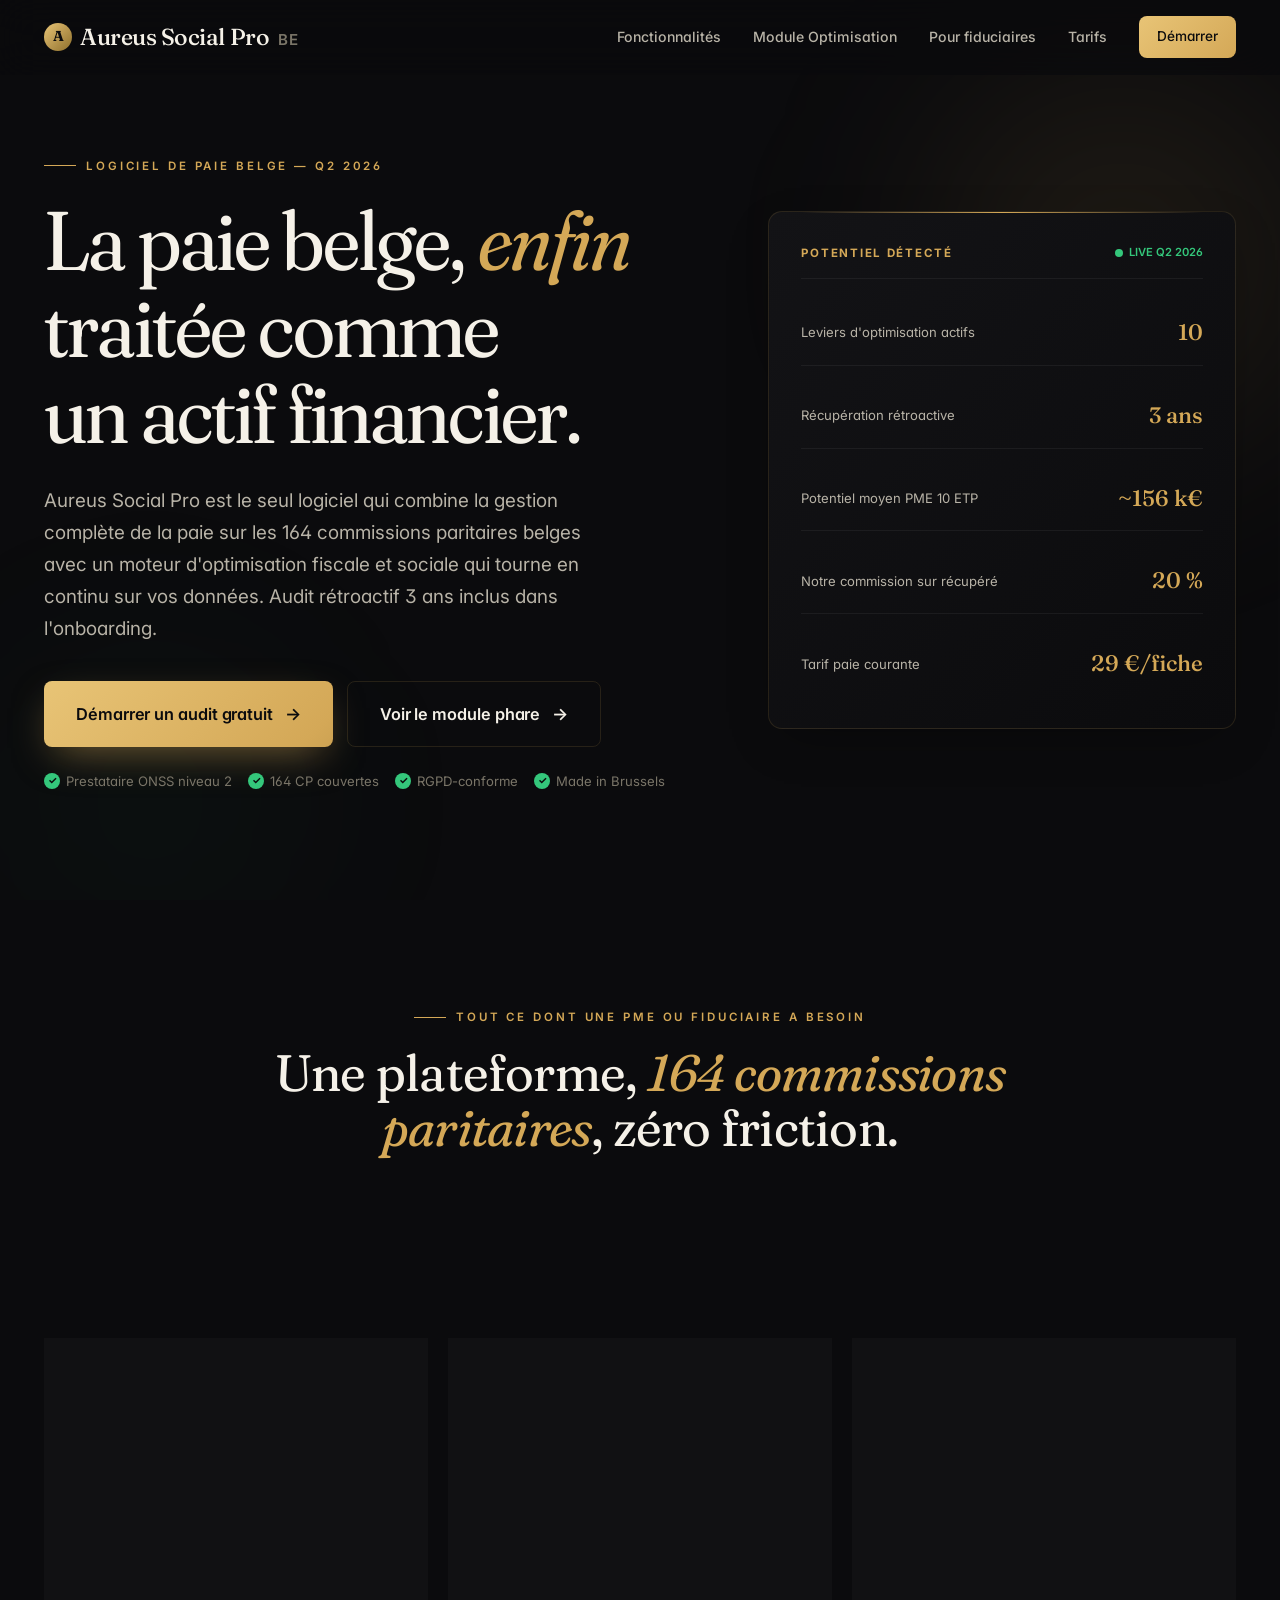
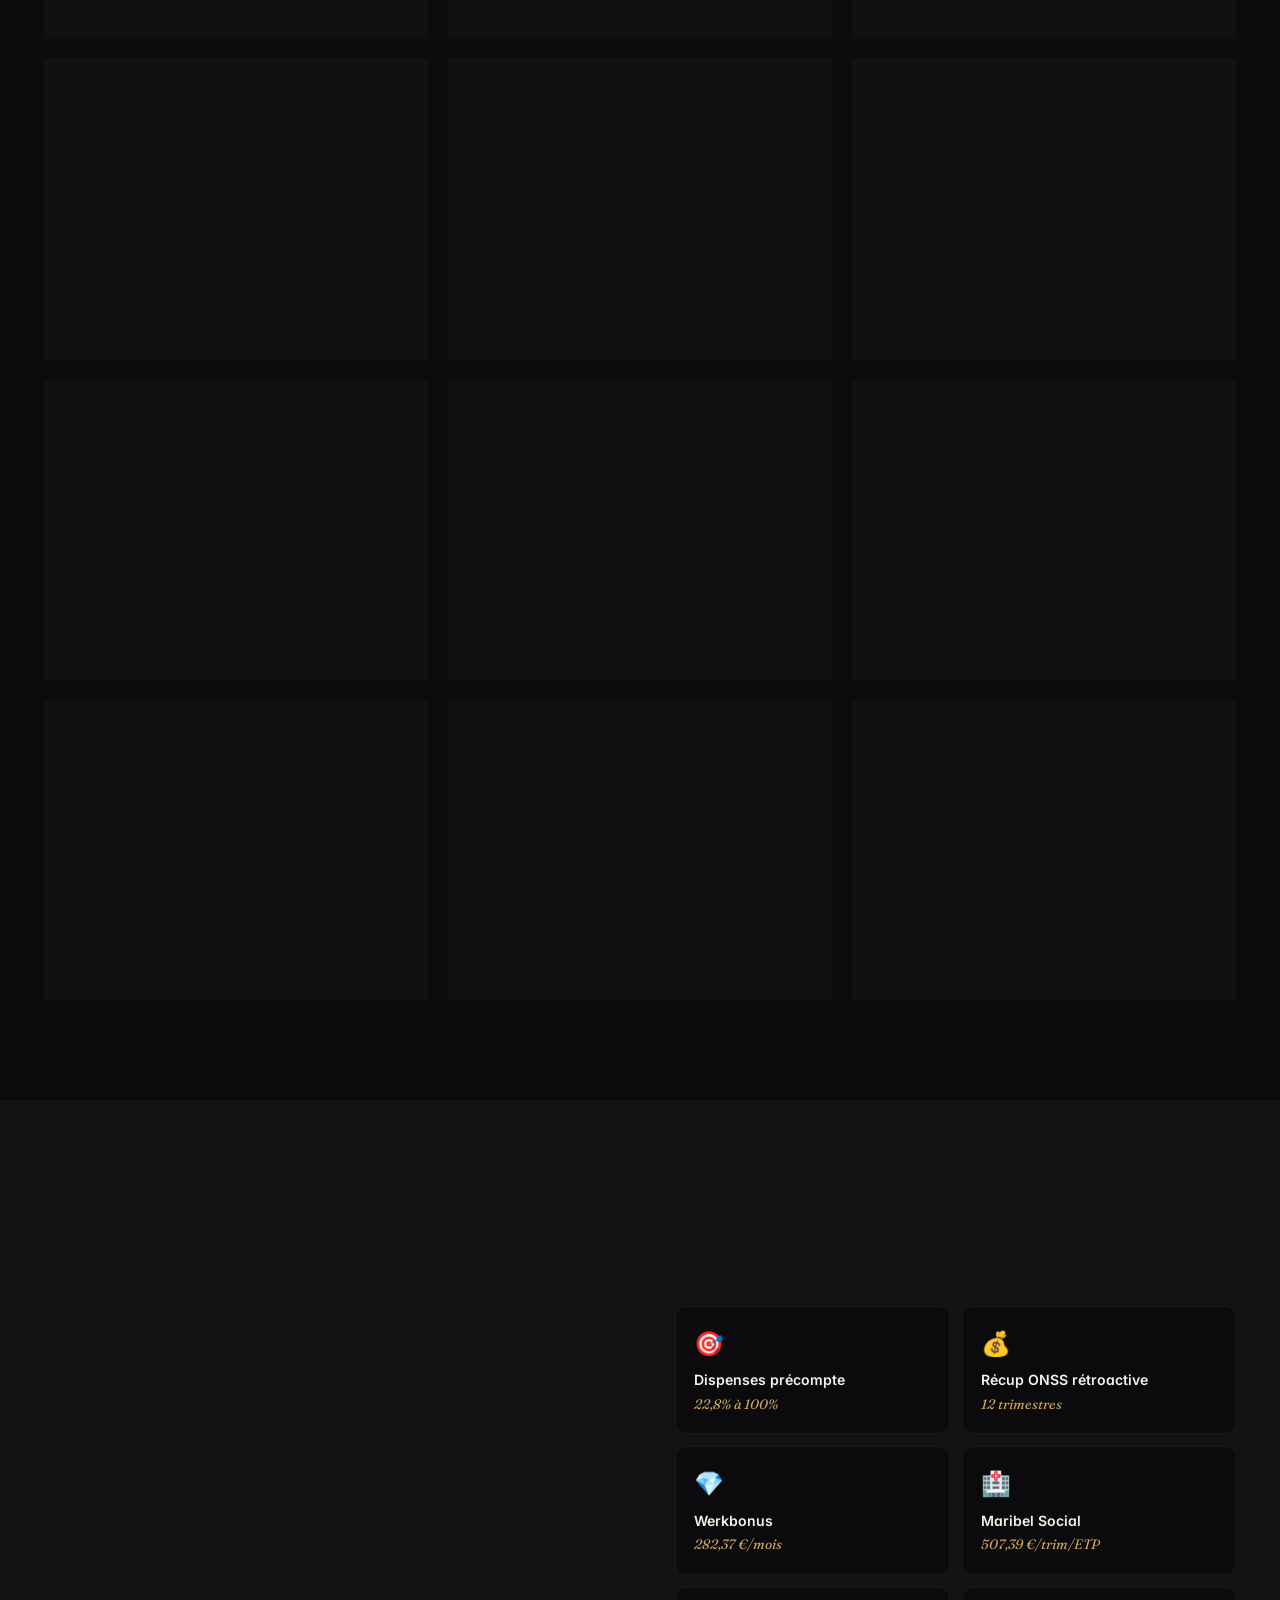
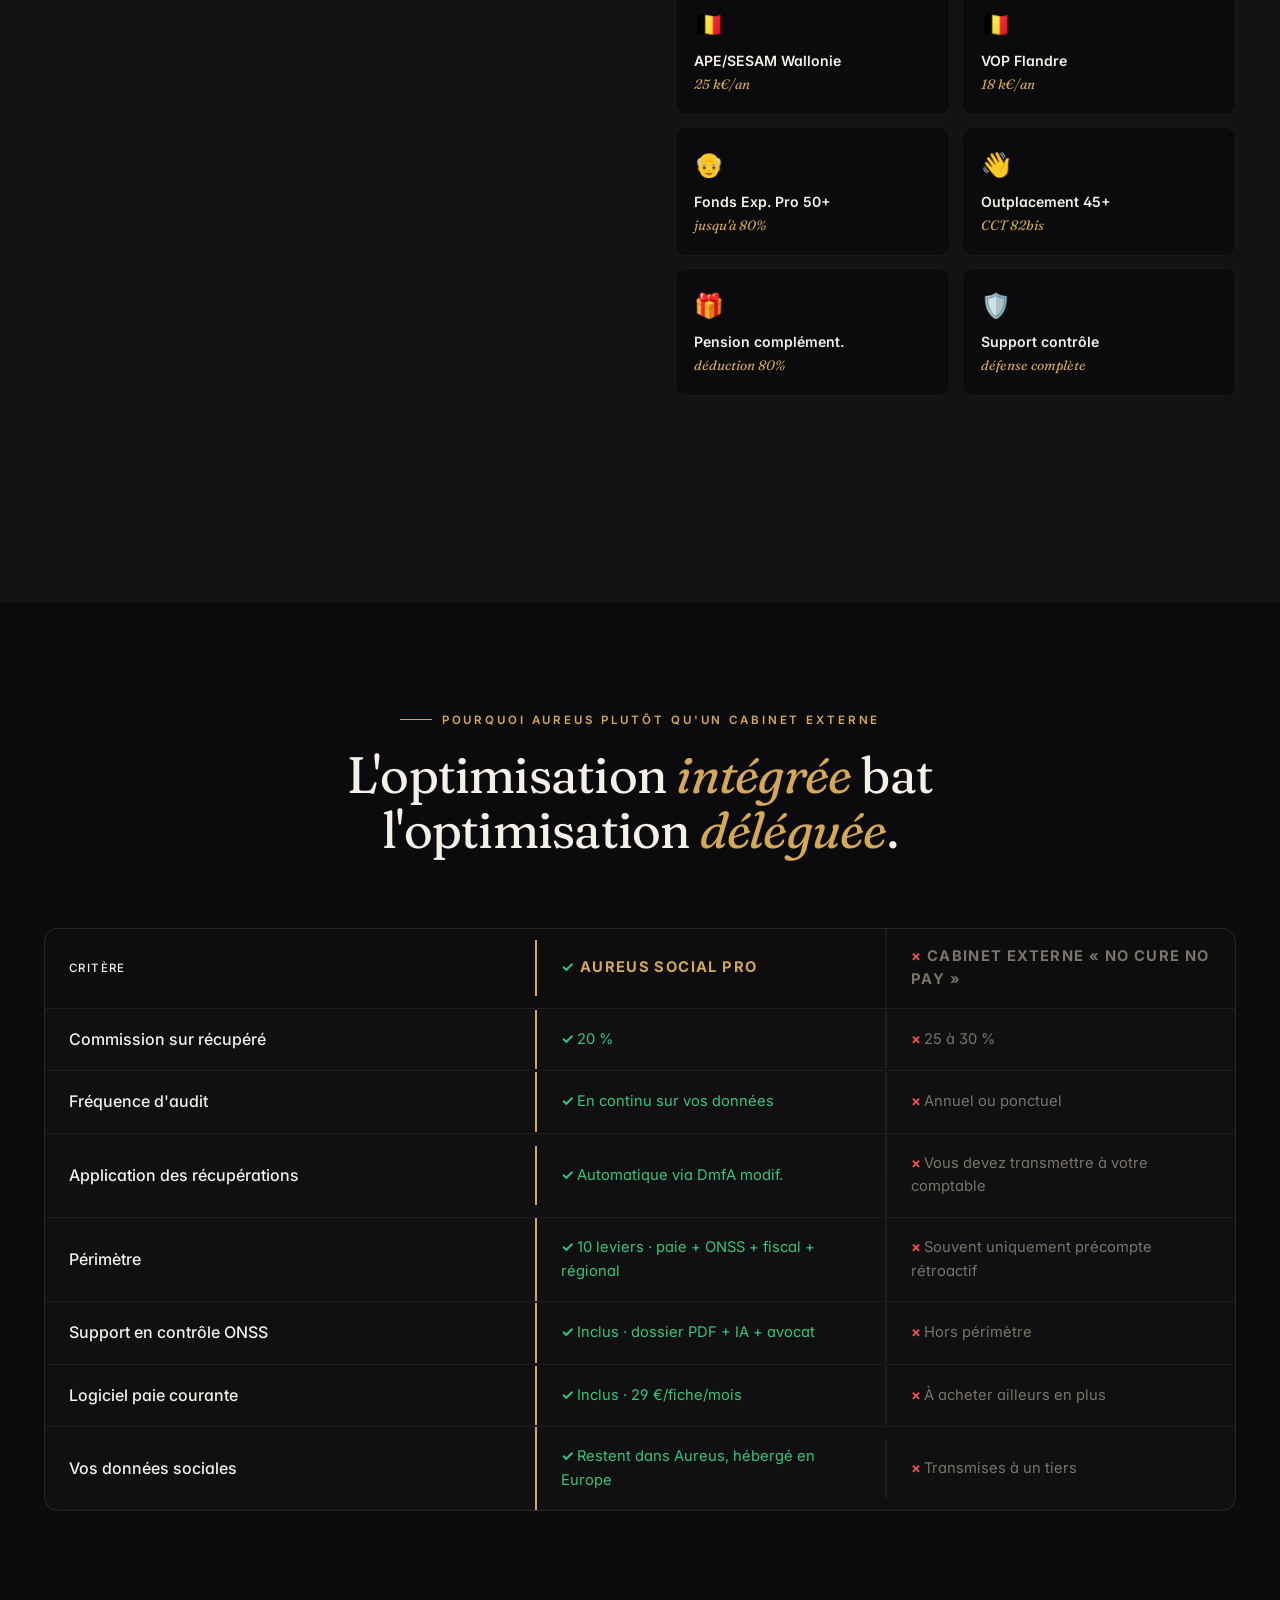
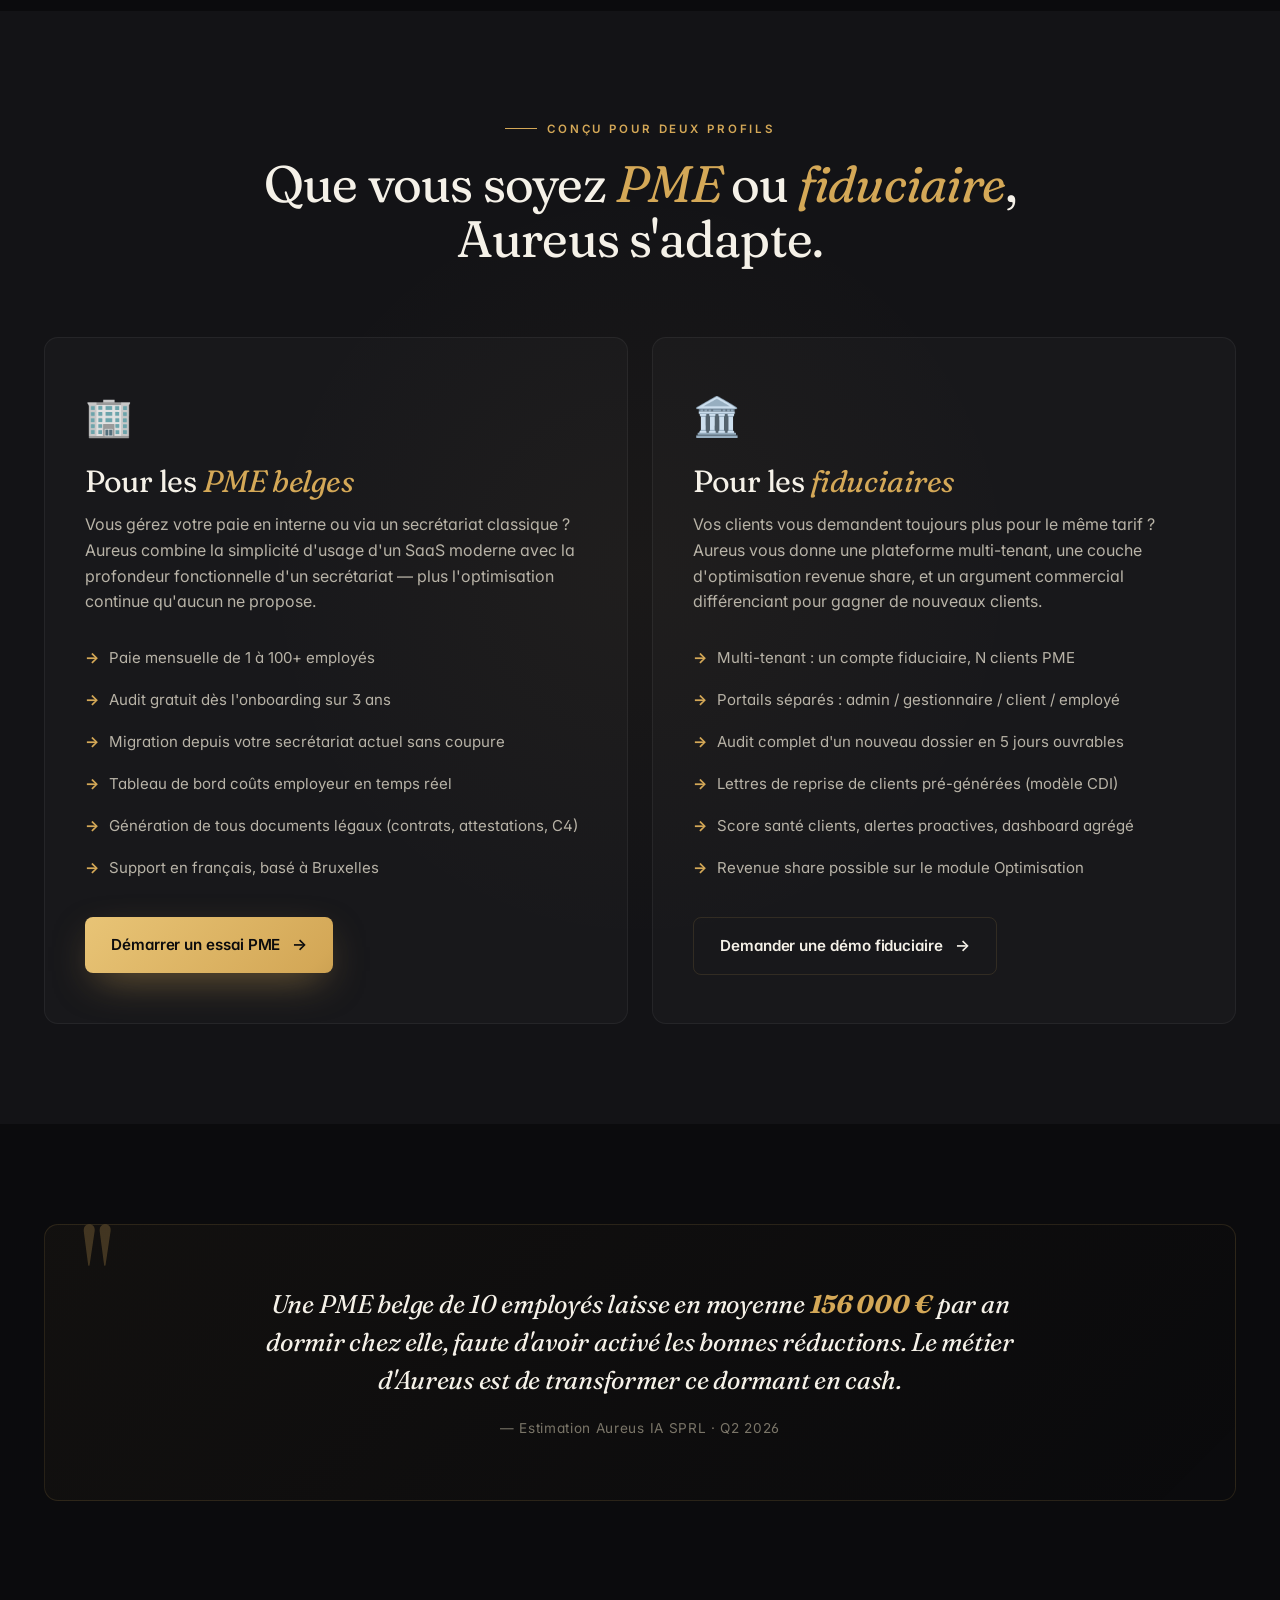
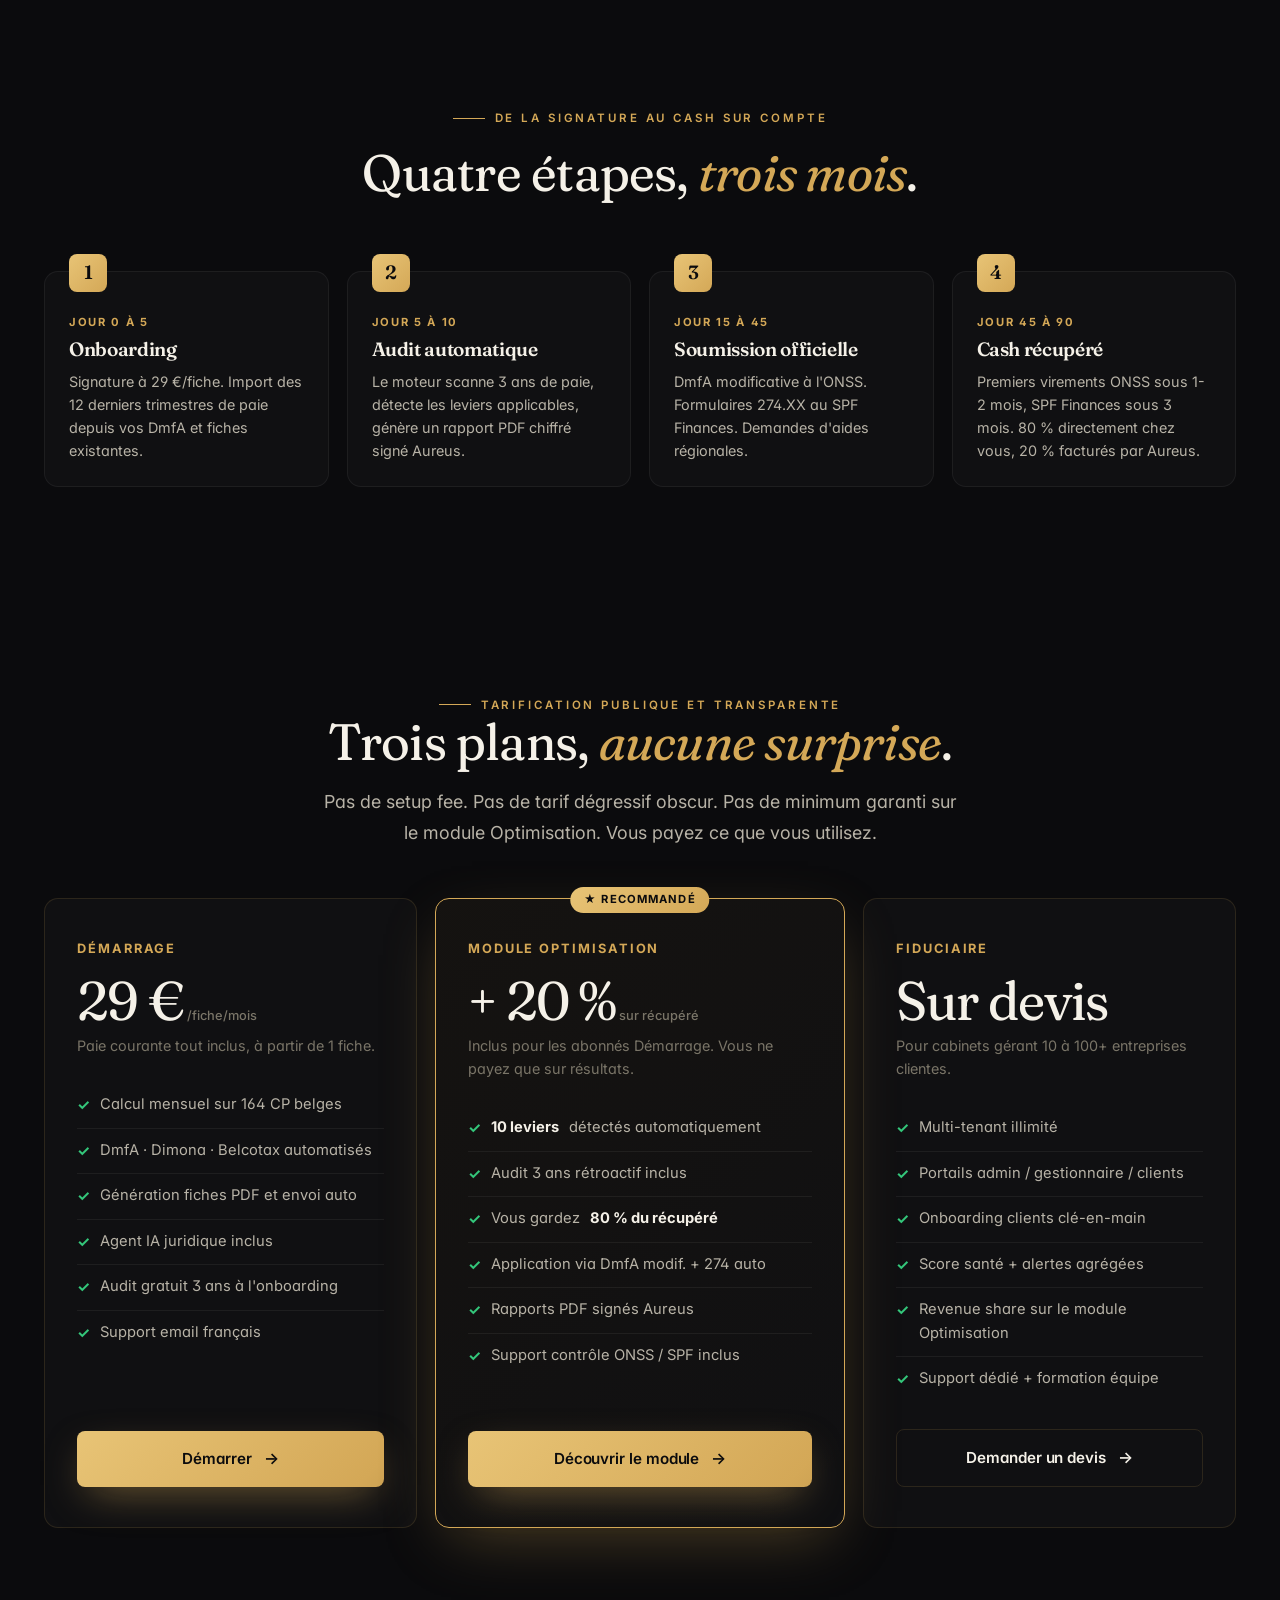
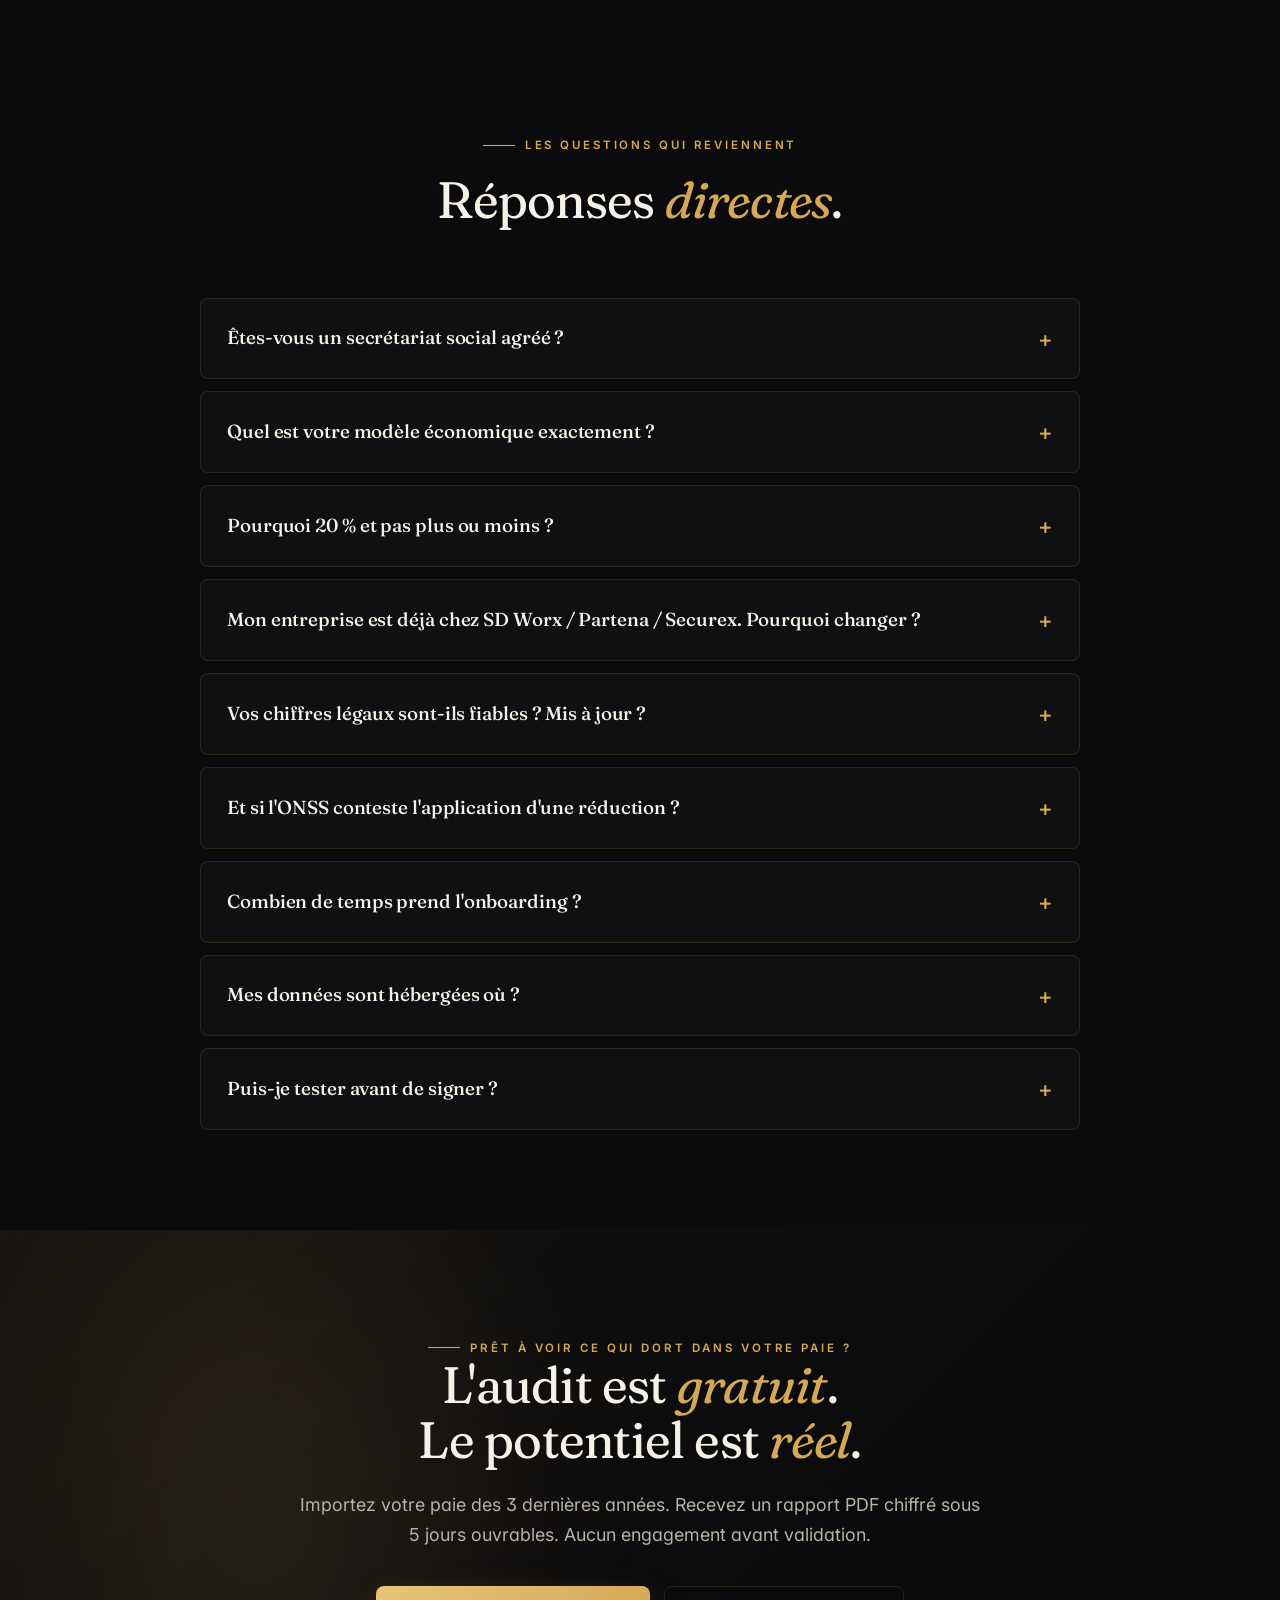
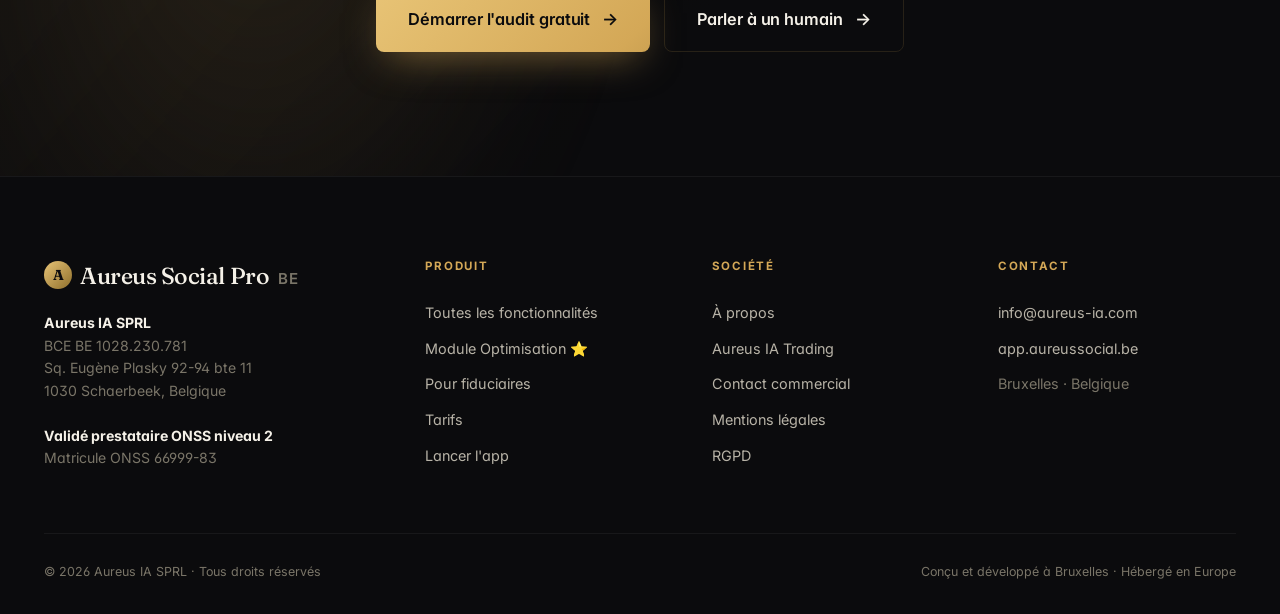
==== index.html @ 96e17718 "feat: site vitrine commercial Aureus Social Pro complet PREMIER COMMIT — site vitrine pour aureussoc" ====
<!DOCTYPE html>
<html lang="fr">
<head>
<meta charset="UTF-8">
<meta name="viewport" content="width=device-width, initial-scale=1.0">
<title>Aureus Social Pro — Le logiciel de paie belge avec optimisation fiscale intégrée</title>
<meta name="description" content="Logiciel de paie belge moderne pour PME et fiduciaires. Moteur d'optimisation fiscale et sociale intégré, audit gratuit 3 ans rétroactif, support contrôle ONSS. 29€/fiche tout inclus.">
<meta name="keywords" content="logiciel paie belge, secrétariat social, optimisation fiscale, ONSS, dispenses précompte, fiduciaire, Aureus, Bruxelles">
<meta property="og:title" content="Aureus Social Pro — Logiciel paie belge avec optimisation intégrée">
<meta property="og:description" content="29€/fiche · 10 leviers d'optimisation détectés en continu · Audit gratuit 3 ans rétroactif · Validé prestataire ONSS niveau 2">
<meta property="og:type" content="website">

<link rel="preconnect" href="https://fonts.googleapis.com">
<link rel="preconnect" href="https://fonts.gstatic.com" crossorigin>
<link href="https://fonts.googleapis.com/css2?family=Fraunces:ital,opsz,wght@0,9..144,300..600;1,9..144,300..600&family=Inter:wght@400;500;600;700&display=swap" rel="stylesheet">
<link rel="stylesheet" href="assets/style.css">
</head>
<body>

<!-- ═══ NAV ═══ -->
<nav class="nav">
  <div class="nav-inner">
    <a href="/" class="logo">
      <span class="logo-mark">A</span>
      <span>Aureus Social Pro <small>BE</small></span>
    </a>
    <div class="nav-links">
      <a href="#fonctionnalites">Fonctionnalités</a>
      <a href="#optimisation">Module Optimisation</a>
      <a href="#fiduciaires">Pour fiduciaires</a>
      <a href="#tarifs">Tarifs</a>
      <a href="https://app.aureussocial.be" class="nav-cta">Démarrer</a>
    </div>
  </div>
</nav>

<!-- ═══ HERO ═══ -->
<header class="hero">
  <div class="hero-bg-1"></div>
  <div class="hero-bg-2"></div>
  <div class="container">
    <div class="hero-grid">
      <div>
        <span class="eyebrow" data-reveal>Logiciel de paie belge — Q2 2026</span>
        <h1 class="serif" data-reveal data-delay="1">
          La paie belge, <em>enfin</em> traitée comme<br>un actif financier.
        </h1>
        <p class="lead" data-reveal data-delay="2">
          Aureus Social Pro est le seul logiciel qui combine la gestion complète de la paie sur les 164 commissions paritaires belges avec un moteur d'optimisation fiscale et sociale qui tourne en continu sur vos données. Audit rétroactif 3 ans inclus dans l'onboarding.
        </p>
        <div class="hero-actions" data-reveal data-delay="3">
          <a href="https://app.aureussocial.be" class="btn btn-gold btn-arrow btn-lg">Démarrer un audit gratuit</a>
          <a href="#optimisation" class="btn btn-ghost btn-arrow btn-lg">Voir le module phare</a>
        </div>
        <div class="hero-trust" data-reveal data-delay="4">
          <div class="hero-trust-item">Prestataire ONSS niveau 2</div>
          <div class="hero-trust-item">164 CP couvertes</div>
          <div class="hero-trust-item">RGPD-conforme</div>
          <div class="hero-trust-item">Made in Brussels</div>
        </div>
      </div>

      <aside class="hero-side" data-reveal data-delay="3">
        <div class="hero-side-header">
          <h4>Potentiel détecté</h4>
          <span class="live-pulse">LIVE Q2 2026</span>
        </div>
        <div class="hero-stats">
          <div class="hero-stat">
            <div class="hero-stat-label">Leviers d'optimisation actifs</div>
            <div class="hero-stat-value">10</div>
          </div>
          <div class="hero-stat">
            <div class="hero-stat-label">Récupération rétroactive</div>
            <div class="hero-stat-value">3 ans</div>
          </div>
          <div class="hero-stat">
            <div class="hero-stat-label">Potentiel moyen PME 10 ETP</div>
            <div class="hero-stat-value">~156 k€</div>
          </div>
          <div class="hero-stat">
            <div class="hero-stat-label">Notre commission sur récupéré</div>
            <div class="hero-stat-value">20 %</div>
          </div>
          <div class="hero-stat">
            <div class="hero-stat-label">Tarif paie courante</div>
            <div class="hero-stat-value">29 €/fiche</div>
          </div>
        </div>
      </aside>
    </div>
  </div>
</header>

<!-- ═══ FONCTIONNALITÉS ═══ -->
<section id="fonctionnalites">
  <div class="container">
    <div class="section-header">
      <span class="eyebrow" data-reveal>Tout ce dont une PME ou fiduciaire a besoin</span>
      <h2 class="serif" data-reveal data-delay="1">Une plateforme, <em>164 commissions paritaires</em>, zéro friction.</h2>
      <p class="lead" data-reveal data-delay="2" style="margin: 0 auto;">Calcul de paie, déclarations légales, optimisation fiscale, support contrôle, multi-tenant pour fiduciaires. Tout dans une seule app, mise à jour en temps réel selon le Moniteur belge.</p>
    </div>

    <div class="features-grid">
      <article class="feature" data-reveal>
        <div class="feature-icon">⚖️</div>
        <h4>Moteur de paie complet</h4>
        <p>Calcul mensuel sur 164 CP, ONSS, précompte professionnel, CSSS, ATN, primes, double pécule, 13e mois. Q2 2026 conforme Moniteur belge.</p>
      </article>

      <article class="feature" data-reveal data-delay="1">
        <div class="feature-icon">📊</div>
        <h4>Déclarations automatisées</h4>
        <p>DmfA trimestriels, Belcotax (BCE 281.10/281.45/281.50), Dimona IN/OUT en temps réel, Monizze, SEPA pain.001 — tout généré et soumis automatiquement.</p>
      </article>

      <article class="feature" data-reveal data-delay="2">
        <div class="feature-icon">💎</div>
        <h4>Module Optimisation Fiscale ⭐</h4>
        <p>10 leviers détectés et calculés en continu sur vos données réelles. Récupération rétroactive 3 ans. Application via DmfA modificatives auto.</p>
        <span class="feature-tag">Killer feature</span>
      </article>

      <article class="feature" data-reveal>
        <div class="feature-icon">🛡️</div>
        <h4>Support contrôle ONSS / SPF</h4>
        <p>Quand l'inspecteur débarque, dossier de défense PDF généré auto, agent IA répond aux questions du contrôleur, escalade avocat partenaire.</p>
        <span class="feature-tag new">Nouveau</span>
      </article>

      <article class="feature" data-reveal data-delay="1">
        <div class="feature-icon">🤖</div>
        <h4>Agent IA juridique</h4>
        <p>Chat contextuel droit social belge, simulateur coût employeur IA, FAQ juridique automatique, alertes légales intelligentes (99 sources surveillées).</p>
        <span class="feature-tag new">Nouveau</span>
      </article>

      <article class="feature" data-reveal data-delay="2">
        <div class="feature-icon">📑</div>
        <h4>Export PDF professionnel</h4>
        <p>Rapports d'optimisation signés Aureus IA SPRL, prêts à présenter à votre client. Tableaux, sources légales, comparatifs, méthodologie incluse.</p>
        <span class="feature-tag new">Nouveau</span>
      </article>

      <article class="feature" data-reveal>
        <div class="feature-icon">🏢</div>
        <h4>Multi-tenant pour fiduciaires</h4>
        <p>Portails séparés client / employé / admin. Isolation des données par client. Onboarding fiduciaire en 48h. Idéal pour cabinets gérant 10 à 100+ entreprises.</p>
      </article>

      <article class="feature" data-reveal data-delay="1">
        <div class="feature-icon">🔄</div>
        <h4>Sync Engine temps réel</h4>
        <p>Modification d'un salaire ? La fiche, la DmfA, le bulletin de pension, l'optimisation se recalculent automatiquement. Plus jamais de données désynchronisées.</p>
        <span class="feature-tag">Architecture v1.5</span>
      </article>

      <article class="feature" data-reveal data-delay="2">
        <div class="feature-icon">🇧🇪</div>
        <h4>164 CP belges couvertes</h4>
        <p>Catalogue complet ONSS Q2 2026 : barèmes sectoriels, CCT, primes, indices. Mise à jour automatique 3x/jour depuis 99 sources officielles surveillées.</p>
      </article>

      <article class="feature" data-reveal>
        <div class="feature-icon">📥</div>
        <h4>Export comptable universel</h4>
        <p>WinBooks, BOB 50, Exact Online, Octopus, Horus, CODA — formats natifs supportés. Vos écritures salariales prêtes à intégrer en compta.</p>
      </article>

      <article class="feature" data-reveal data-delay="1">
        <div class="feature-icon">🔒</div>
        <h4>Sécurité validée pen test</h4>
        <p>Auth obligatoire sur toutes routes API, RLS sur 108 tables Supabase, encryption NISS/IBAN, rate limiting, conformité RGPD complète (DPA + Registre Art.30).</p>
        <span class="feature-tag">Audit 04/2026</span>
      </article>

      <article class="feature" data-reveal data-delay="2">
        <div class="feature-icon">📱</div>
        <h4>Application 100% web</h4>
        <p>Aucune installation. Accessible depuis n'importe où — bureau, train, mobile. Cloud hébergé en Europe (Hetzner Falkenstein), backups quotidiens chiffrés.</p>
      </article>
    </div>
  </div>
</section>

<!-- ═══ KILLER MODULE — Optimisation ═══ -->
<section id="optimisation" class="killer">
  <div class="container">
    <div class="killer-grid">
      <div class="killer-content" data-reveal>
        <span class="eyebrow">Le module phare</span>
        <h2 class="serif">10 réductions de charges <em>oubliées</em> par votre secrétariat actuel.</h2>
        <p class="lead">Les secrétariats sociaux classiques sont transactionnels : ils traitent vos fiches, point. Aureus identifie en continu les réductions auxquelles vos clients ont droit — souvent oubliées pendant des années — et les applique automatiquement via DmfA modificatives et formulaires officiels.</p>
        <ul class="killer-list">
          <li><strong>Audit gratuit 3 ans rétroactif</strong> inclus dans l'onboarding (Art. 358 CIR92)</li>
          <li><strong>20 % de commission</strong> sur ce qui est récupéré (vs 25-30 % chez les cabinets externes)</li>
          <li><strong>Calcul live</strong> sur vos vraies données paie, pas un audit annuel</li>
          <li><strong>Application automatique</strong> via DmfA modificatives + formulaires 274 SPF</li>
          <li><strong>Détection auto</strong> par CP, par âge, par salaire</li>
          <li><strong>Rapport PDF professionnel</strong> signé Aureus pour présenter à vos clients</li>
        </ul>
        <a href="optimisation.html" class="btn btn-gold btn-arrow">Découvrir les 10 leviers en détail</a>
      </div>

      <div class="leviers-board" data-reveal data-delay="1">
        <div class="lev-card">
          <div class="lev-card-icon">🎯</div>
          <div class="lev-card-title">Dispenses précompte</div>
          <div class="lev-card-rate">22,8% à 100%</div>
        </div>
        <div class="lev-card">
          <div class="lev-card-icon">💰</div>
          <div class="lev-card-title">Récup ONSS rétroactive</div>
          <div class="lev-card-rate">12 trimestres</div>
        </div>
        <div class="lev-card">
          <div class="lev-card-icon">💎</div>
          <div class="lev-card-title">Werkbonus</div>
          <div class="lev-card-rate">282,37 €/mois</div>
        </div>
        <div class="lev-card">
          <div class="lev-card-icon">🏥</div>
          <div class="lev-card-title">Maribel Social</div>
          <div class="lev-card-rate">507,39 €/trim/ETP</div>
        </div>
        <div class="lev-card">
          <div class="lev-card-icon">🇧🇪</div>
          <div class="lev-card-title">APE/SESAM Wallonie</div>
          <div class="lev-card-rate">25 k€/an</div>
        </div>
        <div class="lev-card">
          <div class="lev-card-icon">🇧🇪</div>
          <div class="lev-card-title">VOP Flandre</div>
          <div class="lev-card-rate">18 k€/an</div>
        </div>
        <div class="lev-card">
          <div class="lev-card-icon">👴</div>
          <div class="lev-card-title">Fonds Exp. Pro 50+</div>
          <div class="lev-card-rate">jusqu'à 80%</div>
        </div>
        <div class="lev-card">
          <div class="lev-card-icon">👋</div>
          <div class="lev-card-title">Outplacement 45+</div>
          <div class="lev-card-rate">CCT 82bis</div>
        </div>
        <div class="lev-card">
          <div class="lev-card-icon">🎁</div>
          <div class="lev-card-title">Pension complément.</div>
          <div class="lev-card-rate">déduction 80%</div>
        </div>
        <div class="lev-card">
          <div class="lev-card-icon">🛡️</div>
          <div class="lev-card-title">Support contrôle</div>
          <div class="lev-card-rate">défense complète</div>
        </div>
      </div>
    </div>
  </div>
</section>

<!-- ═══ COMPARAISON ═══ -->
<section>
  <div class="container">
    <div class="section-header">
      <span class="eyebrow" data-reveal>Pourquoi Aureus plutôt qu'un cabinet externe</span>
      <h2 class="serif" data-reveal data-delay="1">L'optimisation <em>intégrée</em> bat l'optimisation <em>déléguée</em>.</h2>
    </div>

    <div class="compare-table" data-reveal>
      <div class="compare-row head">
        <div class="col-feature">Critère</div>
        <div class="col-aureus">Aureus Social Pro</div>
        <div class="col-other">Cabinet externe « no cure no pay »</div>
      </div>
      <div class="compare-row">
        <div class="col-feature">Commission sur récupéré</div>
        <div class="col-aureus">20 %</div>
        <div class="col-other">25 à 30 %</div>
      </div>
      <div class="compare-row">
        <div class="col-feature">Fréquence d'audit</div>
        <div class="col-aureus">En continu sur vos données</div>
        <div class="col-other">Annuel ou ponctuel</div>
      </div>
      <div class="compare-row">
        <div class="col-feature">Application des récupérations</div>
        <div class="col-aureus">Automatique via DmfA modif.</div>
        <div class="col-other">Vous devez transmettre à votre comptable</div>
      </div>
      <div class="compare-row">
        <div class="col-feature">Périmètre</div>
        <div class="col-aureus">10 leviers · paie + ONSS + fiscal + régional</div>
        <div class="col-other">Souvent uniquement précompte rétroactif</div>
      </div>
      <div class="compare-row">
        <div class="col-feature">Support en contrôle ONSS</div>
        <div class="col-aureus">Inclus · dossier PDF + IA + avocat</div>
        <div class="col-other">Hors périmètre</div>
      </div>
      <div class="compare-row">
        <div class="col-feature">Logiciel paie courante</div>
        <div class="col-aureus">Inclus · 29 €/fiche/mois</div>
        <div class="col-other">À acheter ailleurs en plus</div>
      </div>
      <div class="compare-row">
        <div class="col-feature">Vos données sociales</div>
        <div class="col-aureus">Restent dans Aureus, hébergé en Europe</div>
        <div class="col-other">Transmises à un tiers</div>
      </div>
    </div>
  </div>
</section>

<!-- ═══ TARGETS PME / FIDUCIAIRE ═══ -->
<section id="fiduciaires" class="killer">
  <div class="container">
    <div class="section-header">
      <span class="eyebrow" data-reveal>Conçu pour deux profils</span>
      <h2 class="serif" data-reveal data-delay="1">Que vous soyez <em>PME</em> ou <em>fiduciaire</em>, Aureus s'adapte.</h2>
    </div>

    <div class="targets-grid">
      <article class="target-card" data-reveal>
        <div class="target-icon">🏢</div>
        <h3 class="serif">Pour les <em>PME belges</em></h3>
        <p>Vous gérez votre paie en interne ou via un secrétariat classique ? Aureus combine la simplicité d'usage d'un SaaS moderne avec la profondeur fonctionnelle d'un secrétariat — plus l'optimisation continue qu'aucun ne propose.</p>
        <ul class="target-list">
          <li>Paie mensuelle de 1 à 100+ employés</li>
          <li>Audit gratuit dès l'onboarding sur 3 ans</li>
          <li>Migration depuis votre secrétariat actuel sans coupure</li>
          <li>Tableau de bord coûts employeur en temps réel</li>
          <li>Génération de tous documents légaux (contrats, attestations, C4)</li>
          <li>Support en français, basé à Bruxelles</li>
        </ul>
        <a href="https://app.aureussocial.be" class="btn btn-gold btn-arrow">Démarrer un essai PME</a>
      </article>

      <article class="target-card" data-reveal data-delay="1">
        <div class="target-icon">🏛️</div>
        <h3 class="serif">Pour les <em>fiduciaires</em></h3>
        <p>Vos clients vous demandent toujours plus pour le même tarif ? Aureus vous donne une plateforme multi-tenant, une couche d'optimisation revenue share, et un argument commercial différenciant pour gagner de nouveaux clients.</p>
        <ul class="target-list">
          <li>Multi-tenant : un compte fiduciaire, N clients PME</li>
          <li>Portails séparés : admin / gestionnaire / client / employé</li>
          <li>Audit complet d'un nouveau dossier en 5 jours ouvrables</li>
          <li>Lettres de reprise de clients pré-générées (modèle CDI)</li>
          <li>Score santé clients, alertes proactives, dashboard agrégé</li>
          <li>Revenue share possible sur le module Optimisation</li>
        </ul>
        <a href="mailto:info@aureus-ia.com?subject=Démo%20fiduciaire%20Aureus" class="btn btn-ghost btn-arrow">Demander une démo fiduciaire</a>
      </article>
    </div>
  </div>
</section>

<!-- ═══ PULL QUOTE ═══ -->
<section>
  <div class="container">
    <div class="pullquote" data-reveal>
      <p class="pullquote-text">
        Une PME belge de 10 employés laisse en moyenne <strong style="color: var(--gold)">156 000 €</strong> par an dormir chez elle, faute d'avoir activé les bonnes réductions. Le métier d'Aureus est de transformer ce dormant en cash.
      </p>
      <div class="pullquote-source">— Estimation Aureus IA SPRL · Q2 2026</div>
    </div>
  </div>
</section>

<!-- ═══ WORKFLOW ═══ -->
<section>
  <div class="container">
    <div class="section-header">
      <span class="eyebrow" data-reveal>De la signature au cash sur compte</span>
      <h2 class="serif" data-reveal data-delay="1">Quatre étapes, <em>trois mois</em>.</h2>
    </div>

    <div class="steps-grid">
      <div class="step" data-reveal>
        <span class="step-num">1</span>
        <div class="step-time">Jour 0 à 5</div>
        <h4>Onboarding</h4>
        <p>Signature à 29 €/fiche. Import des 12 derniers trimestres de paie depuis vos DmfA et fiches existantes.</p>
      </div>
      <div class="step" data-reveal data-delay="1">
        <span class="step-num">2</span>
        <div class="step-time">Jour 5 à 10</div>
        <h4>Audit automatique</h4>
        <p>Le moteur scanne 3 ans de paie, détecte les leviers applicables, génère un rapport PDF chiffré signé Aureus.</p>
      </div>
      <div class="step" data-reveal data-delay="2">
        <span class="step-num">3</span>
        <div class="step-time">Jour 15 à 45</div>
        <h4>Soumission officielle</h4>
        <p>DmfA modificative à l'ONSS. Formulaires 274.XX au SPF Finances. Demandes d'aides régionales.</p>
      </div>
      <div class="step" data-reveal data-delay="3">
        <span class="step-num">4</span>
        <div class="step-time">Jour 45 à 90</div>
        <h4>Cash récupéré</h4>
        <p>Premiers virements ONSS sous 1-2 mois, SPF Finances sous 3 mois. 80 % directement chez vous, 20 % facturés par Aureus.</p>
      </div>
    </div>
  </div>
</section>

<!-- ═══ TARIFS ═══ -->
<section id="tarifs">
  <div class="container">
    <div class="pricing-intro">
      <span class="eyebrow" data-reveal>Tarification publique et transparente</span>
      <h2 class="serif" data-reveal data-delay="1">Trois plans, <em>aucune surprise</em>.</h2>
      <p class="lead" data-reveal data-delay="2" style="margin: 18px auto 0;">Pas de setup fee. Pas de tarif dégressif obscur. Pas de minimum garanti sur le module Optimisation. Vous payez ce que vous utilisez.</p>
    </div>

    <div class="pricing-grid">
      <article class="price-card" data-reveal>
        <div class="price-name">Démarrage</div>
        <div class="price-amount serif">29 €<small> /fiche/mois</small></div>
        <div class="price-detail">Paie courante tout inclus, à partir de 1 fiche.</div>
        <ul class="price-list">
          <li>Calcul mensuel sur 164 CP belges</li>
          <li>DmfA · Dimona · Belcotax automatisés</li>
          <li>Génération fiches PDF et envoi auto</li>
          <li>Agent IA juridique inclus</li>
          <li>Audit gratuit 3 ans à l'onboarding</li>
          <li>Support email français</li>
        </ul>
        <a href="https://app.aureussocial.be" class="btn btn-gold btn-arrow" style="width: 100%; justify-content: center;">Démarrer</a>
      </article>

      <article class="price-card featured" data-reveal data-delay="1">
        <span class="price-badge">★ Recommandé</span>
        <div class="price-name">Module Optimisation</div>
        <div class="price-amount serif">+ 20 %<small> sur récupéré</small></div>
        <div class="price-detail">Inclus pour les abonnés Démarrage. Vous ne payez que sur résultats.</div>
        <ul class="price-list">
          <li><strong style="color: var(--ink);">10 leviers</strong> détectés automatiquement</li>
          <li>Audit 3 ans rétroactif inclus</li>
          <li>Vous gardez <strong style="color: var(--ink);">80 % du récupéré</strong></li>
          <li>Application via DmfA modif. + 274 auto</li>
          <li>Rapports PDF signés Aureus</li>
          <li>Support contrôle ONSS / SPF inclus</li>
        </ul>
        <a href="optimisation.html" class="btn btn-gold btn-arrow" style="width: 100%; justify-content: center;">Découvrir le module</a>
      </article>

      <article class="price-card" data-reveal data-delay="2">
        <div class="price-name">Fiduciaire</div>
        <div class="price-amount serif">Sur devis</div>
        <div class="price-detail">Pour cabinets gérant 10 à 100+ entreprises clientes.</div>
        <ul class="price-list">
          <li>Multi-tenant illimité</li>
          <li>Portails admin / gestionnaire / clients</li>
          <li>Onboarding clients clé-en-main</li>
          <li>Score santé + alertes agrégées</li>
          <li>Revenue share sur le module Optimisation</li>
          <li>Support dédié + formation équipe</li>
        </ul>
        <a href="mailto:info@aureus-ia.com?subject=Devis%20fiduciaire" class="btn btn-ghost btn-arrow" style="width: 100%; justify-content: center;">Demander un devis</a>
      </article>
    </div>
  </div>
</section>

<!-- ═══ FAQ ═══ -->
<section>
  <div class="container">
    <div class="section-header">
      <span class="eyebrow" data-reveal>Les questions qui reviennent</span>
      <h2 class="serif" data-reveal data-delay="1">Réponses <em>directes</em>.</h2>
    </div>

    <div class="faq-grid">
      <details class="faq-item" data-reveal>
        <summary>Êtes-vous un secrétariat social agréé ?</summary>
        <div class="faq-body">
          Aureus IA SPRL est <strong>prestataire ONSS niveau 2</strong>, validé par l'ONSS sous la matricule 66999-83 (référence DGIII/ID101). C'est le statut qui couvre tout ce dont une PME ou une fiduciaire a besoin pour la paie et les déclarations légales. Nous ne sommes pas un secrétariat social agréé classique — c'est précisément ce qui nous permet d'offrir une approche différente, intégrée dans un logiciel moderne.
        </div>
      </details>

      <details class="faq-item" data-reveal>
        <summary>Quel est votre modèle économique exactement ?</summary>
        <div class="faq-body">
          <strong>29 €/fiche/mois</strong> pour la paie courante (tout inclus : déclarations, calculs, support, audit gratuit). <strong>20 % de commission</strong> sur ce qui est effectivement récupéré via le module Optimisation. Pas de frais cachés, pas de minimum garanti. Si on ne récupère rien, vous ne payez rien sur ce volet — uniquement les fiches mensuelles.
        </div>
      </details>

      <details class="faq-item" data-reveal>
        <summary>Pourquoi 20 % et pas plus ou moins ?</summary>
        <div class="faq-body">
          Les cabinets externes spécialisés en récupération demandent typiquement <strong>25 à 30 %</strong> sur le mode no cure no pay. À 20 %, nous proposons une économie nette pour le client tout en restant rentables grâce à l'intégration logiciel : pas d'audit manuel répété, le moteur tourne automatiquement sur des données déjà dans Aureus. Sur 100 000 € récupérés : Aureus = 20 000 €, vous gardez 80 000 €.
        </div>
      </details>

      <details class="faq-item" data-reveal>
        <summary>Mon entreprise est déjà chez SD Worx / Partena / Securex. Pourquoi changer ?</summary>
        <div class="faq-body">
          Question simple à poser à votre secrétariat actuel : <strong>combien avez-vous récupéré pour moi l'an dernier en réductions oubliées ?</strong> La plupart répondent zéro — leur métier est transactionnel. Aureus reprend la paie courante au même standard et y ajoute une couche d'optimisation absente du marché. Migration entièrement gérée, sans coupure de service ni perte de données.
        </div>
      </details>

      <details class="faq-item" data-reveal>
        <summary>Vos chiffres légaux sont-ils fiables ? Mis à jour ?</summary>
        <div class="faq-body">
          Toutes les valeurs viennent d'une base unique <code style="background: rgba(0,0,0,.3); padding: 2px 6px; border-radius: 3px; color: var(--gold); font-size: .85em;">LOIS_BELGES</code> mise à jour Q2 2026 selon le Moniteur belge, les instructions ONSS et les barèmes SPF Finances. <strong>3 scans par jour</strong> sur 99 sources officielles surveillées. Si une loi change, la mise à jour se propage automatiquement à tous les modules — paie, optimisation, déclarations.
        </div>
      </details>

      <details class="faq-item" data-reveal>
        <summary>Et si l'ONSS conteste l'application d'une réduction ?</summary>
        <div class="faq-body">
          C'est précisément le rôle du module <strong>Support Contrôle ONSS / SPF</strong>. Aureus génère votre dossier de défense complet en PDF (pièces justificatives, sources légales, calculs détaillés), prépare les questions du contrôleur avec réponses argumentées, et a un avocat partenaire en cas d'escalade. Aucun cabinet de récupération externe n'offre cette protection.
        </div>
      </details>

      <details class="faq-item" data-reveal>
        <summary>Combien de temps prend l'onboarding ?</summary>
        <div class="faq-body">
          Pour une PME standard : <strong>5 à 10 jours ouvrables</strong> du contrat à la première fiche calculée dans Aureus. Pour une fiduciaire avec plusieurs clients : <strong>2 à 4 semaines</strong> avec accompagnement dédié. Migration depuis votre secrétariat actuel gérée sans coupure.
        </div>
      </details>

      <details class="faq-item" data-reveal>
        <summary>Mes données sont hébergées où ?</summary>
        <div class="faq-body">
          <strong>Europe exclusivement.</strong> Application hébergée en Allemagne (Hetzner Falkenstein), base de données Supabase Frankfurt, backups quotidiens chiffrés (Backblaze EU). Conformité RGPD complète : DPA Art. 28, Registre Art. 30, encryption NISS et IBAN au repos. Pen test sécurité validé en avril 2026.
        </div>
      </details>

      <details class="faq-item" data-reveal>
        <summary>Puis-je tester avant de signer ?</summary>
        <div class="faq-body">
          Oui. Demandez un <strong>audit gratuit</strong> sur les 3 dernières années de paie : vous nous transmettez vos DmfA et fiches, on lance le moteur, vous recevez le rapport PDF chiffré sous 5 jours. Aucun engagement avant validation par vous. Si vous décidez de ne pas continuer, vos données sont supprimées.
        </div>
      </details>
    </div>
  </div>
</section>

<!-- ═══ CTA FINAL ═══ -->
<section class="cta-final">
  <div class="container" style="position: relative; z-index: 2;">
    <span class="eyebrow" data-reveal>Prêt à voir ce qui dort dans votre paie ?</span>
    <h2 class="serif" data-reveal data-delay="1">L'audit est <em>gratuit</em>.<br>Le potentiel est <em>réel</em>.</h2>
    <p class="lead" data-reveal data-delay="2">Importez votre paie des 3 dernières années. Recevez un rapport PDF chiffré sous 5 jours ouvrables. Aucun engagement avant validation.</p>
    <div class="hero-actions" style="justify-content: center;" data-reveal data-delay="3">
      <a href="https://app.aureussocial.be" class="btn btn-gold btn-arrow btn-lg">Démarrer l'audit gratuit</a>
      <a href="mailto:info@aureus-ia.com?subject=Démo%20Aureus%20Social%20Pro" class="btn btn-ghost btn-arrow btn-lg">Parler à un humain</a>
    </div>
  </div>
</section>

<!-- ═══ FOOTER ═══ -->
<footer id="contact">
  <div class="container">
    <div class="footer-grid">
      <div class="footer-col">
        <a href="/" class="logo" style="margin-bottom: 18px;">
          <span class="logo-mark">A</span>
          <span>Aureus Social Pro <small>BE</small></span>
        </a>
        <p style="margin-top: 18px;">
          <strong style="color: var(--ink);">Aureus IA SPRL</strong><br>
          BCE BE 1028.230.781<br>
          Sq. Eugène Plasky 92-94 bte 11<br>
          1030 Schaerbeek, Belgique<br><br>
          <strong style="color: var(--ink);">Validé prestataire ONSS niveau 2</strong><br>
          Matricule ONSS 66999-83
        </p>
      </div>
      <div class="footer-col">
        <h5>Produit</h5>
        <ul>
          <li><a href="#fonctionnalites">Toutes les fonctionnalités</a></li>
          <li><a href="optimisation.html">Module Optimisation ⭐</a></li>
          <li><a href="#fiduciaires">Pour fiduciaires</a></li>
          <li><a href="#tarifs">Tarifs</a></li>
          <li><a href="https://app.aureussocial.be">Lancer l'app</a></li>
        </ul>
      </div>
      <div class="footer-col">
        <h5>Société</h5>
        <ul>
          <li><a href="#contact">À propos</a></li>
          <li><a href="https://aureus-ia.com">Aureus IA Trading</a></li>
          <li><a href="mailto:info@aureus-ia.com">Contact commercial</a></li>
          <li><a href="mentions.html">Mentions légales</a></li>
          <li><a href="rgpd.html">RGPD</a></li>
        </ul>
      </div>
      <div class="footer-col">
        <h5>Contact</h5>
        <ul>
          <li><a href="mailto:info@aureus-ia.com">info@aureus-ia.com</a></li>
          <li><a href="https://app.aureussocial.be">app.aureussocial.be</a></li>
          <li><span style="color: var(--ink-3); font-size: .9rem;">Bruxelles · Belgique</span></li>
        </ul>
      </div>
    </div>

    <div class="footer-bottom">
      <div>© 2026 Aureus IA SPRL · Tous droits réservés</div>
      <div>Conçu et développé à Bruxelles · Hébergé en Europe</div>
    </div>
  </div>
</footer>

<script src="assets/script.js"></script>
</body>
</html>
---- assets/style.css ----
/* ════════════════════════════════════════════════════════
   AUREUS SOCIAL PRO — Site vitrine commercial
   Charte : moderne · noir profond + or warm + accents
   Fonts  : Fraunces (titres) + Inter (body)
   Cible  : PME + fiduciaires belges
   ════════════════════════════════════════════════════════ */

:root {
  /* Background */
  --bg:           #0b0b0d;
  --bg-2:         #131316;
  --bg-3:         #1c1c20;
  --bg-card:      rgba(255, 255, 255, .025);

  /* Ink */
  --ink:          #f5f1e8;
  --ink-2:        #b8b3a7;
  --ink-3:        #7a7568;

  /* Brand */
  --gold:         #d4a857;
  --gold-warm:    #e8c476;
  --gold-deep:    #8e6f2c;
  --gold-glow:    rgba(212, 168, 87, .18);

  /* Accents */
  --green:        #34c77b;
  --green-deep:   #1a8a52;
  --red:          #ef4d4d;
  --orange:       #f5a623;
  --blue:         #4a8cf5;

  /* Lines */
  --line:         rgba(212, 168, 87, .14);
  --line-2:       rgba(255, 255, 255, .055);

  /* Effects */
  --shadow-sm:    0 4px 20px rgba(0, 0, 0, .25);
  --shadow-md:    0 16px 48px -16px rgba(0, 0, 0, .4);
  --shadow-gold:  0 20px 60px -16px rgba(212, 168, 87, .35);

  --radius:       8px;
  --radius-lg:    14px;
  --maxw:         1240px;
  --easing:       cubic-bezier(.2, .8, .2, 1);
}

* { margin: 0; padding: 0; box-sizing: border-box; }

html { scroll-behavior: smooth; -webkit-font-smoothing: antialiased; }

body {
  background: var(--bg);
  color: var(--ink);
  font-family: 'Inter', system-ui, sans-serif;
  font-size: 16px;
  line-height: 1.6;
  font-feature-settings: "ss01", "cv11";
  overflow-x: hidden;
}

a { color: inherit; text-decoration: none; transition: color .2s; }
a:hover { color: var(--gold); }

img { max-width: 100%; display: block; }

/* ═══ TYPOGRAPHY ═══ */
.serif {
  font-family: 'Fraunces', 'Cormorant Garamond', Georgia, serif;
  font-weight: 400;
  letter-spacing: -.015em;
  font-variation-settings: "SOFT" 50, "WONK" 0;
}

h1, h2, h3, h4 {
  font-family: 'Fraunces', serif;
  font-weight: 500;
  line-height: 1.08;
  letter-spacing: -.018em;
}

h1 { font-size: clamp(2.6rem, 6vw, 5.4rem); }
h2 { font-size: clamp(2rem, 4vw, 3.6rem); }
h3 { font-size: clamp(1.4rem, 2.4vw, 2.1rem); }
h4 { font-size: 1.2rem; font-weight: 600; }

em { font-style: italic; color: var(--gold); }

.eyebrow {
  font-family: 'Inter', sans-serif;
  font-size: .72rem;
  font-weight: 600;
  letter-spacing: .25em;
  text-transform: uppercase;
  color: var(--gold);
  display: inline-flex;
  align-items: center;
  gap: 10px;
}
.eyebrow::before {
  content: '';
  width: 32px;
  height: 1px;
  background: var(--gold);
}

.lead {
  font-size: clamp(1.05rem, 1.4vw, 1.18rem);
  color: var(--ink-2);
  line-height: 1.7;
  max-width: 680px;
}

/* ═══ LAYOUT ═══ */
.container { max-width: var(--maxw); margin: 0 auto; padding: 0 24px; }

section { padding: 100px 0; position: relative; }

/* ═══ NAV ═══ */
.nav {
  position: fixed;
  top: 0; left: 0; right: 0;
  z-index: 100;
  padding: 16px 0;
  background: rgba(11, 11, 13, .72);
  backdrop-filter: blur(20px) saturate(140%);
  -webkit-backdrop-filter: blur(20px) saturate(140%);
  border-bottom: 1px solid transparent;
  transition: all .3s var(--easing);
}

.nav.scrolled {
  background: rgba(11, 11, 13, .92);
  border-bottom-color: var(--line-2);
}

.nav-inner {
  max-width: var(--maxw);
  margin: 0 auto;
  padding: 0 24px;
  display: flex;
  align-items: center;
  justify-content: space-between;
}

.logo {
  display: flex;
  align-items: center;
  gap: 8px;
  font-family: 'Fraunces', serif;
  font-size: 1.45rem;
  letter-spacing: -.02em;
  color: var(--ink);
  font-weight: 500;
}
.logo-mark {
  width: 28px; height: 28px;
  border-radius: 50%;
  background: linear-gradient(135deg, var(--gold-warm), var(--gold-deep));
  display: flex; align-items: center; justify-content: center;
  color: var(--bg);
  font-family: 'Fraunces', serif;
  font-size: .9rem;
  font-weight: 700;
}
.logo small { font-size: .65em; color: var(--ink-3); margin-left: 4px; letter-spacing: .12em; text-transform: uppercase; font-family: 'Inter', sans-serif; font-weight: 600; }

.nav-links { display: flex; gap: 32px; align-items: center; font-size: .88rem; }
.nav-links a { color: var(--ink-2); font-weight: 500; }
.nav-links a:hover { color: var(--gold); }

.nav-cta {
  background: linear-gradient(135deg, var(--gold-warm), var(--gold));
  color: var(--bg) !important;
  padding: 10px 18px;
  border-radius: var(--radius);
  font-weight: 600;
  transition: all .25s var(--easing);
  font-size: .85rem;
}
.nav-cta:hover {
  transform: translateY(-1px);
  box-shadow: var(--shadow-gold);
}

/* ═══ BUTTONS ═══ */
.btn {
  display: inline-flex;
  align-items: center;
  gap: 10px;
  padding: 15px 26px;
  font-family: 'Inter', sans-serif;
  font-weight: 600;
  font-size: .95rem;
  letter-spacing: -.005em;
  border-radius: var(--radius);
  cursor: pointer;
  transition: all .25s var(--easing);
  border: none;
  text-decoration: none !important;
}

.btn-gold {
  background: linear-gradient(135deg, var(--gold-warm) 0%, var(--gold) 50%, var(--gold-deep) 100%);
  background-size: 200% 100%;
  color: var(--bg) !important;
  box-shadow: 0 14px 40px -12px rgba(212, 168, 87, .55);
}
.btn-gold:hover {
  transform: translateY(-2px);
  background-position: 100% 0;
  box-shadow: 0 20px 50px -10px rgba(212, 168, 87, .7);
  color: var(--bg);
}

.btn-ghost {
  background: transparent;
  color: var(--ink);
  border: 1px solid var(--line);
}
.btn-ghost:hover {
  border-color: var(--gold);
  color: var(--gold);
  background: var(--gold-glow);
}

.btn-arrow::after {
  content: '→';
  transition: transform .25s var(--easing);
  font-size: 1.05em;
  margin-left: 2px;
}
.btn-arrow:hover::after { transform: translateX(5px); }

.btn-lg { padding: 18px 32px; font-size: 1.02rem; }

/* ═══ HERO ═══ */
.hero {
  min-height: 100vh;
  padding-top: 130px;
  padding-bottom: 90px;
  display: flex;
  flex-direction: column;
  justify-content: center;
  position: relative;
  overflow: hidden;
}

.hero-bg-1, .hero-bg-2 {
  position: absolute;
  border-radius: 50%;
  filter: blur(80px);
  pointer-events: none;
  z-index: 0;
}
.hero-bg-1 {
  top: -10%; right: -15%;
  width: 700px; height: 700px;
  background: radial-gradient(circle, rgba(212, 168, 87, .12) 0%, transparent 60%);
}
.hero-bg-2 {
  bottom: -200px; left: -150px;
  width: 600px; height: 600px;
  background: radial-gradient(circle, rgba(52, 199, 123, .04) 0%, transparent 60%);
}

.hero-grid {
  display: grid;
  grid-template-columns: 1.4fr 1fr;
  gap: 70px;
  align-items: center;
  position: relative;
  z-index: 2;
}

.hero h1 {
  font-size: clamp(2.6rem, 6.5vw, 5.4rem);
  line-height: 1.04;
  margin: 22px 0 28px;
  letter-spacing: -.022em;
}

.hero .lead {
  font-size: 1.18rem;
  max-width: 560px;
  margin-bottom: 36px;
}

.hero-actions {
  display: flex;
  gap: 14px;
  flex-wrap: wrap;
  margin-bottom: 24px;
}

.hero-trust {
  display: flex;
  align-items: center;
  gap: 16px;
  font-size: .82rem;
  color: var(--ink-3);
  flex-wrap: wrap;
}

.hero-trust-item { display: flex; align-items: center; gap: 6px; }
.hero-trust-item::before {
  content: '✓';
  width: 16px; height: 16px;
  background: var(--green);
  color: var(--bg);
  border-radius: 50%;
  display: flex; align-items: center; justify-content: center;
  font-size: .65rem;
  font-weight: 700;
}

/* Side panel demo */
.hero-side {
  background: linear-gradient(135deg, var(--bg-2), var(--bg));
  border: 1px solid var(--line);
  border-radius: var(--radius-lg);
  padding: 32px;
  position: relative;
  box-shadow: var(--shadow-md);
  overflow: hidden;
}

.hero-side::before {
  content: '';
  position: absolute;
  top: 0; left: 32px; right: 32px;
  height: 1px;
  background: linear-gradient(90deg, transparent, var(--gold), transparent);
}

.hero-side-header {
  display: flex;
  align-items: center;
  justify-content: space-between;
  margin-bottom: 22px;
  padding-bottom: 16px;
  border-bottom: 1px solid var(--line-2);
}
.hero-side-header h4 {
  font-family: 'Inter', sans-serif;
  font-size: .72rem;
  font-weight: 700;
  letter-spacing: .15em;
  text-transform: uppercase;
  color: var(--gold);
}
.live-pulse {
  display: flex;
  align-items: center;
  gap: 6px;
  font-size: .7rem;
  color: var(--green);
  font-weight: 600;
}
.live-pulse::before {
  content: '';
  width: 8px; height: 8px;
  background: var(--green);
  border-radius: 50%;
  animation: pulse 2s infinite;
}
@keyframes pulse {
  0%, 100% { opacity: 1; transform: scale(1); }
  50% { opacity: .5; transform: scale(.85); }
}

.hero-stats { display: grid; gap: 18px; }
.hero-stat {
  padding: 14px 0;
  border-bottom: 1px solid var(--line-2);
  display: flex;
  align-items: center;
  justify-content: space-between;
}
.hero-stat:last-child { border-bottom: none; }
.hero-stat-label {
  font-size: .82rem;
  color: var(--ink-2);
}
.hero-stat-value {
  font-family: 'Fraunces', serif;
  font-size: 1.4rem;
  color: var(--gold);
  font-weight: 500;
}

/* ═══ SECTIONS ═══ */
.section-header {
  text-align: center;
  max-width: 760px;
  margin: 0 auto 70px;
}
.section-header h2 { margin: 18px 0 22px; }

/* ═══ FEATURE GRID ═══ */
.features-grid {
  display: grid;
  grid-template-columns: repeat(3, 1fr);
  gap: 20px;
}

.feature {
  background: var(--bg-card);
  border: 1px solid var(--line-2);
  border-radius: var(--radius-lg);
  padding: 32px 28px;
  transition: all .3s var(--easing);
  position: relative;
  overflow: hidden;
}

.feature::before {
  content: '';
  position: absolute;
  top: 0; left: 0; right: 0;
  height: 2px;
  background: linear-gradient(90deg, var(--gold-warm), var(--gold), transparent);
  transform: scaleX(0);
  transform-origin: left;
  transition: transform .4s var(--easing);
}

.feature:hover {
  transform: translateY(-4px);
  border-color: var(--line);
  background: linear-gradient(135deg, rgba(212, 168, 87, .03), var(--bg-card));
}
.feature:hover::before { transform: scaleX(1); }

.feature-icon {
  width: 48px; height: 48px;
  background: linear-gradient(135deg, var(--gold-glow), transparent);
  border: 1px solid var(--line);
  border-radius: 10px;
  display: flex;
  align-items: center;
  justify-content: center;
  font-size: 1.4rem;
  margin-bottom: 18px;
}

.feature h4 {
  font-family: 'Fraunces', serif;
  font-weight: 500;
  font-size: 1.25rem;
  margin-bottom: 10px;
  letter-spacing: -.01em;
}

.feature p { color: var(--ink-2); font-size: .94rem; line-height: 1.65; }

.feature-tag {
  display: inline-block;
  margin-top: 14px;
  padding: 3px 9px;
  background: var(--gold-glow);
  color: var(--gold);
  border-radius: 4px;
  font-size: .68rem;
  font-weight: 600;
  letter-spacing: .08em;
  text-transform: uppercase;
}
.feature-tag.new { background: rgba(52, 199, 123, .12); color: var(--green); }

/* ═══ KILLER MODULE — Optimisation showcase ═══ */
.killer {
  background: var(--bg-2);
  position: relative;
  overflow: hidden;
}

.killer::before {
  content: '';
  position: absolute;
  top: 50%; left: 50%;
  transform: translate(-50%, -50%);
  width: 900px; height: 900px;
  background: radial-gradient(circle, rgba(212, 168, 87, .04) 0%, transparent 60%);
  pointer-events: none;
}

.killer-grid {
  display: grid;
  grid-template-columns: 1fr 1fr;
  gap: 70px;
  align-items: center;
  position: relative;
}

.killer-content h2 { margin: 18px 0 24px; }
.killer-list { list-style: none; margin: 28px 0; }
.killer-list li {
  padding: 14px 0;
  border-bottom: 1px solid var(--line-2);
  font-size: 1rem;
  color: var(--ink-2);
  display: flex;
  align-items: flex-start;
  gap: 12px;
}
.killer-list li::before {
  content: '◆';
  color: var(--gold);
  font-size: .7rem;
  margin-top: 6px;
  flex-shrink: 0;
}
.killer-list li strong { color: var(--ink); }

.leviers-board {
  display: grid;
  grid-template-columns: repeat(2, 1fr);
  gap: 12px;
}

.lev-card {
  background: var(--bg);
  border: 1px solid var(--line-2);
  border-radius: 10px;
  padding: 18px;
  transition: all .25s var(--easing);
  position: relative;
}
.lev-card:hover {
  border-color: var(--gold);
  background: linear-gradient(135deg, rgba(212, 168, 87, .04), var(--bg));
  transform: translateY(-3px);
}
.lev-card-icon { font-size: 1.5rem; margin-bottom: 8px; }
.lev-card-title {
  font-size: .88rem;
  font-weight: 600;
  color: var(--ink);
  margin-bottom: 4px;
  line-height: 1.3;
}
.lev-card-rate {
  font-family: 'Fraunces', serif;
  font-size: .85rem;
  color: var(--gold);
  font-style: italic;
}

/* ═══ COMPARISON TABLE ═══ */
.compare-table {
  background: var(--bg-card);
  border: 1px solid var(--line);
  border-radius: var(--radius-lg);
  overflow: hidden;
}

.compare-row {
  display: grid;
  grid-template-columns: 1.4fr 1fr 1fr;
  align-items: center;
}
.compare-row > * { padding: 18px 24px; }
.compare-row + .compare-row { border-top: 1px solid var(--line-2); }

.compare-row.head {
  background: rgba(0, 0, 0, .25);
  font-size: .72rem;
  font-weight: 700;
  letter-spacing: .12em;
  text-transform: uppercase;
}
.compare-row.head > * { padding: 16px 24px; }
.compare-row.head .col-aureus { color: var(--gold); border-left: 2px solid var(--gold); }
.compare-row.head .col-other { color: var(--ink-3); border-left: 2px solid var(--line-2); }

.compare-row .col-feature { color: var(--ink); font-weight: 500; }
.compare-row .col-aureus {
  color: var(--green);
  font-size: .92rem;
  border-left: 2px solid var(--gold);
}
.compare-row .col-other {
  color: var(--ink-3);
  font-size: .92rem;
  border-left: 2px solid var(--line-2);
}

.compare-row .col-aureus::before { content: '✓ '; color: var(--green); font-weight: 700; }
.compare-row .col-other::before { content: '× '; color: var(--red); font-weight: 700; }

/* ═══ AUDIENCE TARGETS (PME / Fiduciaire) ═══ */
.targets-grid {
  display: grid;
  grid-template-columns: 1fr 1fr;
  gap: 24px;
}

.target-card {
  background: var(--bg-card);
  border: 1px solid var(--line-2);
  border-radius: var(--radius-lg);
  padding: 48px 40px;
  transition: all .3s var(--easing);
  position: relative;
  overflow: hidden;
}
.target-card:hover {
  border-color: var(--line);
  transform: translateY(-3px);
}

.target-icon {
  font-size: 2.4rem;
  margin-bottom: 18px;
}

.target-card h3 { margin-bottom: 14px; }
.target-card h3 em { color: var(--gold); }

.target-card p { color: var(--ink-2); margin-bottom: 22px; }

.target-list { list-style: none; margin-bottom: 28px; }
.target-list li {
  padding: 9px 0;
  font-size: .94rem;
  color: var(--ink-2);
  display: flex;
  align-items: flex-start;
  gap: 10px;
}
.target-list li::before {
  content: '→';
  color: var(--gold);
  font-weight: 700;
  flex-shrink: 0;
}

/* ═══ TESTIMONIAL / Pull quote ═══ */
.pullquote {
  background: linear-gradient(135deg, rgba(212, 168, 87, .04), transparent);
  border: 1px solid var(--line);
  border-radius: var(--radius-lg);
  padding: 60px 50px;
  text-align: center;
  position: relative;
}

.pullquote::before {
  content: '"';
  position: absolute;
  top: -10px;
  left: 36px;
  font-family: 'Fraunces', serif;
  font-size: 8rem;
  color: var(--gold);
  line-height: 1;
  opacity: .25;
}

.pullquote-text {
  font-family: 'Fraunces', serif;
  font-size: clamp(1.3rem, 2vw, 1.7rem);
  color: var(--ink);
  line-height: 1.5;
  font-style: italic;
  max-width: 760px;
  margin: 0 auto 18px;
  letter-spacing: -.01em;
}

.pullquote-source {
  font-size: .85rem;
  color: var(--ink-3);
  letter-spacing: .05em;
}

/* ═══ STEPS / Workflow ═══ */
.steps-grid {
  display: grid;
  grid-template-columns: repeat(4, 1fr);
  gap: 18px;
  margin-top: 60px;
}

.step {
  position: relative;
  padding: 30px 24px 24px;
  background: var(--bg-card);
  border: 1px solid var(--line-2);
  border-radius: var(--radius-lg);
}

.step-num {
  position: absolute;
  top: -18px;
  left: 24px;
  width: 38px; height: 38px;
  background: linear-gradient(135deg, var(--gold-warm), var(--gold));
  color: var(--bg);
  border-radius: 8px;
  display: flex; align-items: center; justify-content: center;
  font-family: 'Fraunces', serif;
  font-weight: 600;
  font-size: 1.2rem;
}

.step-time {
  font-size: .7rem;
  font-weight: 700;
  letter-spacing: .15em;
  text-transform: uppercase;
  color: var(--gold);
  margin: 12px 0 8px;
}
.step h4 { margin-bottom: 10px; }
.step p { color: var(--ink-2); font-size: .9rem; line-height: 1.6; }

/* ═══ PRICING ═══ */
.pricing-intro {
  text-align: center;
  margin-bottom: 50px;
  max-width: 640px;
  margin-left: auto;
  margin-right: auto;
}

.pricing-grid {
  display: grid;
  grid-template-columns: 1fr 1.1fr 1fr;
  gap: 18px;
  align-items: stretch;
}

.price-card {
  background: var(--bg-card);
  border: 1px solid var(--line);
  border-radius: var(--radius-lg);
  padding: 40px 32px;
  position: relative;
  transition: all .3s var(--easing);
  display: flex;
  flex-direction: column;
}

.price-card:hover {
  border-color: var(--gold);
  transform: translateY(-4px);
}

.price-card.featured {
  background: linear-gradient(135deg, rgba(212, 168, 87, .05), var(--bg-card));
  border-color: var(--gold);
  box-shadow: var(--shadow-gold);
}

.price-badge {
  position: absolute;
  top: -12px;
  left: 50%;
  transform: translateX(-50%);
  background: linear-gradient(135deg, var(--gold-warm), var(--gold));
  color: var(--bg);
  padding: 4px 14px;
  border-radius: 20px;
  font-size: .7rem;
  font-weight: 700;
  letter-spacing: .1em;
  text-transform: uppercase;
}

.price-name {
  font-size: .8rem;
  font-weight: 700;
  letter-spacing: .15em;
  text-transform: uppercase;
  color: var(--gold);
  margin-bottom: 14px;
}

.price-amount {
  font-family: 'Fraunces', serif;
  font-size: 3.4rem;
  line-height: 1;
  margin-bottom: 6px;
  letter-spacing: -.02em;
}
.price-amount small {
  font-size: .8rem;
  color: var(--ink-3);
  font-family: 'Inter', sans-serif;
  font-weight: 500;
  letter-spacing: 0;
}

.price-detail { font-size: .9rem; color: var(--ink-3); margin-bottom: 26px; }

.price-list { list-style: none; padding: 0; margin: 0 0 28px; flex-grow: 1; }
.price-list li {
  padding: 10px 0;
  font-size: .92rem;
  color: var(--ink-2);
  border-bottom: 1px solid var(--line-2);
  display: flex;
  align-items: flex-start;
  gap: 10px;
}
.price-list li:last-child { border-bottom: none; }
.price-list li::before {
  content: '✓';
  color: var(--green);
  font-weight: 700;
  flex-shrink: 0;
  margin-top: 1px;
}

/* ═══ FAQ ═══ */
.faq-grid { max-width: 880px; margin: 0 auto; display: grid; gap: 12px; }

.faq-item {
  background: var(--bg-card);
  border: 1px solid var(--line);
  border-radius: var(--radius);
  padding: 22px 26px;
  cursor: pointer;
  transition: all .25s var(--easing);
}
.faq-item:hover { border-color: var(--gold); }
.faq-item[open] { border-color: var(--gold); background: linear-gradient(135deg, rgba(212, 168, 87, .03), var(--bg-card)); }

.faq-item summary {
  font-family: 'Fraunces', serif;
  font-size: 1.18rem;
  font-weight: 500;
  color: var(--ink);
  cursor: pointer;
  list-style: none;
  display: flex;
  justify-content: space-between;
  align-items: center;
  letter-spacing: -.005em;
}
.faq-item summary::-webkit-details-marker { display: none; }
.faq-item summary::after {
  content: '+';
  color: var(--gold);
  font-size: 1.4rem;
  transition: transform .3s var(--easing);
  font-family: 'Inter', sans-serif;
}
.faq-item[open] summary::after { transform: rotate(45deg); }

.faq-body {
  margin-top: 14px;
  color: var(--ink-2);
  font-size: .96rem;
  line-height: 1.7;
}

/* ═══ CTA SECTION ═══ */
.cta-final {
  background: linear-gradient(135deg, rgba(212, 168, 87, .06) 0%, var(--bg) 60%);
  text-align: center;
  position: relative;
  overflow: hidden;
}

.cta-final::before {
  content: '';
  position: absolute;
  top: -50%; left: -10%;
  width: 60%; height: 200%;
  background: radial-gradient(ellipse, rgba(212, 168, 87, .12), transparent 60%);
  filter: blur(60px);
  pointer-events: none;
}

.cta-final h2 { margin-bottom: 22px; max-width: 800px; margin-left: auto; margin-right: auto; }
.cta-final .lead { margin: 0 auto 36px; }

/* ═══ FOOTER ═══ */
footer {
  background: var(--bg);
  padding: 80px 0 32px;
  border-top: 1px solid var(--line-2);
}

.footer-grid {
  display: grid;
  grid-template-columns: 1.4fr 1fr 1fr 1fr;
  gap: 48px;
  margin-bottom: 60px;
}

.footer-col h5 {
  font-family: 'Inter', sans-serif;
  font-size: .72rem;
  font-weight: 700;
  letter-spacing: .15em;
  text-transform: uppercase;
  color: var(--gold);
  margin-bottom: 20px;
}

.footer-col p { color: var(--ink-3); font-size: .88rem; }

.footer-col ul { list-style: none; }
.footer-col ul li { padding: 5px 0; }
.footer-col ul a { color: var(--ink-2); font-size: .9rem; }

.footer-bottom {
  border-top: 1px solid var(--line-2);
  padding-top: 28px;
  display: flex;
  justify-content: space-between;
  flex-wrap: wrap;
  gap: 14px;
  font-size: .78rem;
  color: var(--ink-3);
}

/* ═══ ANIMATIONS ═══ */
@keyframes fadeUp {
  from { opacity: 0; transform: translateY(28px); }
  to { opacity: 1; transform: translateY(0); }
}

[data-reveal] { opacity: 0; }
[data-reveal].in {
  animation: fadeUp .9s var(--easing) forwards;
}

[data-delay="1"].in { animation-delay: .1s; }
[data-delay="2"].in { animation-delay: .2s; }
[data-delay="3"].in { animation-delay: .35s; }
[data-delay="4"].in { animation-delay: .5s; }
[data-delay="5"].in { animation-delay: .65s; }

/* ═══ RESPONSIVE ═══ */
@media (max-width: 980px) {
  .hero-grid, .killer-grid, .targets-grid, .compare-row { grid-template-columns: 1fr; gap: 30px; }
  .features-grid, .steps-grid, .pricing-grid { grid-template-columns: 1fr; }
  .features-grid { grid-template-columns: repeat(auto-fill, minmax(260px, 1fr)); }
  .leviers-board { grid-template-columns: repeat(2, 1fr); }
  .footer-grid { grid-template-columns: 1fr 1fr; gap: 30px; }
  .nav-links { display: none; }
  section { padding: 70px 0; }
  .hero { padding-top: 110px; min-height: auto; }
  .compare-row { grid-template-columns: 1fr; padding: 0; }
  .compare-row > * { padding: 12px 20px; }
}
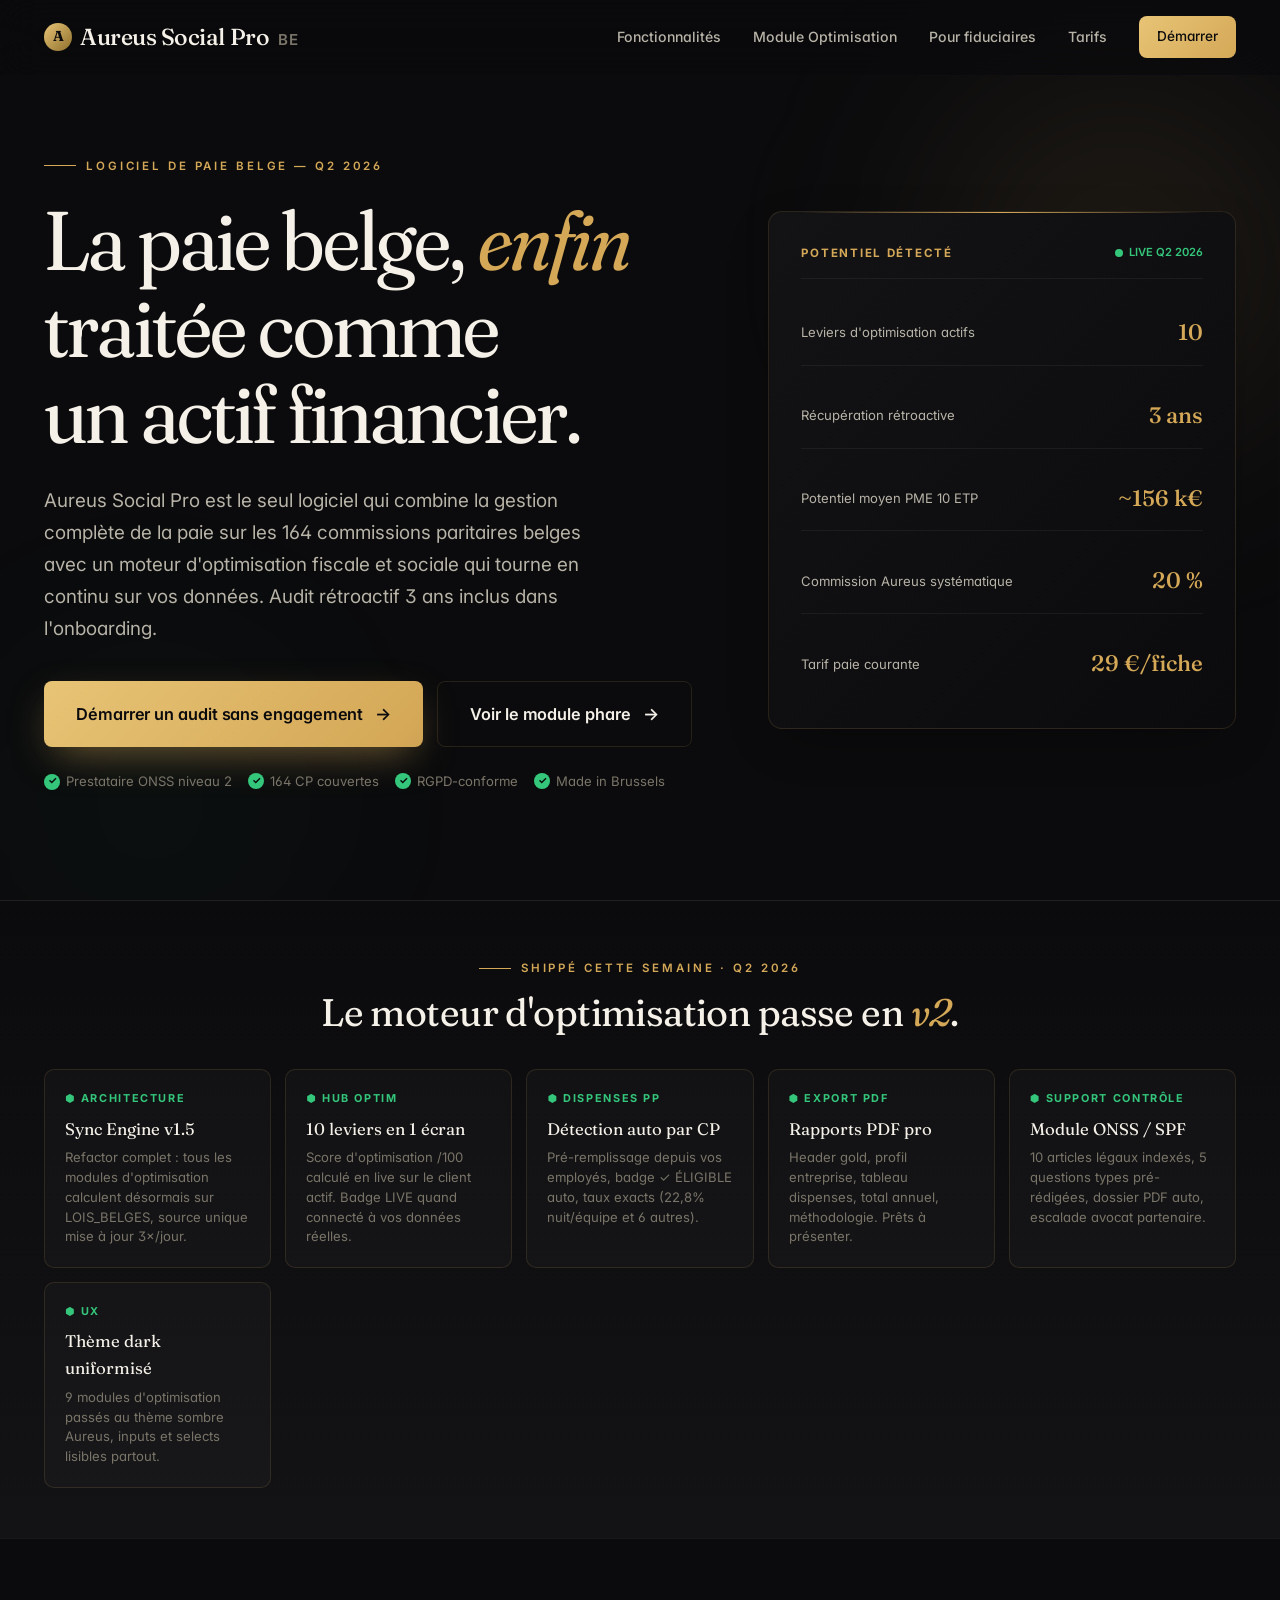
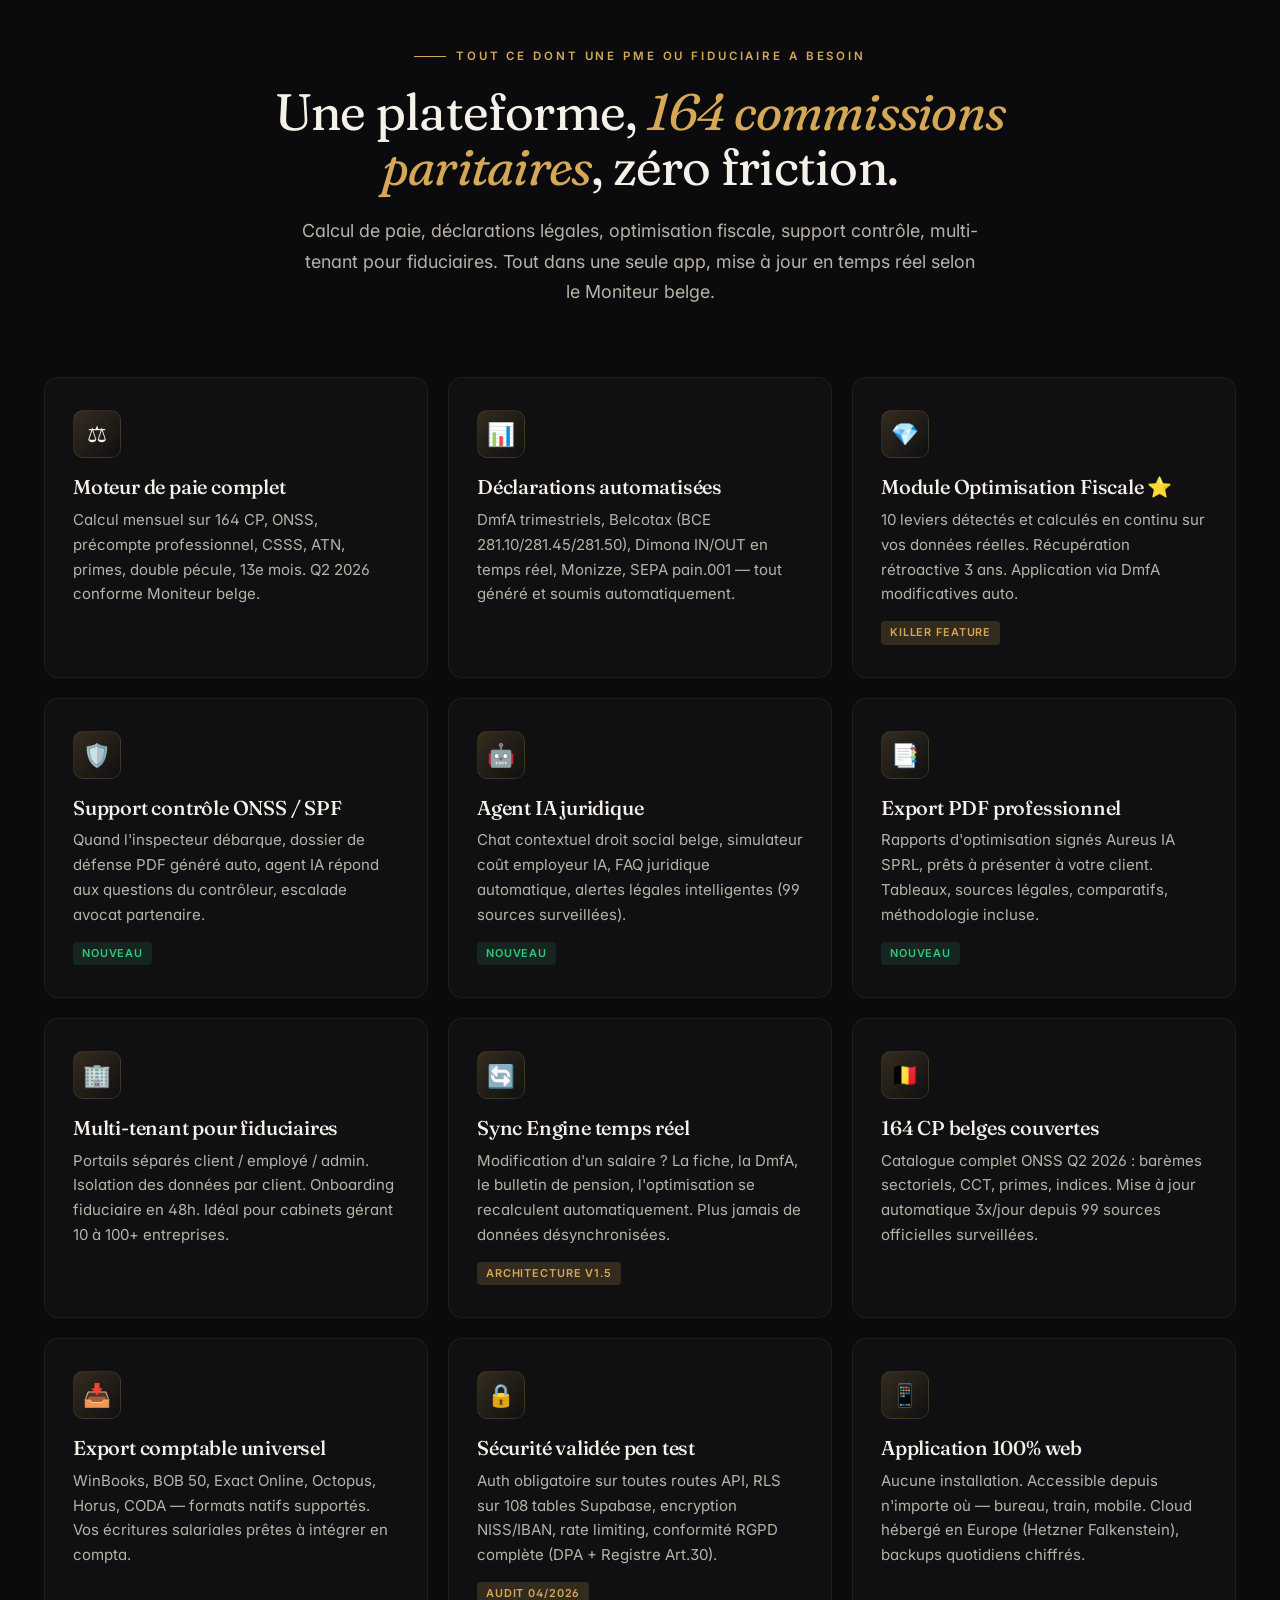
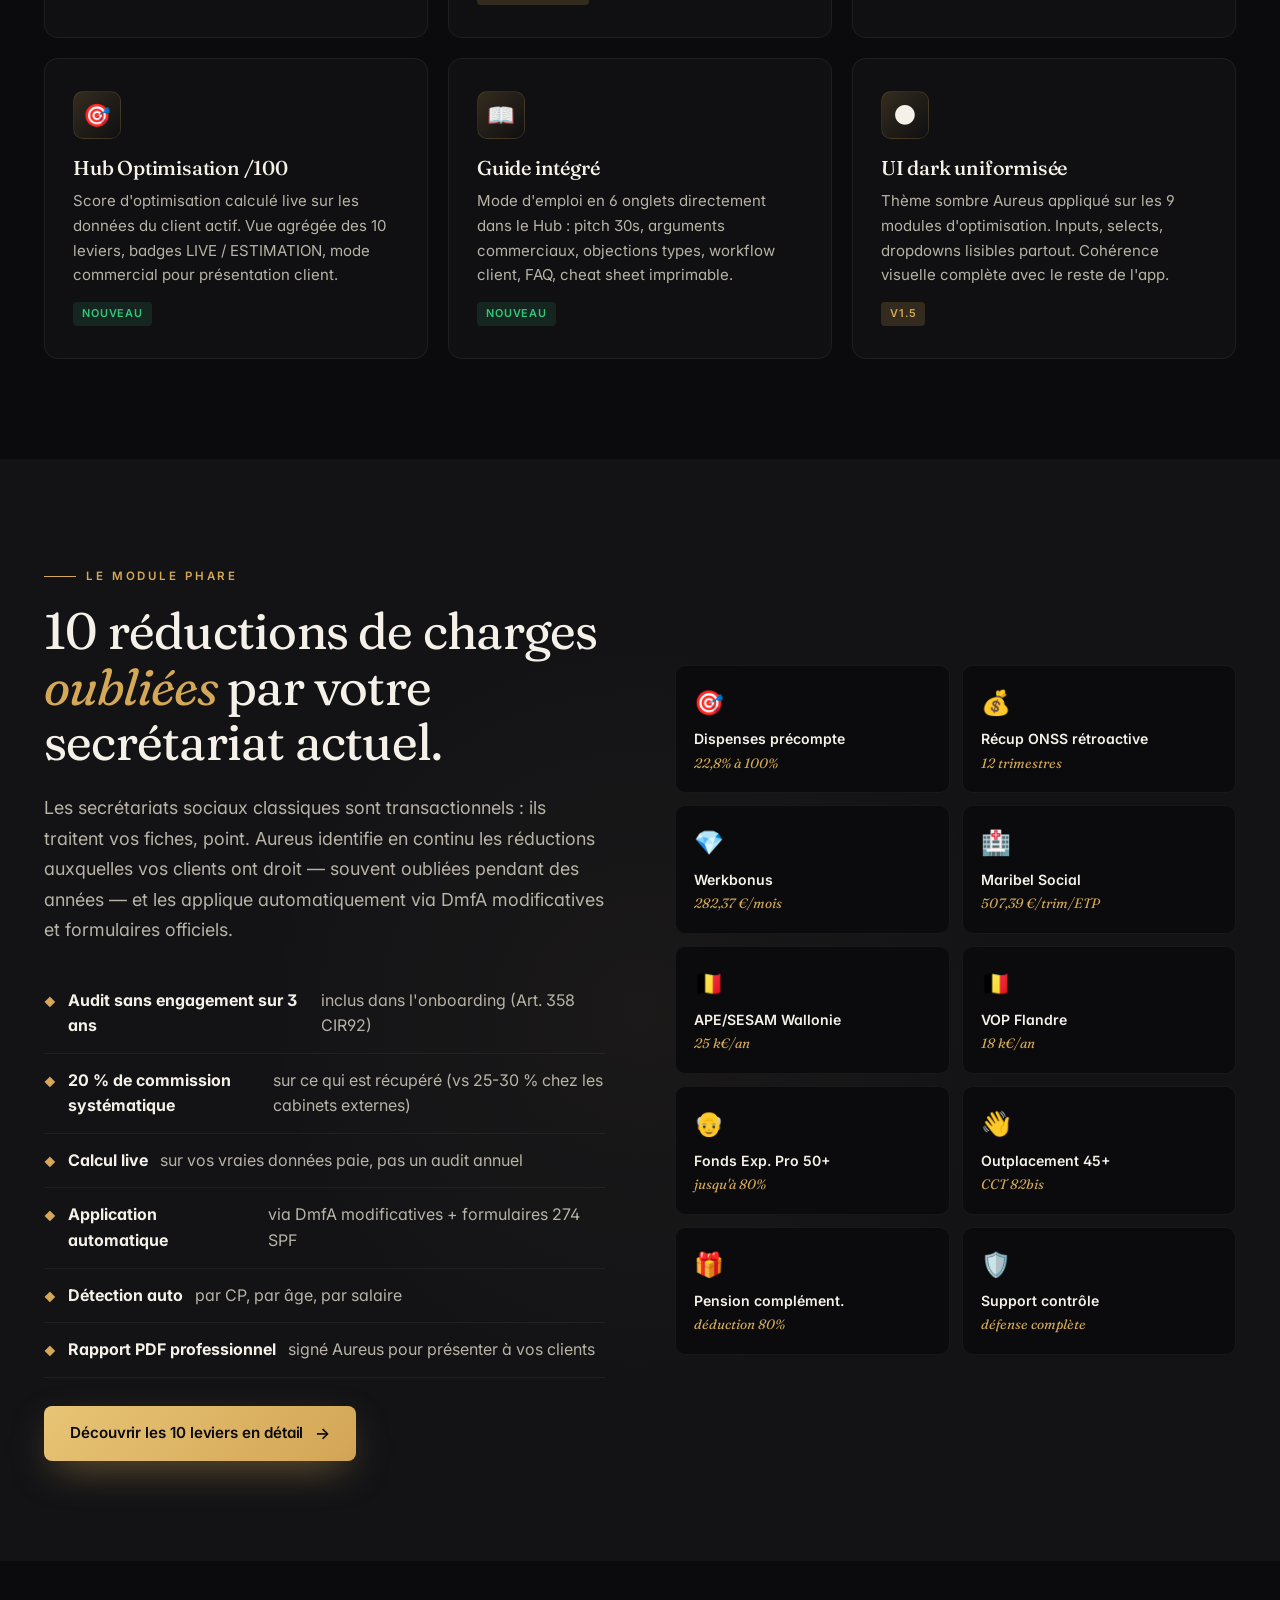
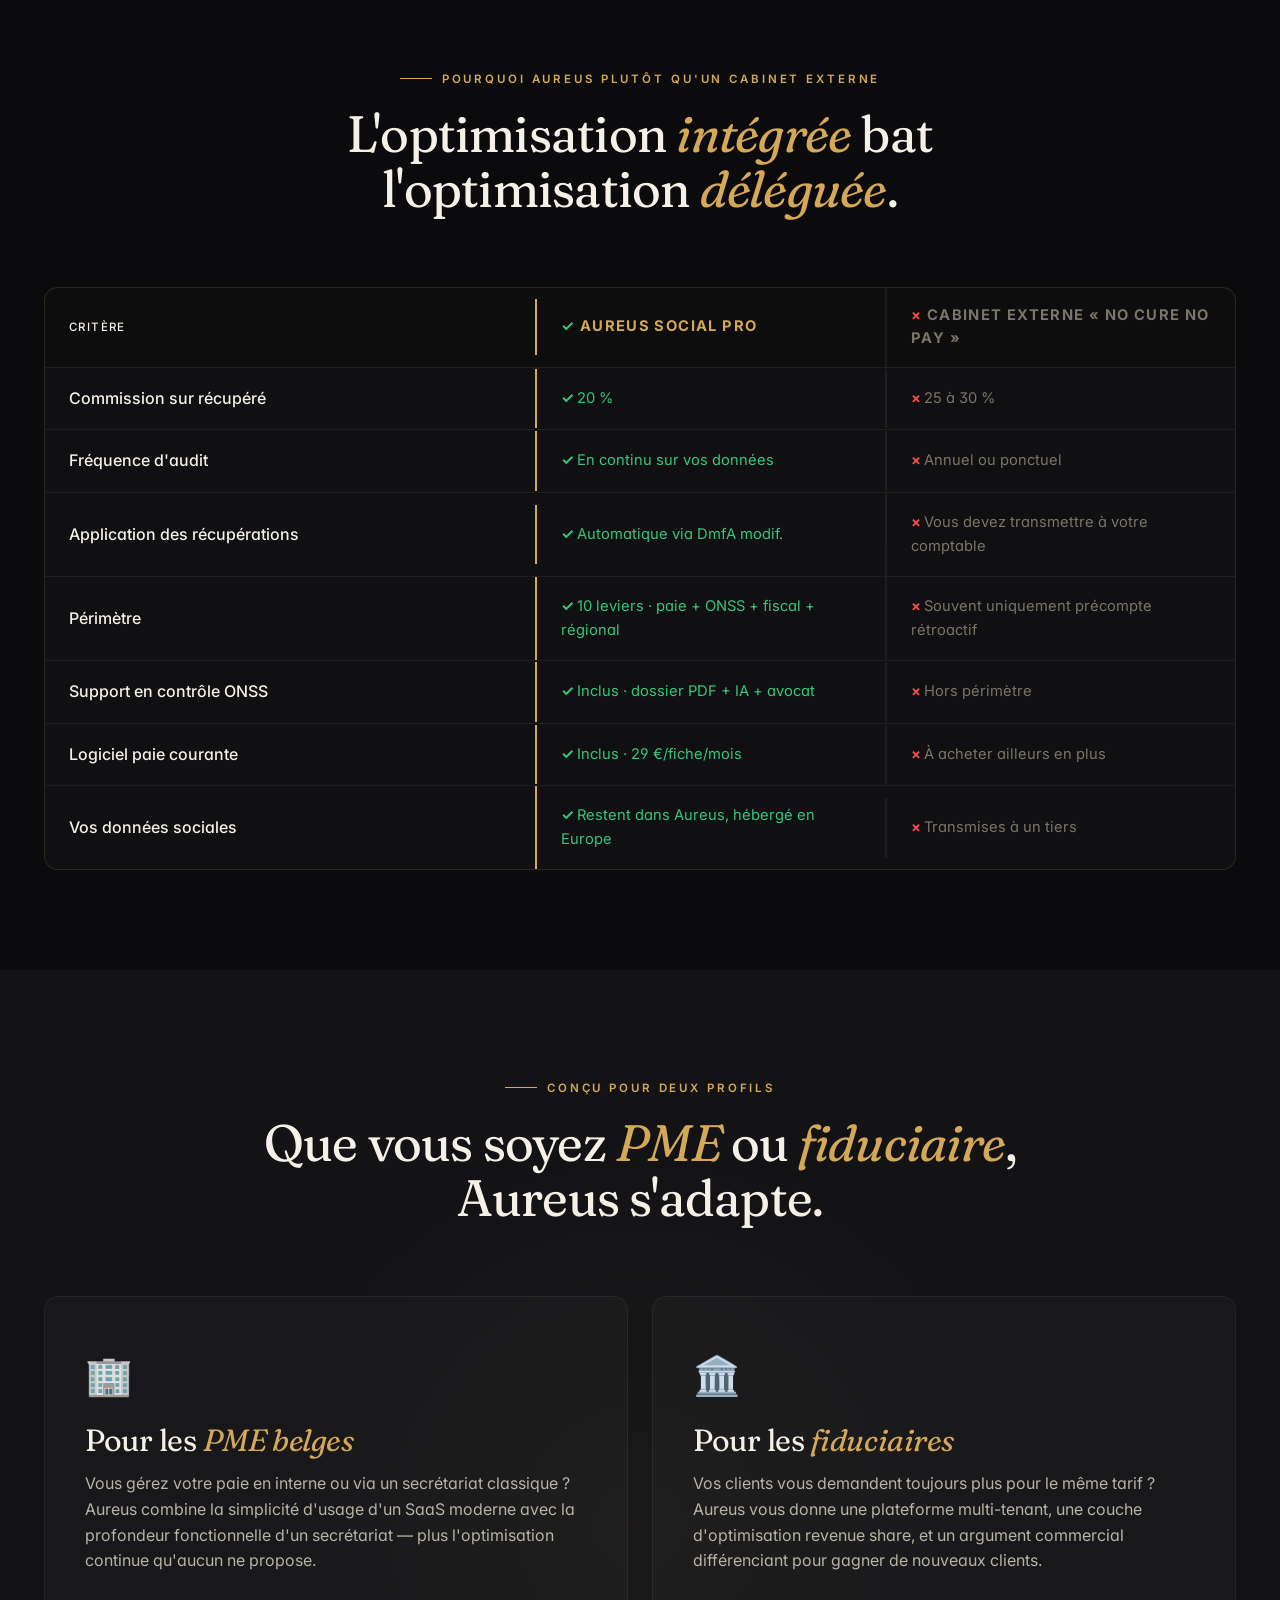
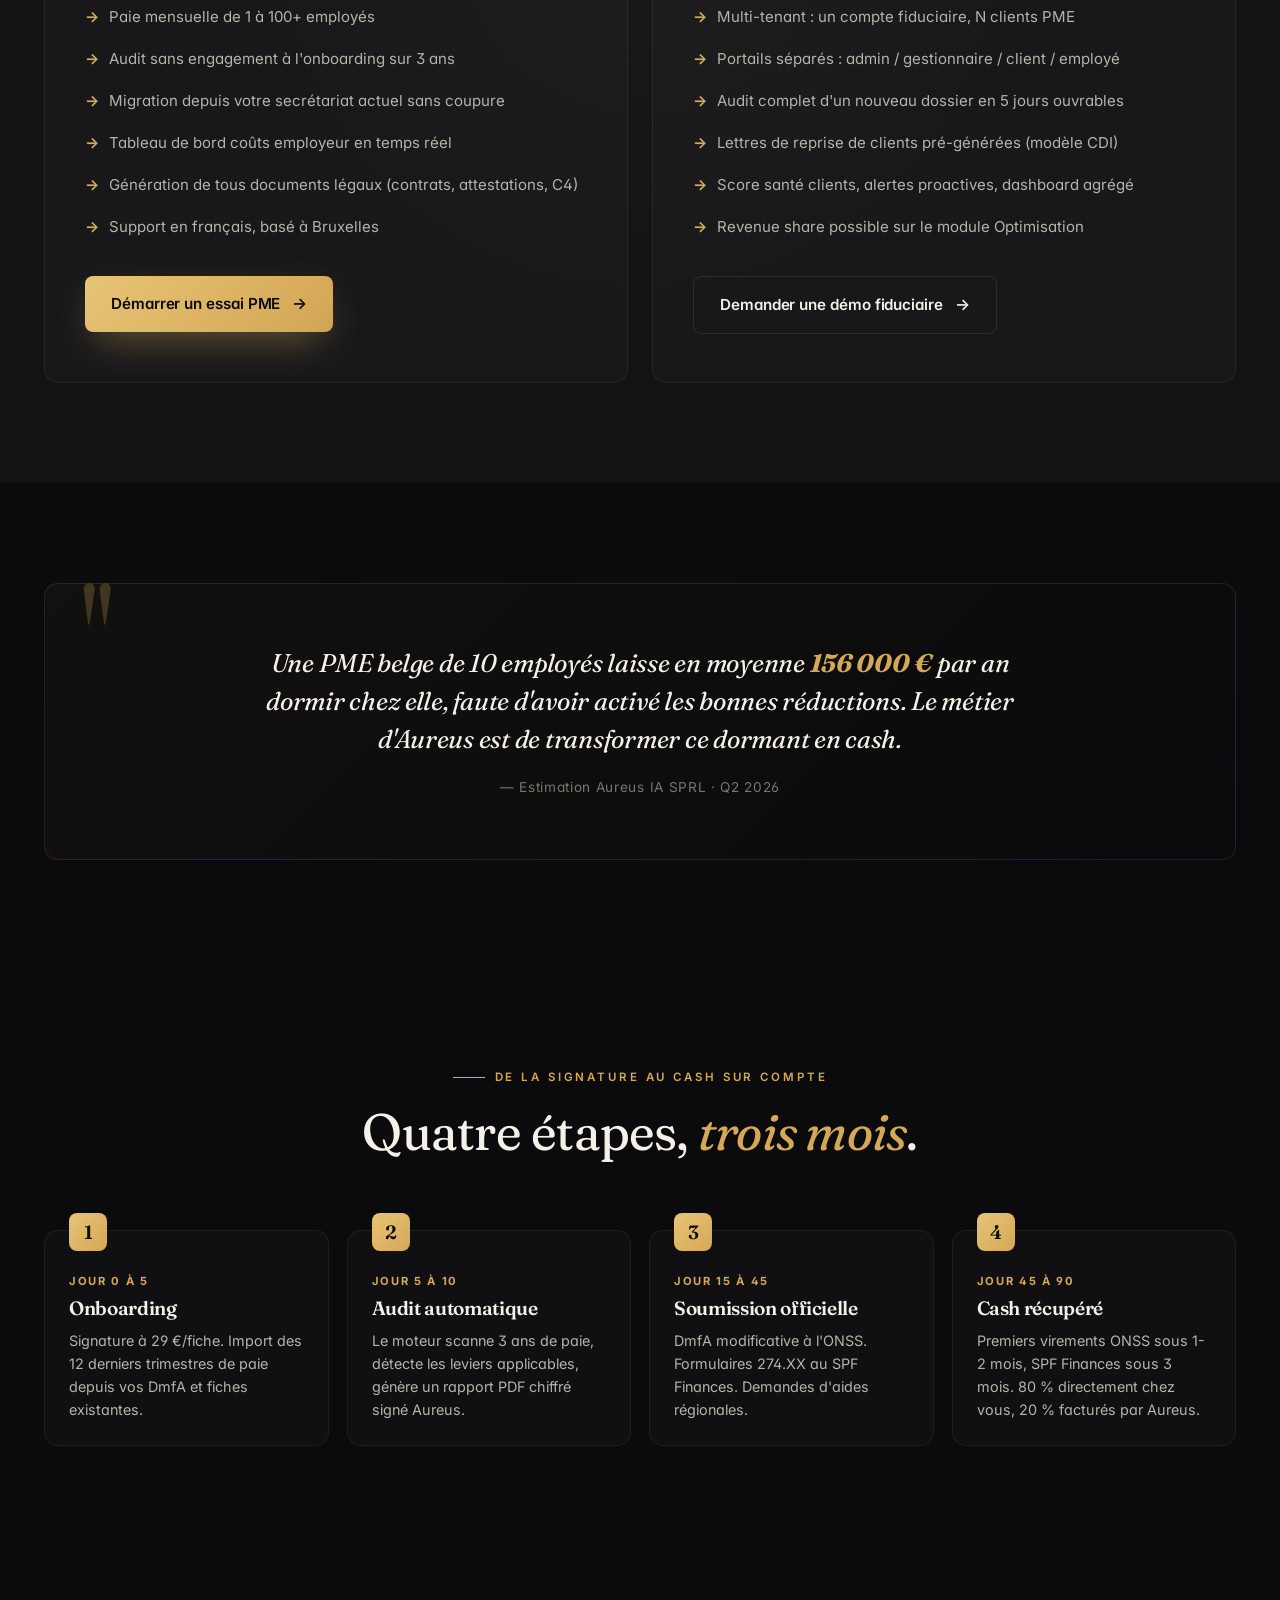
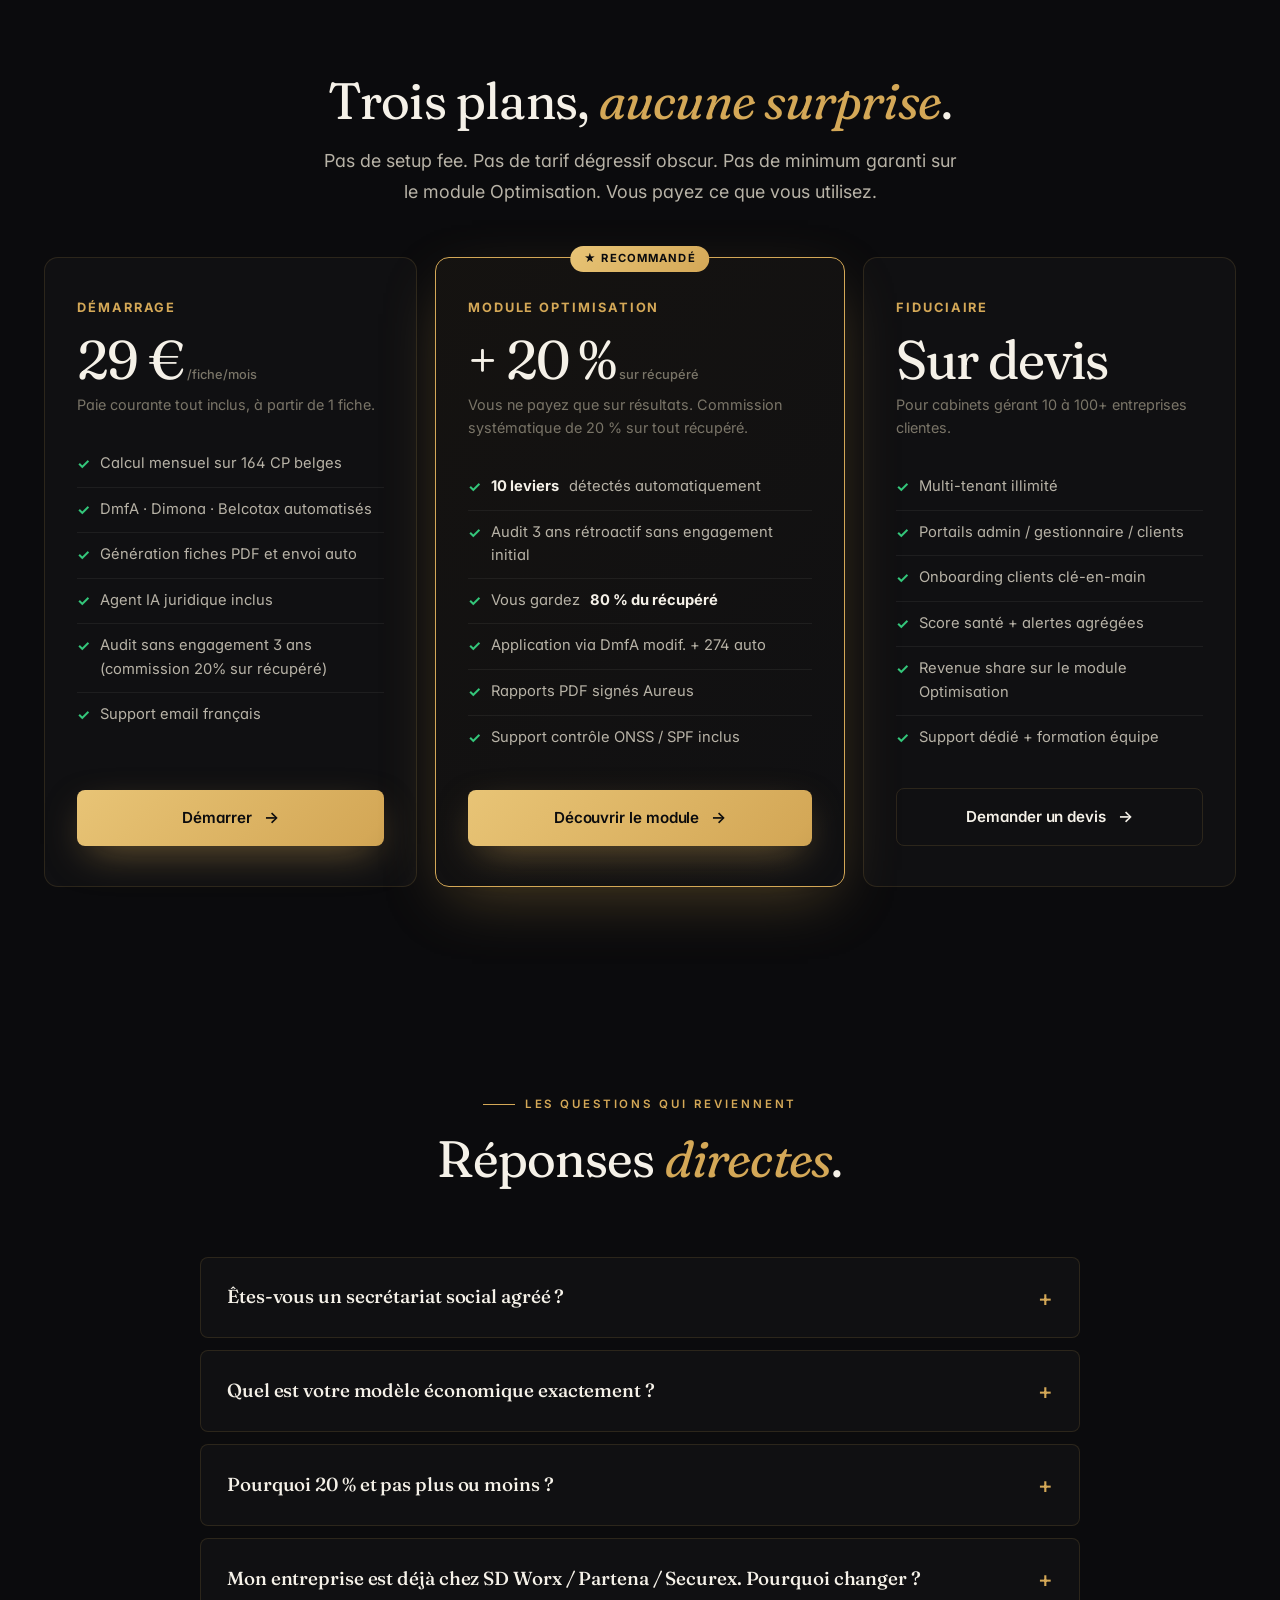
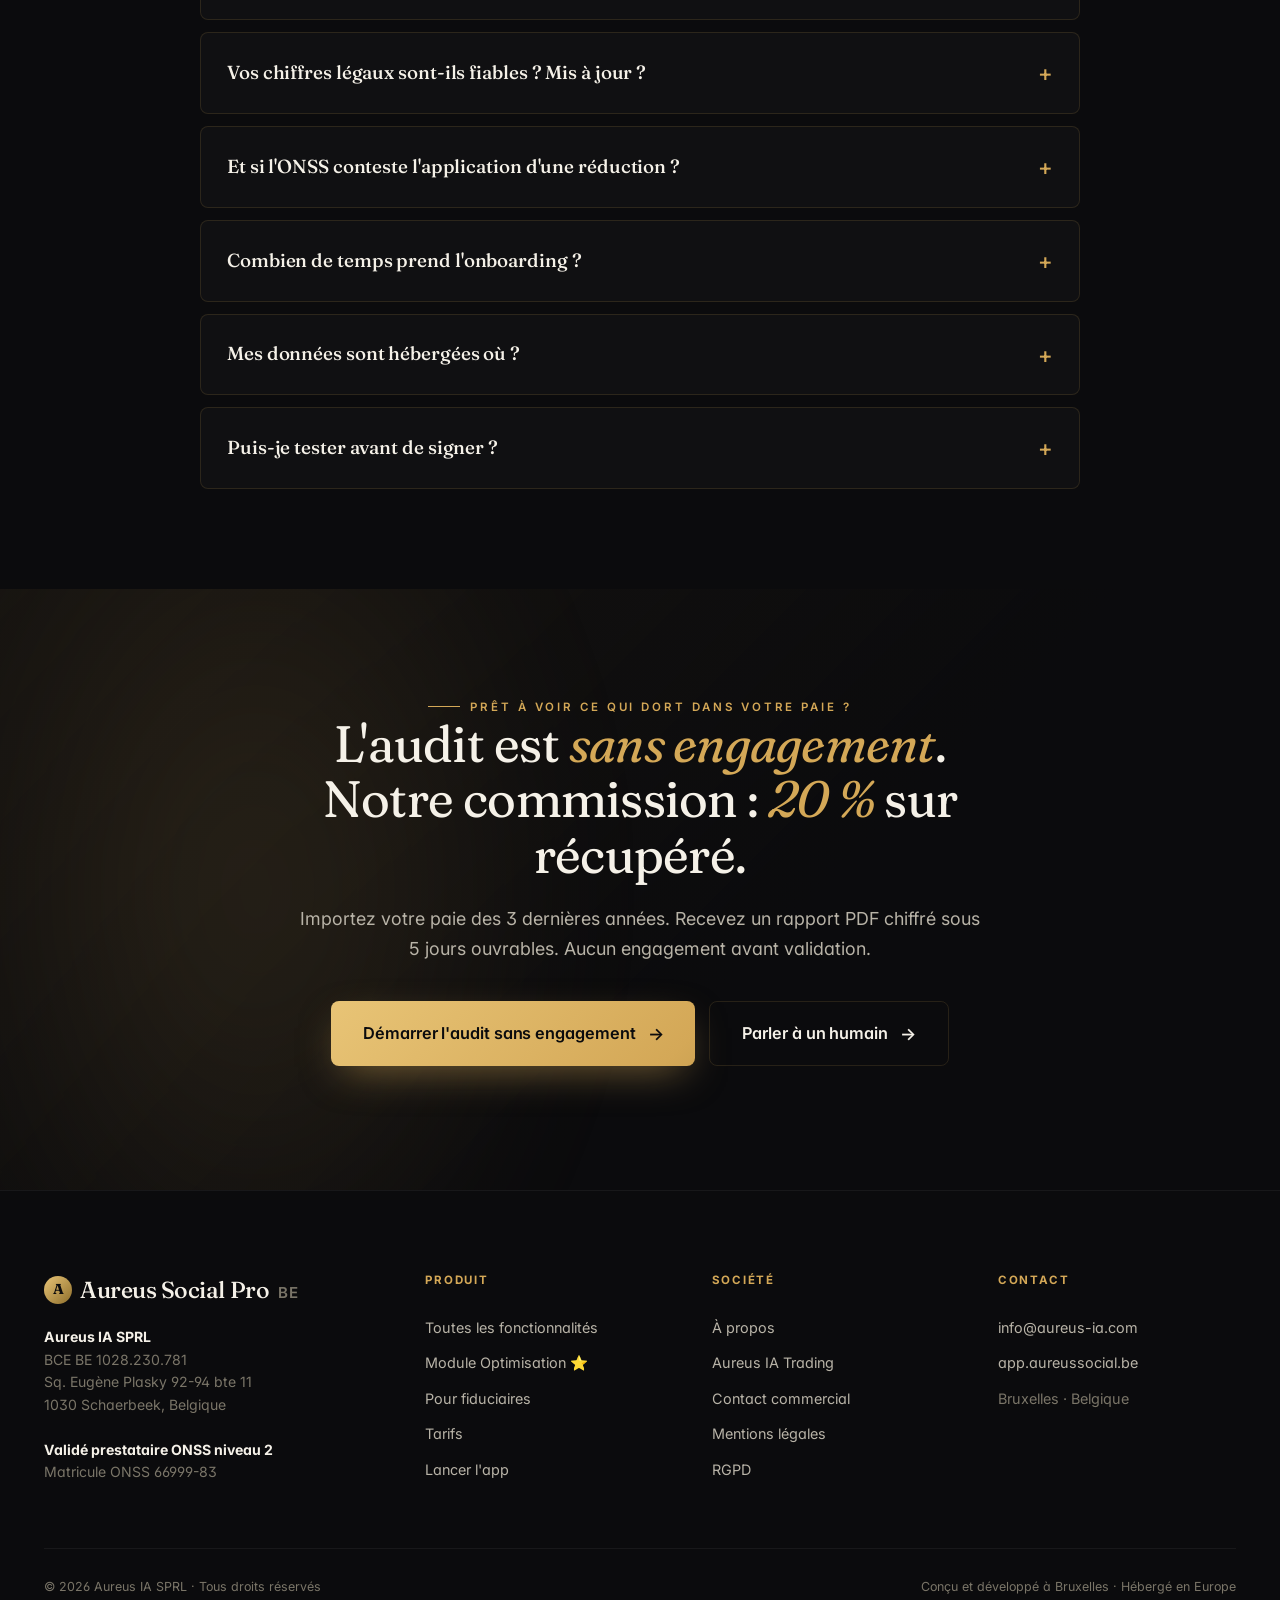
==== commit 8ec7e6c8: "fix: pricing systématique 20% partout — pas de gratuité cachée + ajout dernières fonctionnalités PRI" ====
--- a/index.html
+++ b/index.html
@@ -4,10 +4,10 @@
 <meta charset="UTF-8">
 <meta name="viewport" content="width=device-width, initial-scale=1.0">
 <title>Aureus Social Pro — Le logiciel de paie belge avec optimisation fiscale intégrée</title>
-<meta name="description" content="Logiciel de paie belge moderne pour PME et fiduciaires. Moteur d'optimisation fiscale et sociale intégré, audit gratuit 3 ans rétroactif, support contrôle ONSS. 29€/fiche tout inclus.">
+<meta name="description" content="Logiciel de paie belge moderne pour PME et fiduciaires. Moteur d'optimisation fiscale et sociale intégré, audit sans engagement sur 3 ans, support contrôle ONSS. 29€/fiche tout inclus.">
 <meta name="keywords" content="logiciel paie belge, secrétariat social, optimisation fiscale, ONSS, dispenses précompte, fiduciaire, Aureus, Bruxelles">
 <meta property="og:title" content="Aureus Social Pro — Logiciel paie belge avec optimisation intégrée">
-<meta property="og:description" content="29€/fiche · 10 leviers d'optimisation détectés en continu · Audit gratuit 3 ans rétroactif · Validé prestataire ONSS niveau 2">
+<meta property="og:description" content="29€/fiche · 10 leviers d'optimisation détectés en continu · Audit sans engagement sur 3 ans · Validé prestataire ONSS niveau 2">
 <meta property="og:type" content="website">
 
 <link rel="preconnect" href="https://fonts.googleapis.com">
@@ -49,7 +49,7 @@
           Aureus Social Pro est le seul logiciel qui combine la gestion complète de la paie sur les 164 commissions paritaires belges avec un moteur d'optimisation fiscale et sociale qui tourne en continu sur vos données. Audit rétroactif 3 ans inclus dans l'onboarding.
         </p>
         <div class="hero-actions" data-reveal data-delay="3">
-          <a href="https://app.aureussocial.be" class="btn btn-gold btn-arrow btn-lg">Démarrer un audit gratuit</a>
+          <a href="https://app.aureussocial.be" class="btn btn-gold btn-arrow btn-lg">Démarrer un audit sans engagement</a>
           <a href="#optimisation" class="btn btn-ghost btn-arrow btn-lg">Voir le module phare</a>
         </div>
         <div class="hero-trust" data-reveal data-delay="4">
@@ -79,7 +79,7 @@
             <div class="hero-stat-value">~156 k€</div>
           </div>
           <div class="hero-stat">
-            <div class="hero-stat-label">Notre commission sur récupéré</div>
+            <div class="hero-stat-label">Commission Aureus systématique</div>
             <div class="hero-stat-value">20 %</div>
           </div>
           <div class="hero-stat">
@@ -92,6 +92,56 @@
   </div>
 </header>
 
+<!-- ═══ BANDEAU MISES À JOUR RÉCENTES ═══ -->
+<section style="padding: 50px 0; background: linear-gradient(180deg, var(--bg) 0%, var(--bg-2) 100%); border-top: 1px solid var(--line-2); border-bottom: 1px solid var(--line-2);">
+  <div class="container">
+    <div style="text-align: center; margin-bottom: 36px;">
+      <span class="eyebrow" data-reveal>Shippé cette semaine · Q2 2026</span>
+      <h3 class="serif" data-reveal data-delay="1" style="margin-top: 14px; font-size: clamp(1.6rem, 3vw, 2.4rem);">Le moteur d'optimisation passe en <em>v2</em>.</h3>
+    </div>
+
+    <div style="display: grid; grid-template-columns: repeat(auto-fit, minmax(220px, 1fr)); gap: 14px;">
+
+      <div data-reveal style="background: var(--bg-card); border: 1px solid var(--line); border-radius: 10px; padding: 20px;">
+        <div style="font-size: .68rem; font-weight: 700; letter-spacing: .15em; text-transform: uppercase; color: var(--green); margin-bottom: 8px;">⬢ Architecture</div>
+        <div style="font-family: 'Fraunces', serif; font-size: 1.05rem; color: var(--ink); margin-bottom: 6px;">Sync Engine v1.5</div>
+        <div style="font-size: .82rem; color: var(--ink-3); line-height: 1.5;">Refactor complet : tous les modules d'optimisation calculent désormais sur LOIS_BELGES, source unique mise à jour 3×/jour.</div>
+      </div>
+
+      <div data-reveal data-delay="1" style="background: var(--bg-card); border: 1px solid var(--line); border-radius: 10px; padding: 20px;">
+        <div style="font-size: .68rem; font-weight: 700; letter-spacing: .15em; text-transform: uppercase; color: var(--green); margin-bottom: 8px;">⬢ Hub Optim</div>
+        <div style="font-family: 'Fraunces', serif; font-size: 1.05rem; color: var(--ink); margin-bottom: 6px;">10 leviers en 1 écran</div>
+        <div style="font-size: .82rem; color: var(--ink-3); line-height: 1.5;">Score d'optimisation /100 calculé en live sur le client actif. Badge LIVE quand connecté à vos données réelles.</div>
+      </div>
+
+      <div data-reveal data-delay="2" style="background: var(--bg-card); border: 1px solid var(--line); border-radius: 10px; padding: 20px;">
+        <div style="font-size: .68rem; font-weight: 700; letter-spacing: .15em; text-transform: uppercase; color: var(--green); margin-bottom: 8px;">⬢ Dispenses PP</div>
+        <div style="font-family: 'Fraunces', serif; font-size: 1.05rem; color: var(--ink); margin-bottom: 6px;">Détection auto par CP</div>
+        <div style="font-size: .82rem; color: var(--ink-3); line-height: 1.5;">Pré-remplissage depuis vos employés, badge ✓ ÉLIGIBLE auto, taux exacts (22,8% nuit/équipe et 6 autres).</div>
+      </div>
+
+      <div data-reveal data-delay="3" style="background: var(--bg-card); border: 1px solid var(--line); border-radius: 10px; padding: 20px;">
+        <div style="font-size: .68rem; font-weight: 700; letter-spacing: .15em; text-transform: uppercase; color: var(--green); margin-bottom: 8px;">⬢ Export PDF</div>
+        <div style="font-family: 'Fraunces', serif; font-size: 1.05rem; color: var(--ink); margin-bottom: 6px;">Rapports PDF pro</div>
+        <div style="font-size: .82rem; color: var(--ink-3); line-height: 1.5;">Header gold, profil entreprise, tableau dispenses, total annuel, méthodologie. Prêts à présenter.</div>
+      </div>
+
+      <div data-reveal data-delay="4" style="background: var(--bg-card); border: 1px solid var(--line); border-radius: 10px; padding: 20px;">
+        <div style="font-size: .68rem; font-weight: 700; letter-spacing: .15em; text-transform: uppercase; color: var(--green); margin-bottom: 8px;">⬢ Support contrôle</div>
+        <div style="font-family: 'Fraunces', serif; font-size: 1.05rem; color: var(--ink); margin-bottom: 6px;">Module ONSS / SPF</div>
+        <div style="font-size: .82rem; color: var(--ink-3); line-height: 1.5;">10 articles légaux indexés, 5 questions types pré-rédigées, dossier PDF auto, escalade avocat partenaire.</div>
+      </div>
+
+      <div data-reveal data-delay="5" style="background: var(--bg-card); border: 1px solid var(--line); border-radius: 10px; padding: 20px;">
+        <div style="font-size: .68rem; font-weight: 700; letter-spacing: .15em; text-transform: uppercase; color: var(--green); margin-bottom: 8px;">⬢ UX</div>
+        <div style="font-family: 'Fraunces', serif; font-size: 1.05rem; color: var(--ink); margin-bottom: 6px;">Thème dark uniformisé</div>
+        <div style="font-size: .82rem; color: var(--ink-3); line-height: 1.5;">9 modules d'optimisation passés au thème sombre Aureus, inputs et selects lisibles partout.</div>
+      </div>
+
+    </div>
+  </div>
+</section>
+
 <!-- ═══ FONCTIONNALITÉS ═══ -->
 <section id="fonctionnalites">
   <div class="container">
@@ -178,6 +228,27 @@
         <div class="feature-icon">📱</div>
         <h4>Application 100% web</h4>
         <p>Aucune installation. Accessible depuis n'importe où — bureau, train, mobile. Cloud hébergé en Europe (Hetzner Falkenstein), backups quotidiens chiffrés.</p>
+      </article>
+
+      <article class="feature" data-reveal>
+        <div class="feature-icon">🎯</div>
+        <h4>Hub Optimisation /100</h4>
+        <p>Score d'optimisation calculé live sur les données du client actif. Vue agrégée des 10 leviers, badges LIVE / ESTIMATION, mode commercial pour présentation client.</p>
+        <span class="feature-tag new">Nouveau</span>
+      </article>
+
+      <article class="feature" data-reveal data-delay="1">
+        <div class="feature-icon">📖</div>
+        <h4>Guide intégré</h4>
+        <p>Mode d'emploi en 6 onglets directement dans le Hub : pitch 30s, arguments commerciaux, objections types, workflow client, FAQ, cheat sheet imprimable.</p>
+        <span class="feature-tag new">Nouveau</span>
+      </article>
+
+      <article class="feature" data-reveal data-delay="2">
+        <div class="feature-icon">🌑</div>
+        <h4>UI dark uniformisée</h4>
+        <p>Thème sombre Aureus appliqué sur les 9 modules d'optimisation. Inputs, selects, dropdowns lisibles partout. Cohérence visuelle complète avec le reste de l'app.</p>
+        <span class="feature-tag">v1.5</span>
       </article>
     </div>
   </div>
@@ -192,8 +263,8 @@
         <h2 class="serif">10 réductions de charges <em>oubliées</em> par votre secrétariat actuel.</h2>
         <p class="lead">Les secrétariats sociaux classiques sont transactionnels : ils traitent vos fiches, point. Aureus identifie en continu les réductions auxquelles vos clients ont droit — souvent oubliées pendant des années — et les applique automatiquement via DmfA modificatives et formulaires officiels.</p>
         <ul class="killer-list">
-          <li><strong>Audit gratuit 3 ans rétroactif</strong> inclus dans l'onboarding (Art. 358 CIR92)</li>
-          <li><strong>20 % de commission</strong> sur ce qui est récupéré (vs 25-30 % chez les cabinets externes)</li>
+          <li><strong>Audit sans engagement sur 3 ans</strong> inclus dans l'onboarding (Art. 358 CIR92)</li>
+          <li><strong>20 % de commission systématique</strong> sur ce qui est récupéré (vs 25-30 % chez les cabinets externes)</li>
           <li><strong>Calcul live</strong> sur vos vraies données paie, pas un audit annuel</li>
           <li><strong>Application automatique</strong> via DmfA modificatives + formulaires 274 SPF</li>
           <li><strong>Détection auto</strong> par CP, par âge, par salaire</li>
@@ -326,7 +397,7 @@
         <p>Vous gérez votre paie en interne ou via un secrétariat classique ? Aureus combine la simplicité d'usage d'un SaaS moderne avec la profondeur fonctionnelle d'un secrétariat — plus l'optimisation continue qu'aucun ne propose.</p>
         <ul class="target-list">
           <li>Paie mensuelle de 1 à 100+ employés</li>
-          <li>Audit gratuit dès l'onboarding sur 3 ans</li>
+          <li>Audit sans engagement à l'onboarding sur 3 ans</li>
           <li>Migration depuis votre secrétariat actuel sans coupure</li>
           <li>Tableau de bord coûts employeur en temps réel</li>
           <li>Génération de tous documents légaux (contrats, attestations, C4)</li>
@@ -421,7 +492,7 @@
           <li>DmfA · Dimona · Belcotax automatisés</li>
           <li>Génération fiches PDF et envoi auto</li>
           <li>Agent IA juridique inclus</li>
-          <li>Audit gratuit 3 ans à l'onboarding</li>
+          <li>Audit sans engagement 3 ans (commission 20% sur récupéré)</li>
           <li>Support email français</li>
         </ul>
         <a href="https://app.aureussocial.be" class="btn btn-gold btn-arrow" style="width: 100%; justify-content: center;">Démarrer</a>
@@ -431,10 +502,10 @@
         <span class="price-badge">★ Recommandé</span>
         <div class="price-name">Module Optimisation</div>
         <div class="price-amount serif">+ 20 %<small> sur récupéré</small></div>
-        <div class="price-detail">Inclus pour les abonnés Démarrage. Vous ne payez que sur résultats.</div>
+        <div class="price-detail">Vous ne payez que sur résultats. Commission systématique de 20 % sur tout récupéré.</div>
         <ul class="price-list">
           <li><strong style="color: var(--ink);">10 leviers</strong> détectés automatiquement</li>
-          <li>Audit 3 ans rétroactif inclus</li>
+          <li>Audit 3 ans rétroactif sans engagement initial</li>
           <li>Vous gardez <strong style="color: var(--ink);">80 % du récupéré</strong></li>
           <li>Application via DmfA modif. + 274 auto</li>
           <li>Rapports PDF signés Aureus</li>
@@ -480,7 +551,7 @@
       <details class="faq-item" data-reveal>
         <summary>Quel est votre modèle économique exactement ?</summary>
         <div class="faq-body">
-          <strong>29 €/fiche/mois</strong> pour la paie courante (tout inclus : déclarations, calculs, support, audit gratuit). <strong>20 % de commission</strong> sur ce qui est effectivement récupéré via le module Optimisation. Pas de frais cachés, pas de minimum garanti. Si on ne récupère rien, vous ne payez rien sur ce volet — uniquement les fiches mensuelles.
+          <strong>29 €/fiche/mois</strong> pour la paie courante (déclarations, calculs, support, agent IA juridique). Sur le module Optimisation : <strong>20 % de commission systématique sur tout ce qui est récupéré</strong> — l'audit initial est sans engagement (vous ne payez rien tant qu'aucune récupération n'est validée par vous), mais dès qu'un montant est récupéré, la commission de 20 % s'applique. Pas de frais cachés, pas de minimum garanti, pas de service gratuit caché.
         </div>
       </details>
 
@@ -529,7 +600,7 @@
       <details class="faq-item" data-reveal>
         <summary>Puis-je tester avant de signer ?</summary>
         <div class="faq-body">
-          Oui. Demandez un <strong>audit gratuit</strong> sur les 3 dernières années de paie : vous nous transmettez vos DmfA et fiches, on lance le moteur, vous recevez le rapport PDF chiffré sous 5 jours. Aucun engagement avant validation par vous. Si vous décidez de ne pas continuer, vos données sont supprimées.
+          Oui. Demandez un <strong>audit sans engagement</strong> sur les 3 dernières années de paie : vous nous transmettez vos DmfA et fiches, on lance le moteur, vous recevez le rapport PDF chiffré sous 5 jours. Aucun engagement avant validation par vous. Si vous décidez de ne pas continuer, vos données sont supprimées.
         </div>
       </details>
     </div>
@@ -540,10 +611,10 @@
 <section class="cta-final">
   <div class="container" style="position: relative; z-index: 2;">
     <span class="eyebrow" data-reveal>Prêt à voir ce qui dort dans votre paie ?</span>
-    <h2 class="serif" data-reveal data-delay="1">L'audit est <em>gratuit</em>.<br>Le potentiel est <em>réel</em>.</h2>
+    <h2 class="serif" data-reveal data-delay="1">L'audit est <em>sans engagement</em>.<br>Notre commission : <em>20 %</em> sur récupéré.</h2>
     <p class="lead" data-reveal data-delay="2">Importez votre paie des 3 dernières années. Recevez un rapport PDF chiffré sous 5 jours ouvrables. Aucun engagement avant validation.</p>
     <div class="hero-actions" style="justify-content: center;" data-reveal data-delay="3">
-      <a href="https://app.aureussocial.be" class="btn btn-gold btn-arrow btn-lg">Démarrer l'audit gratuit</a>
+      <a href="https://app.aureussocial.be" class="btn btn-gold btn-arrow btn-lg">Démarrer l'audit sans engagement</a>
       <a href="mailto:info@aureus-ia.com?subject=Démo%20Aureus%20Social%20Pro" class="btn btn-ghost btn-arrow btn-lg">Parler à un humain</a>
     </div>
   </div>
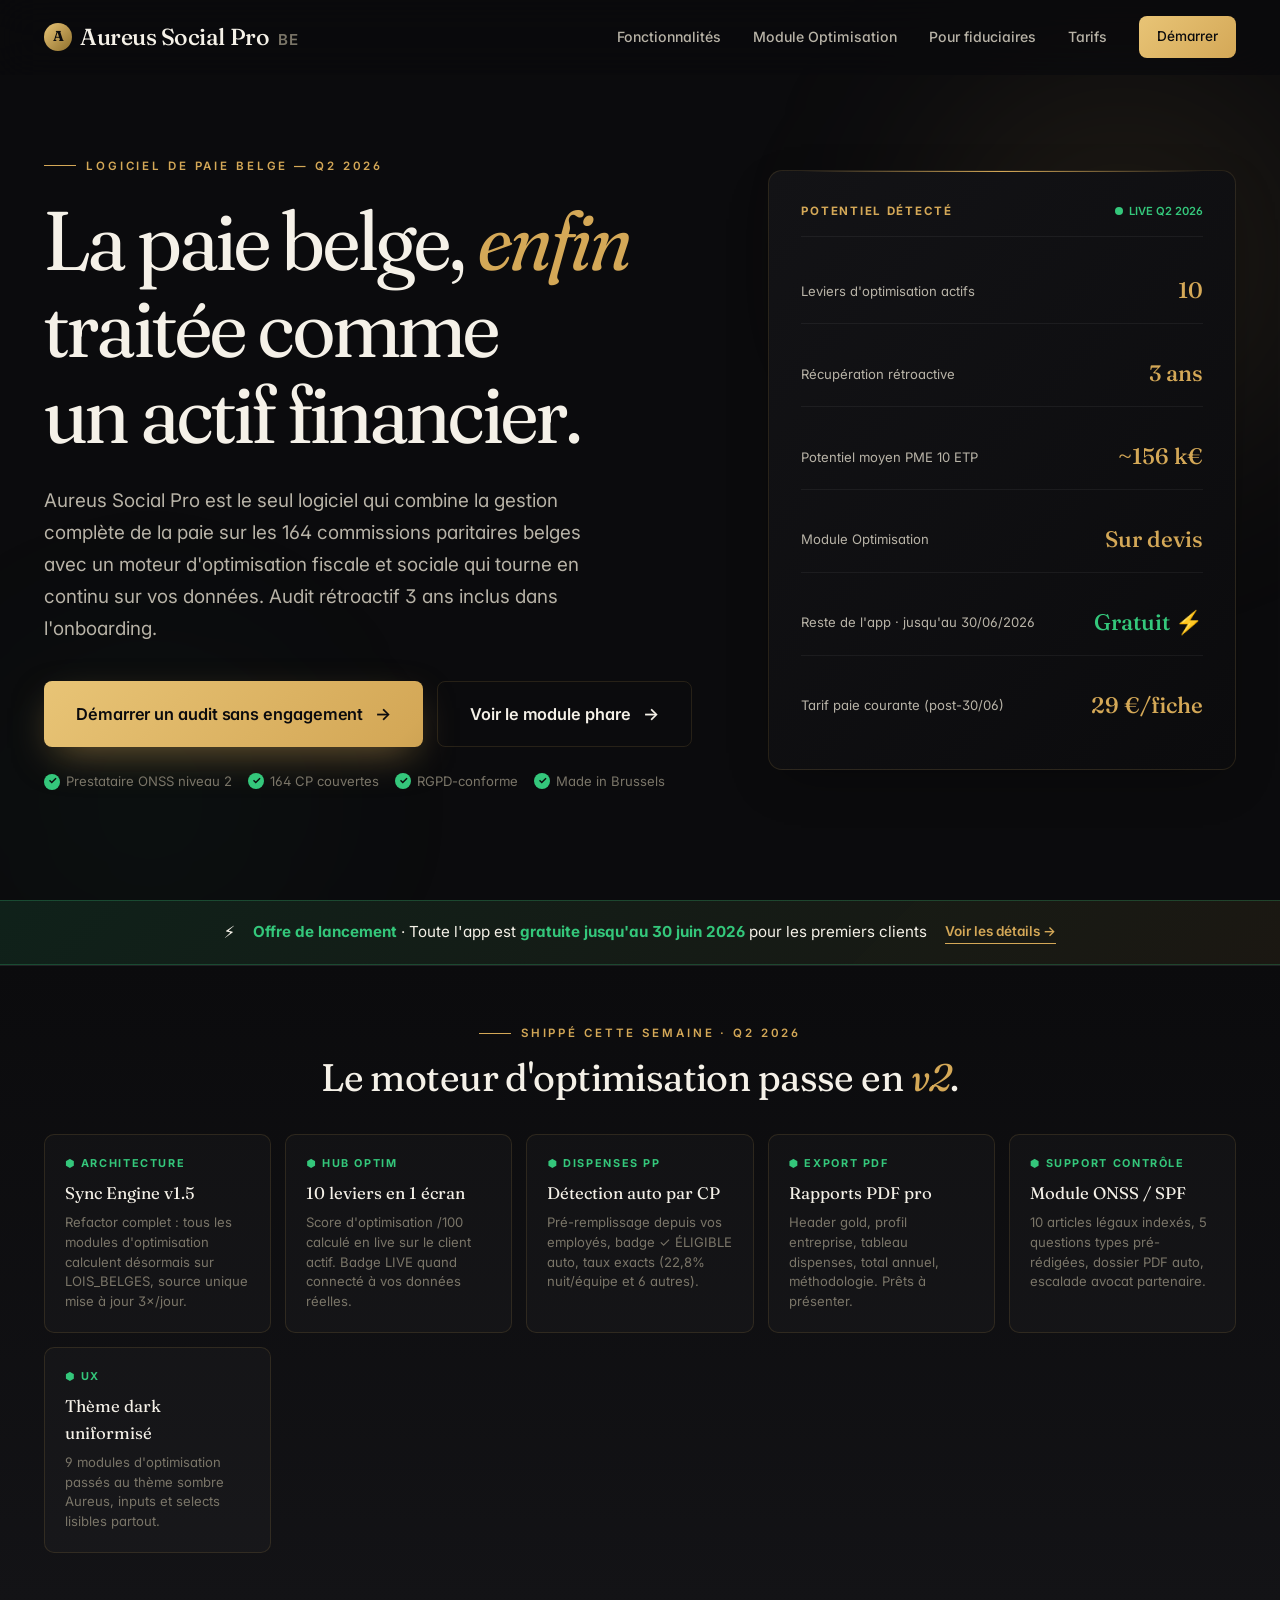
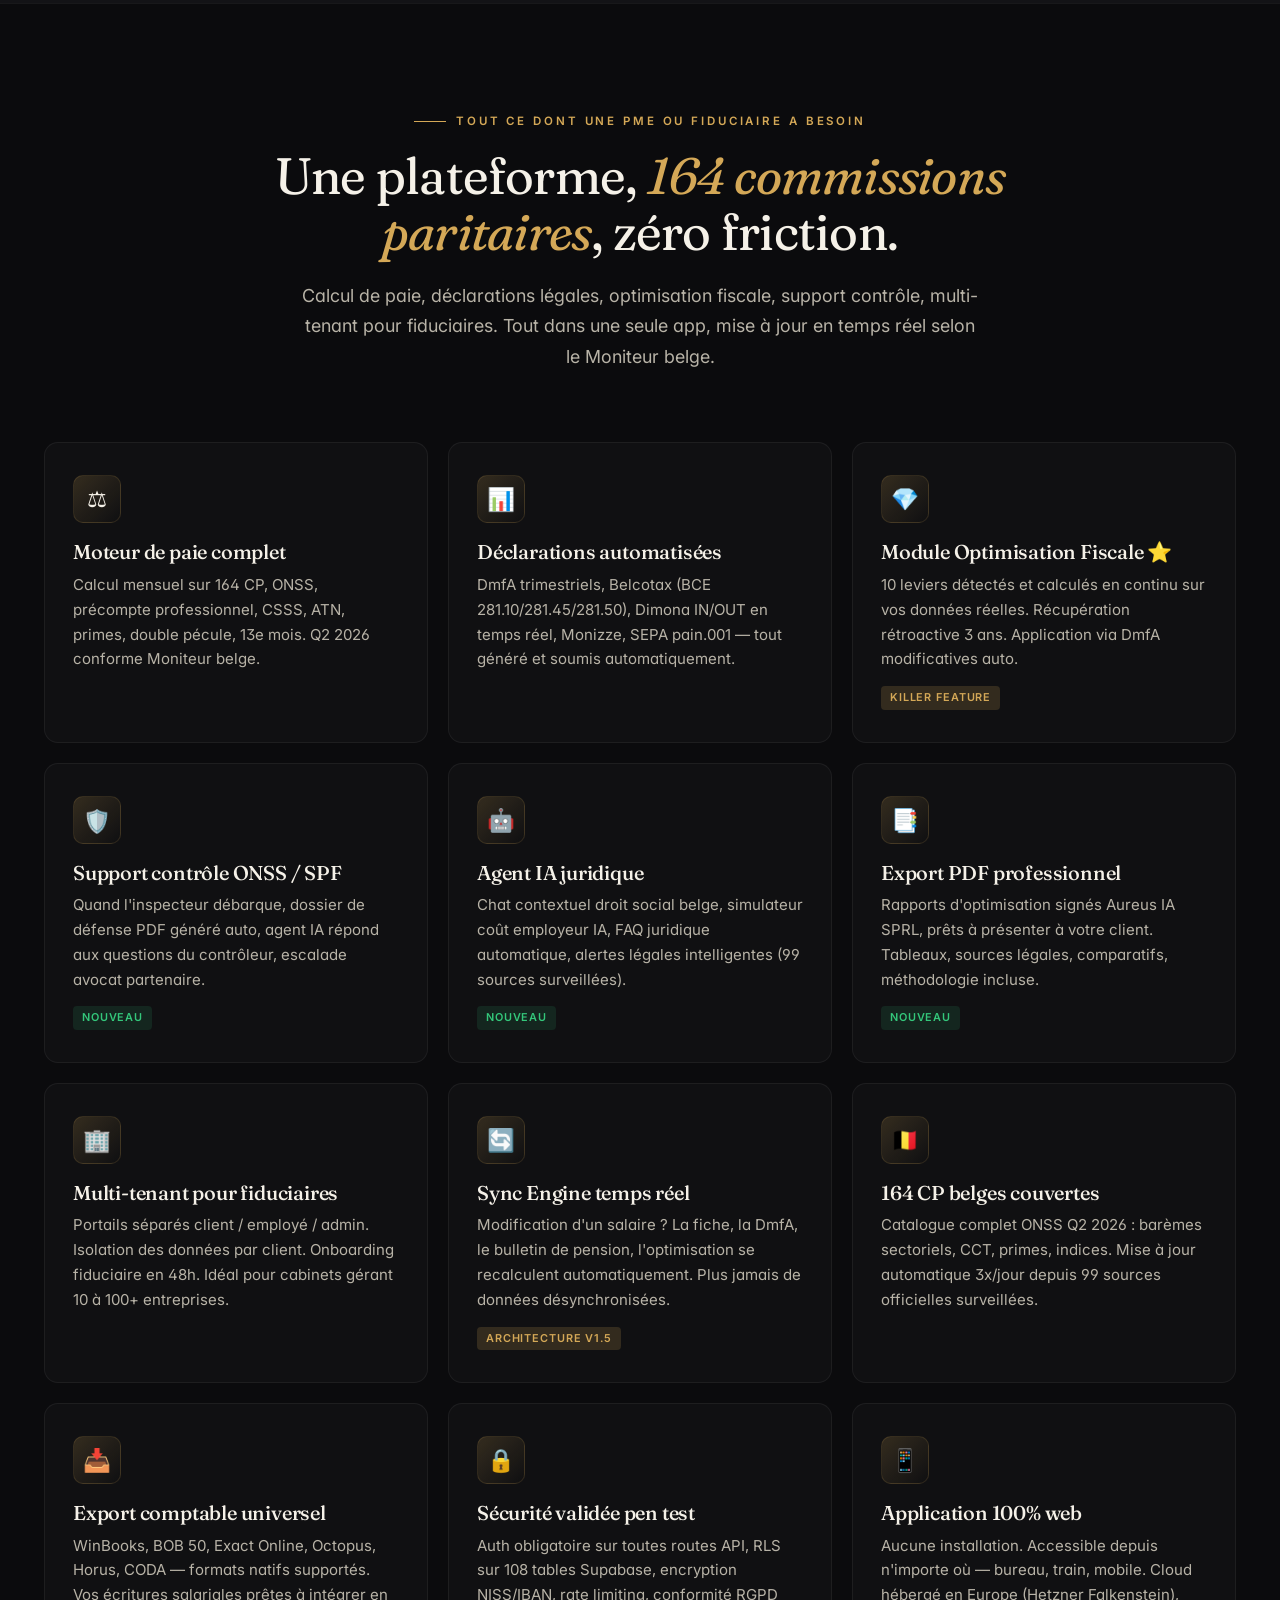
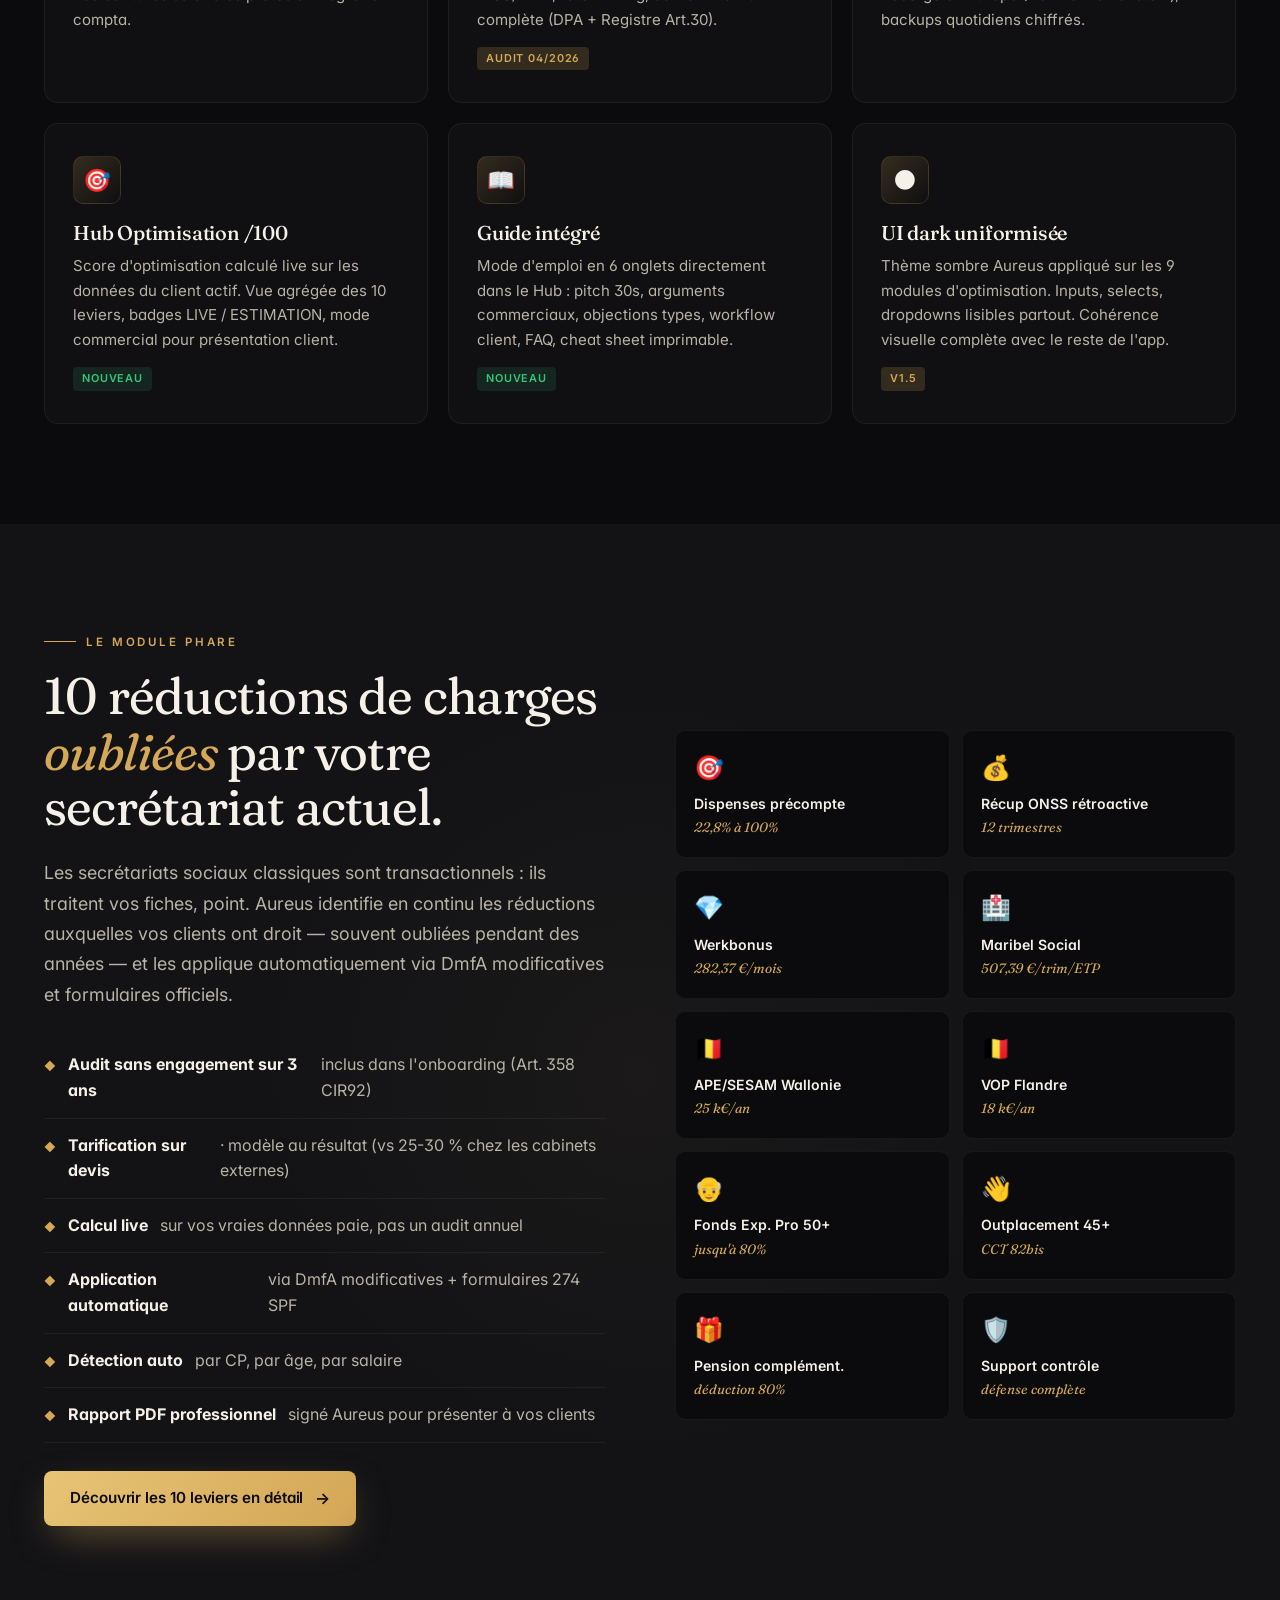
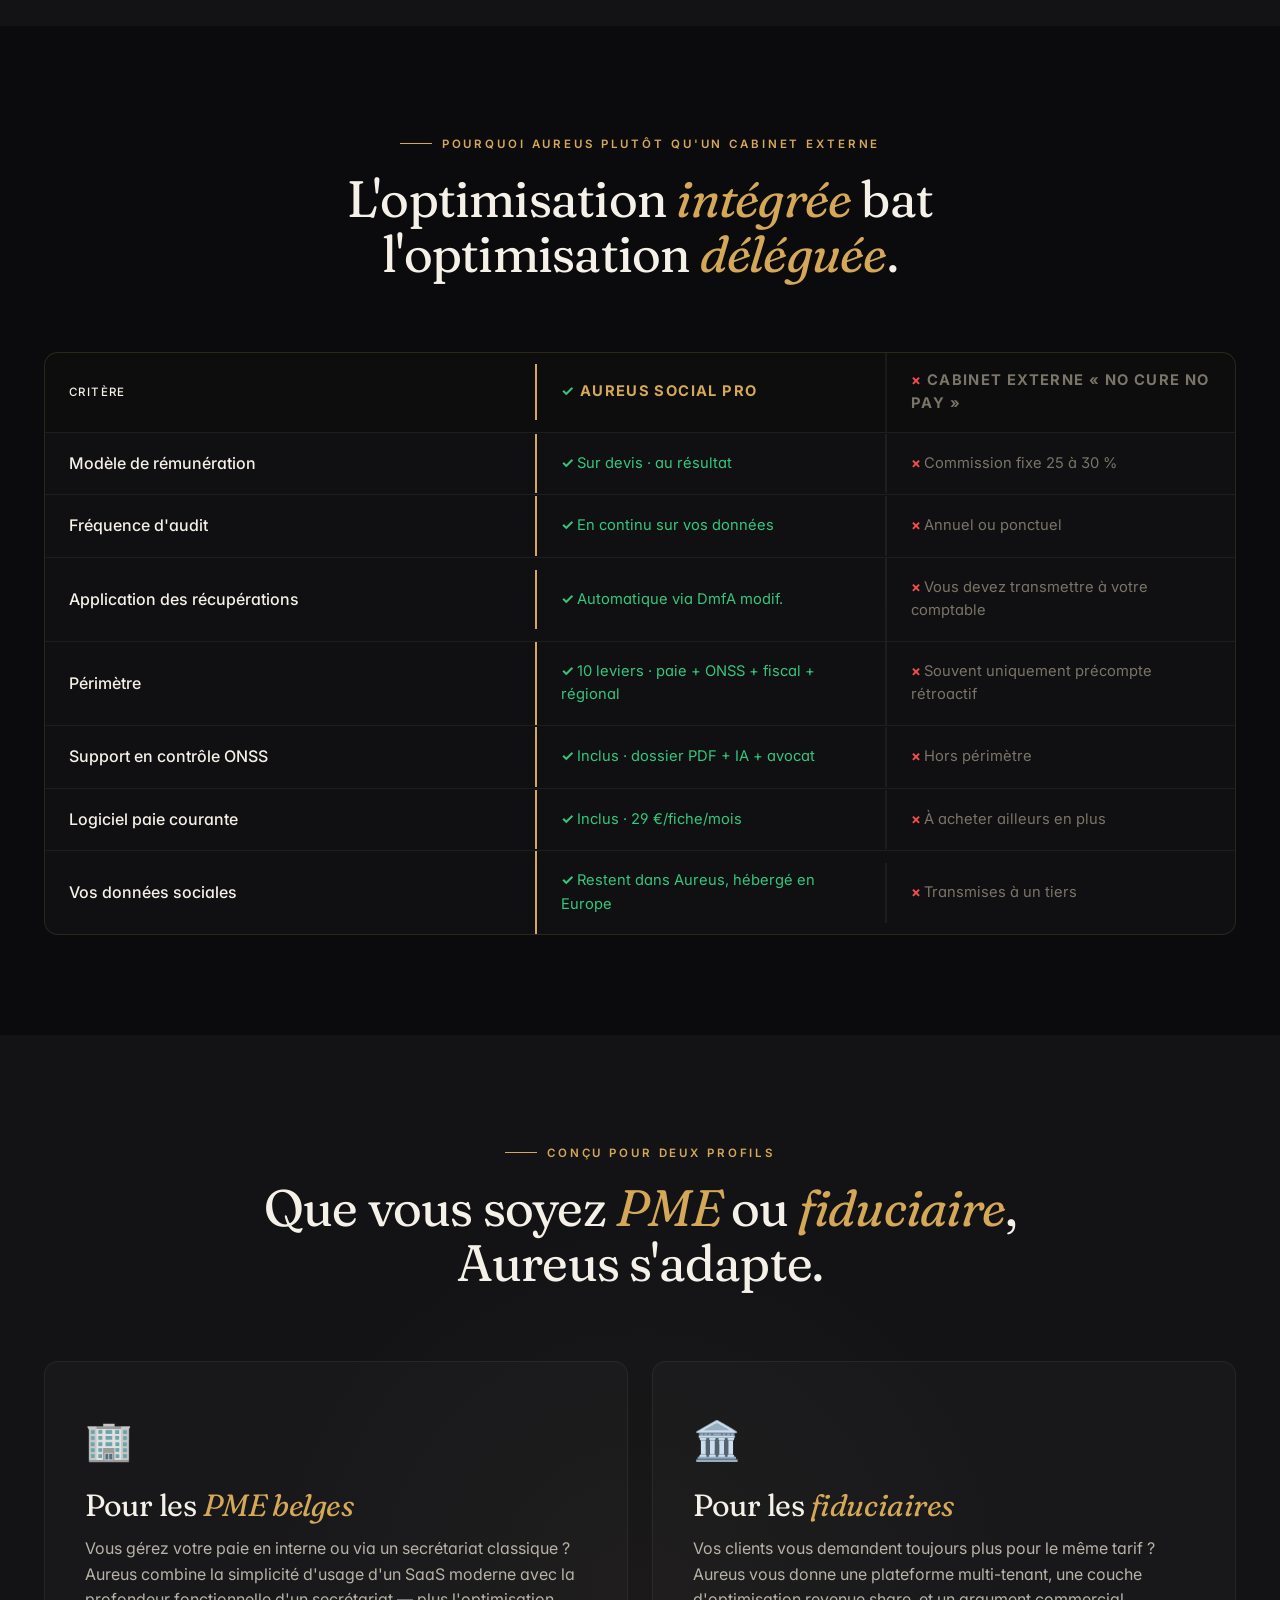
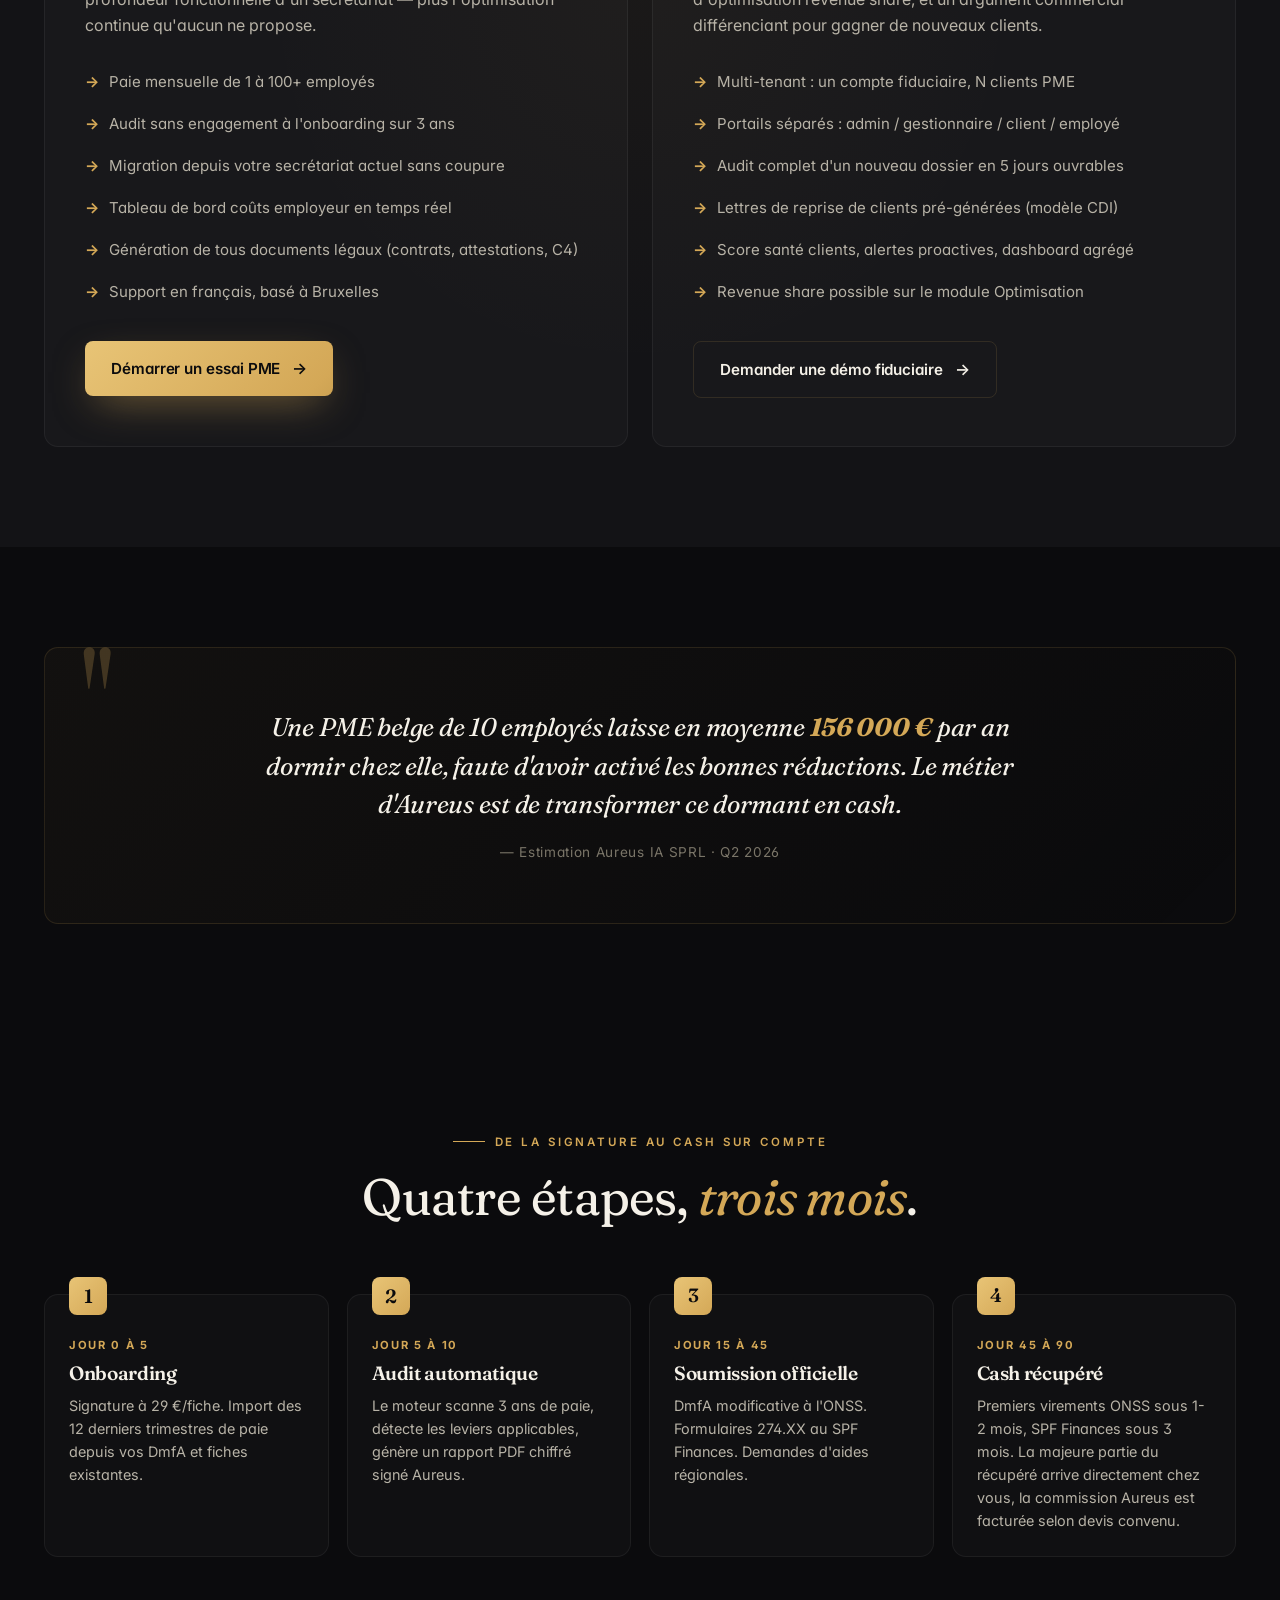
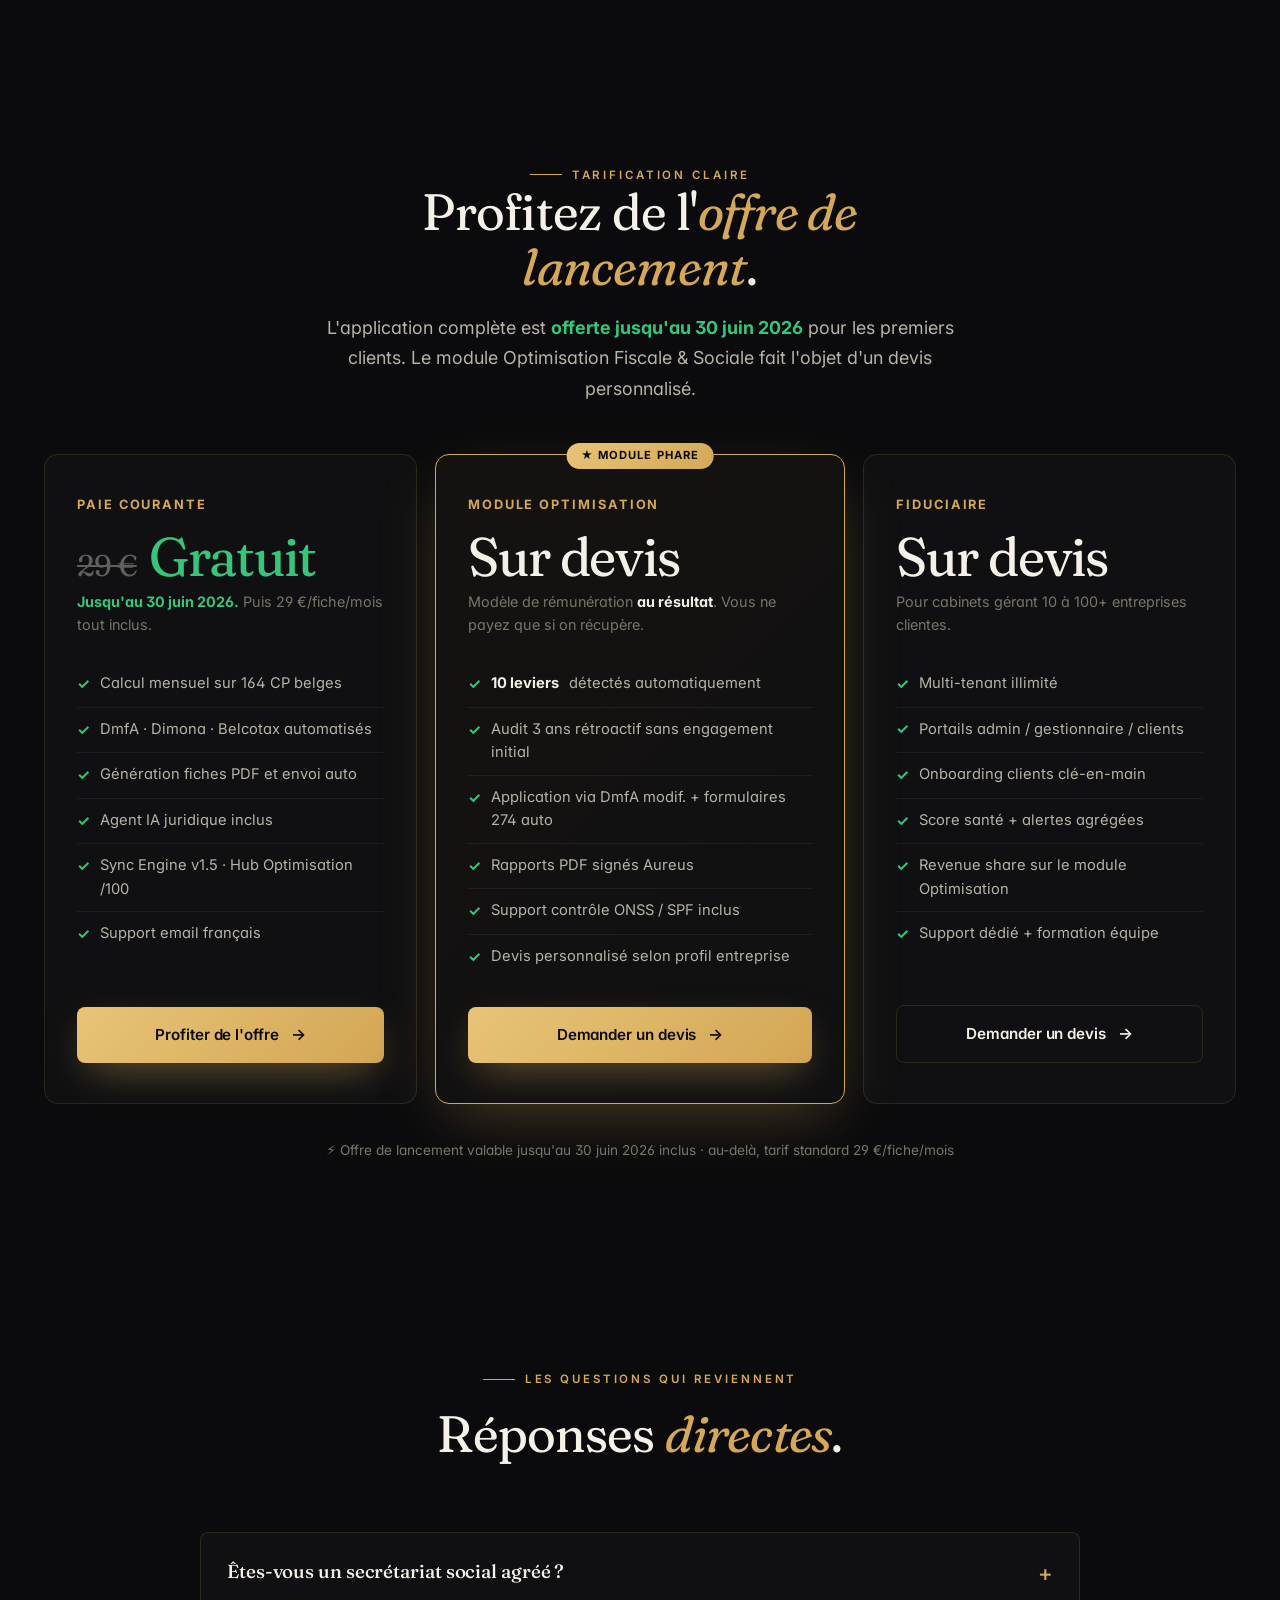
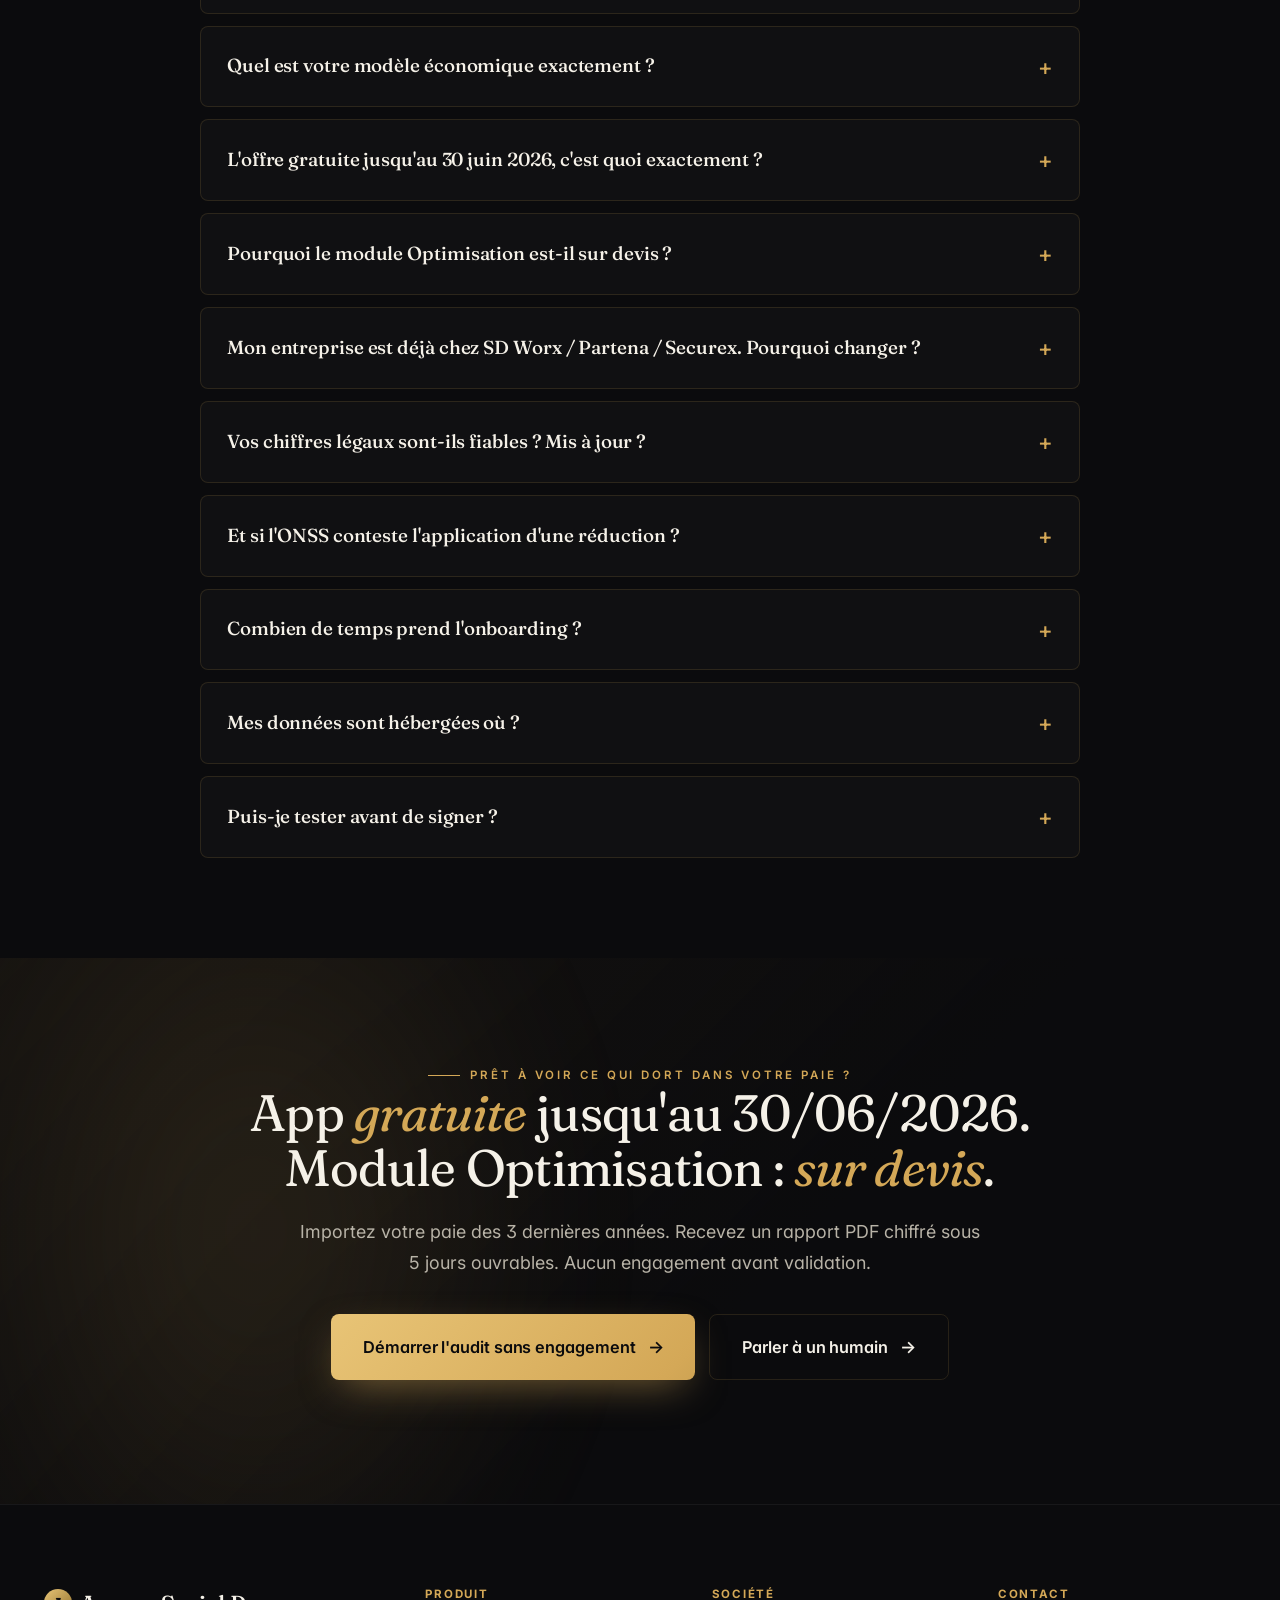
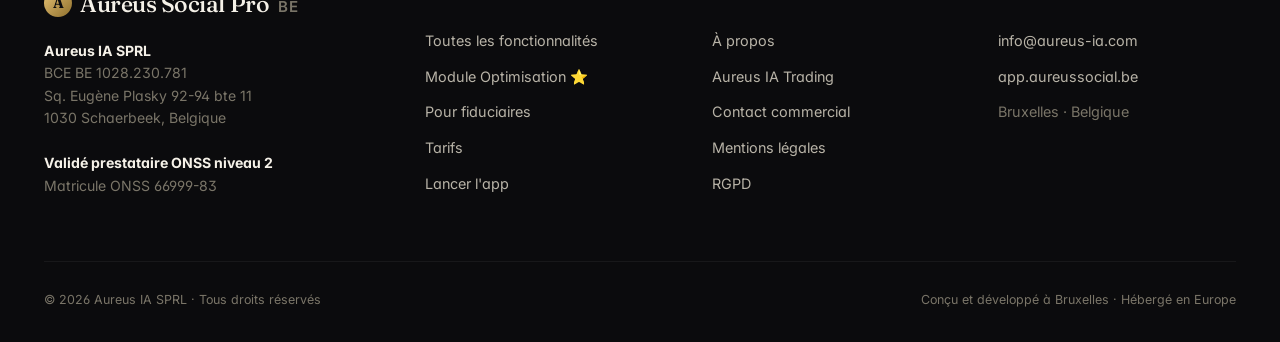
==== commit 8f01a72f: "feat: refonte pricing — offre gratuite jusqu'au 30/06/2026 + module Optim sur devis CHANGEMENT MAJEU" ====
--- a/index.html
+++ b/index.html
@@ -4,10 +4,10 @@
 <meta charset="UTF-8">
 <meta name="viewport" content="width=device-width, initial-scale=1.0">
 <title>Aureus Social Pro — Le logiciel de paie belge avec optimisation fiscale intégrée</title>
-<meta name="description" content="Logiciel de paie belge moderne pour PME et fiduciaires. Moteur d'optimisation fiscale et sociale intégré, audit sans engagement sur 3 ans, support contrôle ONSS. 29€/fiche tout inclus.">
+<meta name="description" content="Logiciel de paie belge moderne pour PME et fiduciaires. Moteur d'optimisation fiscale et sociale intégré, audit sans engagement sur 3 ans, support contrôle ONSS. App gratuite jusqu'au 30 juin 2026.">
 <meta name="keywords" content="logiciel paie belge, secrétariat social, optimisation fiscale, ONSS, dispenses précompte, fiduciaire, Aureus, Bruxelles">
 <meta property="og:title" content="Aureus Social Pro — Logiciel paie belge avec optimisation intégrée">
-<meta property="og:description" content="29€/fiche · 10 leviers d'optimisation détectés en continu · Audit sans engagement sur 3 ans · Validé prestataire ONSS niveau 2">
+<meta property="og:description" content="App gratuite jusqu'au 30 juin 2026 · 10 leviers d'optimisation détectés en continu · Module Optimisation sur devis · Validé prestataire ONSS niveau 2">
 <meta property="og:type" content="website">
 
 <link rel="preconnect" href="https://fonts.googleapis.com">
@@ -79,11 +79,15 @@
             <div class="hero-stat-value">~156 k€</div>
           </div>
           <div class="hero-stat">
-            <div class="hero-stat-label">Commission Aureus systématique</div>
-            <div class="hero-stat-value">20 %</div>
+            <div class="hero-stat-label">Module Optimisation</div>
+            <div class="hero-stat-value" style="font-size: 1.4rem;">Sur devis</div>
           </div>
           <div class="hero-stat">
-            <div class="hero-stat-label">Tarif paie courante</div>
+            <div class="hero-stat-label">Reste de l'app · jusqu'au 30/06/2026</div>
+            <div class="hero-stat-value" style="font-size: 1.4rem; color: var(--green);">Gratuit ⚡</div>
+          </div>
+          <div class="hero-stat">
+            <div class="hero-stat-label">Tarif paie courante (post-30/06)</div>
             <div class="hero-stat-value">29 €/fiche</div>
           </div>
         </div>
@@ -91,6 +95,15 @@
     </div>
   </div>
 </header>
+
+<!-- ═══ BANDEAU PROMO LANCEMENT ═══ -->
+<div style="background: linear-gradient(135deg, rgba(52, 199, 123, .12) 0%, rgba(212, 168, 87, .08) 100%); border-top: 1px solid rgba(52, 199, 123, .25); border-bottom: 1px solid rgba(52, 199, 123, .25); padding: 18px 0; text-align: center; position: relative; z-index: 5;">
+  <div class="container" style="display: flex; align-items: center; justify-content: center; gap: 18px; flex-wrap: wrap;">
+    <span style="font-size: 1.05rem;">⚡</span>
+    <span style="font-family: 'Inter', sans-serif; font-size: .95rem; color: var(--ink);"><strong style="color: var(--green);">Offre de lancement</strong> · Toute l'app est <strong style="color: var(--green);">gratuite jusqu'au 30 juin 2026</strong> pour les premiers clients</span>
+    <a href="#tarifs" style="font-size: .85rem; color: var(--gold); font-weight: 600; border-bottom: 1px solid var(--gold); padding-bottom: 1px;">Voir les détails →</a>
+  </div>
+</div>
 
 <!-- ═══ BANDEAU MISES À JOUR RÉCENTES ═══ -->
 <section style="padding: 50px 0; background: linear-gradient(180deg, var(--bg) 0%, var(--bg-2) 100%); border-top: 1px solid var(--line-2); border-bottom: 1px solid var(--line-2);">
@@ -264,7 +277,7 @@
         <p class="lead">Les secrétariats sociaux classiques sont transactionnels : ils traitent vos fiches, point. Aureus identifie en continu les réductions auxquelles vos clients ont droit — souvent oubliées pendant des années — et les applique automatiquement via DmfA modificatives et formulaires officiels.</p>
         <ul class="killer-list">
           <li><strong>Audit sans engagement sur 3 ans</strong> inclus dans l'onboarding (Art. 358 CIR92)</li>
-          <li><strong>20 % de commission systématique</strong> sur ce qui est récupéré (vs 25-30 % chez les cabinets externes)</li>
+          <li><strong>Tarification sur devis</strong> · modèle au résultat (vs 25-30 % chez les cabinets externes)</li>
           <li><strong>Calcul live</strong> sur vos vraies données paie, pas un audit annuel</li>
           <li><strong>Application automatique</strong> via DmfA modificatives + formulaires 274 SPF</li>
           <li><strong>Détection auto</strong> par CP, par âge, par salaire</li>
@@ -344,9 +357,9 @@
         <div class="col-other">Cabinet externe « no cure no pay »</div>
       </div>
       <div class="compare-row">
-        <div class="col-feature">Commission sur récupéré</div>
-        <div class="col-aureus">20 %</div>
-        <div class="col-other">25 à 30 %</div>
+        <div class="col-feature">Modèle de rémunération</div>
+        <div class="col-aureus">Sur devis · au résultat</div>
+        <div class="col-other">Commission fixe 25 à 30 %</div>
       </div>
       <div class="compare-row">
         <div class="col-feature">Fréquence d'audit</div>
@@ -467,7 +480,7 @@
         <span class="step-num">4</span>
         <div class="step-time">Jour 45 à 90</div>
         <h4>Cash récupéré</h4>
-        <p>Premiers virements ONSS sous 1-2 mois, SPF Finances sous 3 mois. 80 % directement chez vous, 20 % facturés par Aureus.</p>
+        <p>Premiers virements ONSS sous 1-2 mois, SPF Finances sous 3 mois. La majeure partie du récupéré arrive directement chez vous, la commission Aureus est facturée selon devis convenu.</p>
       </div>
     </div>
   </div>
@@ -477,41 +490,44 @@
 <section id="tarifs">
   <div class="container">
     <div class="pricing-intro">
-      <span class="eyebrow" data-reveal>Tarification publique et transparente</span>
-      <h2 class="serif" data-reveal data-delay="1">Trois plans, <em>aucune surprise</em>.</h2>
-      <p class="lead" data-reveal data-delay="2" style="margin: 18px auto 0;">Pas de setup fee. Pas de tarif dégressif obscur. Pas de minimum garanti sur le module Optimisation. Vous payez ce que vous utilisez.</p>
+      <span class="eyebrow" data-reveal>Tarification claire</span>
+      <h2 class="serif" data-reveal data-delay="1">Profitez de l'<em>offre de lancement</em>.</h2>
+      <p class="lead" data-reveal data-delay="2" style="margin: 18px auto 0;">L'application complète est <strong style="color: var(--green);">offerte jusqu'au 30 juin 2026</strong> pour les premiers clients. Le module Optimisation Fiscale & Sociale fait l'objet d'un devis personnalisé.</p>
     </div>
 
     <div class="pricing-grid">
       <article class="price-card" data-reveal>
-        <div class="price-name">Démarrage</div>
-        <div class="price-amount serif">29 €<small> /fiche/mois</small></div>
-        <div class="price-detail">Paie courante tout inclus, à partir de 1 fiche.</div>
+        <div class="price-name">Paie courante</div>
+        <div class="price-amount serif" style="display: flex; align-items: baseline; gap: 12px;">
+          <span style="text-decoration: line-through; opacity: .35; font-size: .55em;">29 €</span>
+          <span style="color: var(--green);">Gratuit</span>
+        </div>
+        <div class="price-detail"><strong style="color: var(--green);">Jusqu'au 30 juin 2026.</strong> Puis 29 €/fiche/mois tout inclus.</div>
         <ul class="price-list">
           <li>Calcul mensuel sur 164 CP belges</li>
           <li>DmfA · Dimona · Belcotax automatisés</li>
           <li>Génération fiches PDF et envoi auto</li>
           <li>Agent IA juridique inclus</li>
-          <li>Audit sans engagement 3 ans (commission 20% sur récupéré)</li>
+          <li>Sync Engine v1.5 · Hub Optimisation /100</li>
           <li>Support email français</li>
         </ul>
-        <a href="https://app.aureussocial.be" class="btn btn-gold btn-arrow" style="width: 100%; justify-content: center;">Démarrer</a>
+        <a href="https://app.aureussocial.be" class="btn btn-gold btn-arrow" style="width: 100%; justify-content: center;">Profiter de l'offre</a>
       </article>
 
       <article class="price-card featured" data-reveal data-delay="1">
-        <span class="price-badge">★ Recommandé</span>
+        <span class="price-badge">★ Module phare</span>
         <div class="price-name">Module Optimisation</div>
-        <div class="price-amount serif">+ 20 %<small> sur récupéré</small></div>
-        <div class="price-detail">Vous ne payez que sur résultats. Commission systématique de 20 % sur tout récupéré.</div>
+        <div class="price-amount serif">Sur devis</div>
+        <div class="price-detail">Modèle de rémunération <strong style="color: var(--ink);">au résultat</strong>. Vous ne payez que si on récupère.</div>
         <ul class="price-list">
           <li><strong style="color: var(--ink);">10 leviers</strong> détectés automatiquement</li>
           <li>Audit 3 ans rétroactif sans engagement initial</li>
-          <li>Vous gardez <strong style="color: var(--ink);">80 % du récupéré</strong></li>
-          <li>Application via DmfA modif. + 274 auto</li>
+          <li>Application via DmfA modif. + formulaires 274 auto</li>
           <li>Rapports PDF signés Aureus</li>
           <li>Support contrôle ONSS / SPF inclus</li>
-        </ul>
-        <a href="optimisation.html" class="btn btn-gold btn-arrow" style="width: 100%; justify-content: center;">Découvrir le module</a>
+          <li>Devis personnalisé selon profil entreprise</li>
+        </ul>
+        <a href="mailto:info@aureus-ia.com?subject=Devis%20Module%20Optimisation" class="btn btn-gold btn-arrow" style="width: 100%; justify-content: center;">Demander un devis</a>
       </article>
 
       <article class="price-card" data-reveal data-delay="2">
@@ -529,6 +545,10 @@
         <a href="mailto:info@aureus-ia.com?subject=Devis%20fiduciaire" class="btn btn-ghost btn-arrow" style="width: 100%; justify-content: center;">Demander un devis</a>
       </article>
     </div>
+
+    <div data-reveal style="margin-top: 36px; text-align: center; font-size: .85rem; color: var(--ink-3);">
+      ⚡ Offre de lancement valable jusqu'au 30 juin 2026 inclus · au-delà, tarif standard 29 €/fiche/mois
+    </div>
   </div>
 </section>
 
@@ -551,14 +571,22 @@
       <details class="faq-item" data-reveal>
         <summary>Quel est votre modèle économique exactement ?</summary>
         <div class="faq-body">
-          <strong>29 €/fiche/mois</strong> pour la paie courante (déclarations, calculs, support, agent IA juridique). Sur le module Optimisation : <strong>20 % de commission systématique sur tout ce qui est récupéré</strong> — l'audit initial est sans engagement (vous ne payez rien tant qu'aucune récupération n'est validée par vous), mais dès qu'un montant est récupéré, la commission de 20 % s'applique. Pas de frais cachés, pas de minimum garanti, pas de service gratuit caché.
-        </div>
-      </details>
-
-      <details class="faq-item" data-reveal>
-        <summary>Pourquoi 20 % et pas plus ou moins ?</summary>
-        <div class="faq-body">
-          Les cabinets externes spécialisés en récupération demandent typiquement <strong>25 à 30 %</strong> sur le mode no cure no pay. À 20 %, nous proposons une économie nette pour le client tout en restant rentables grâce à l'intégration logiciel : pas d'audit manuel répété, le moteur tourne automatiquement sur des données déjà dans Aureus. Sur 100 000 € récupérés : Aureus = 20 000 €, vous gardez 80 000 €.
+          <strong>Offre de lancement jusqu'au 30 juin 2026</strong> : la paie courante et toutes les fonctionnalités standards de l'app sont <strong style="color: var(--green);">gratuites</strong> — déclarations DmfA / Belcotax / Dimona, agent IA juridique, Hub Optimisation, génération PDF, multi-tenant fiduciaire, etc. Au-delà du 30 juin, tarif standard de <strong>29 €/fiche/mois</strong>.<br><br>
+          Le <strong>module Optimisation Fiscale & Sociale</strong> (les 10 leviers de récupération sur 3 ans rétroactifs) fait l'objet d'un <strong>devis personnalisé</strong> selon le profil de l'entreprise. Modèle au résultat : vous ne payez que si on récupère effectivement.
+        </div>
+      </details>
+
+      <details class="faq-item" data-reveal>
+        <summary>L'offre gratuite jusqu'au 30 juin 2026, c'est quoi exactement ?</summary>
+        <div class="faq-body">
+          <strong>Tout l'app sauf le module Optimisation</strong>. Pour les premiers clients qui s'engagent avant le 30 juin 2026, l'usage des modules paie courante, déclarations légales, agent IA juridique, Hub Optimisation (en lecture), exports comptables et tous les modules secondaires est <strong style="color: var(--green);">offert sans limite de fiches</strong> jusqu'à cette date. Au-delà, vous passez automatiquement au tarif standard 29 €/fiche/mois sans coupure de service.
+        </div>
+      </details>
+
+      <details class="faq-item" data-reveal>
+        <summary>Pourquoi le module Optimisation est-il sur devis ?</summary>
+        <div class="faq-body">
+          Parce que chaque entreprise a un profil différent : nombre de salariés, commission paritaire, ancienneté, région, niveaux de salaires, pratiques actuelles du secrétariat... Le potentiel de récupération varie de 10 000 € à plus de 200 000 € selon les cas. Un tarif fixe serait soit trop cher pour les petits dossiers, soit trop bon marché pour les gros. Le devis personnalisé garantit un modèle <strong>au résultat</strong> aligné avec votre situation réelle. À titre indicatif, les cabinets externes facturent <strong>25 à 30 %</strong> ; nous nous positionnons en dessous.
         </div>
       </details>
 
@@ -611,7 +639,7 @@
 <section class="cta-final">
   <div class="container" style="position: relative; z-index: 2;">
     <span class="eyebrow" data-reveal>Prêt à voir ce qui dort dans votre paie ?</span>
-    <h2 class="serif" data-reveal data-delay="1">L'audit est <em>sans engagement</em>.<br>Notre commission : <em>20 %</em> sur récupéré.</h2>
+    <h2 class="serif" data-reveal data-delay="1">App <em>gratuite</em> jusqu'au 30/06/2026.<br>Module Optimisation : <em>sur devis</em>.</h2>
     <p class="lead" data-reveal data-delay="2">Importez votre paie des 3 dernières années. Recevez un rapport PDF chiffré sous 5 jours ouvrables. Aucun engagement avant validation.</p>
     <div class="hero-actions" style="justify-content: center;" data-reveal data-delay="3">
       <a href="https://app.aureussocial.be" class="btn btn-gold btn-arrow btn-lg">Démarrer l'audit sans engagement</a>
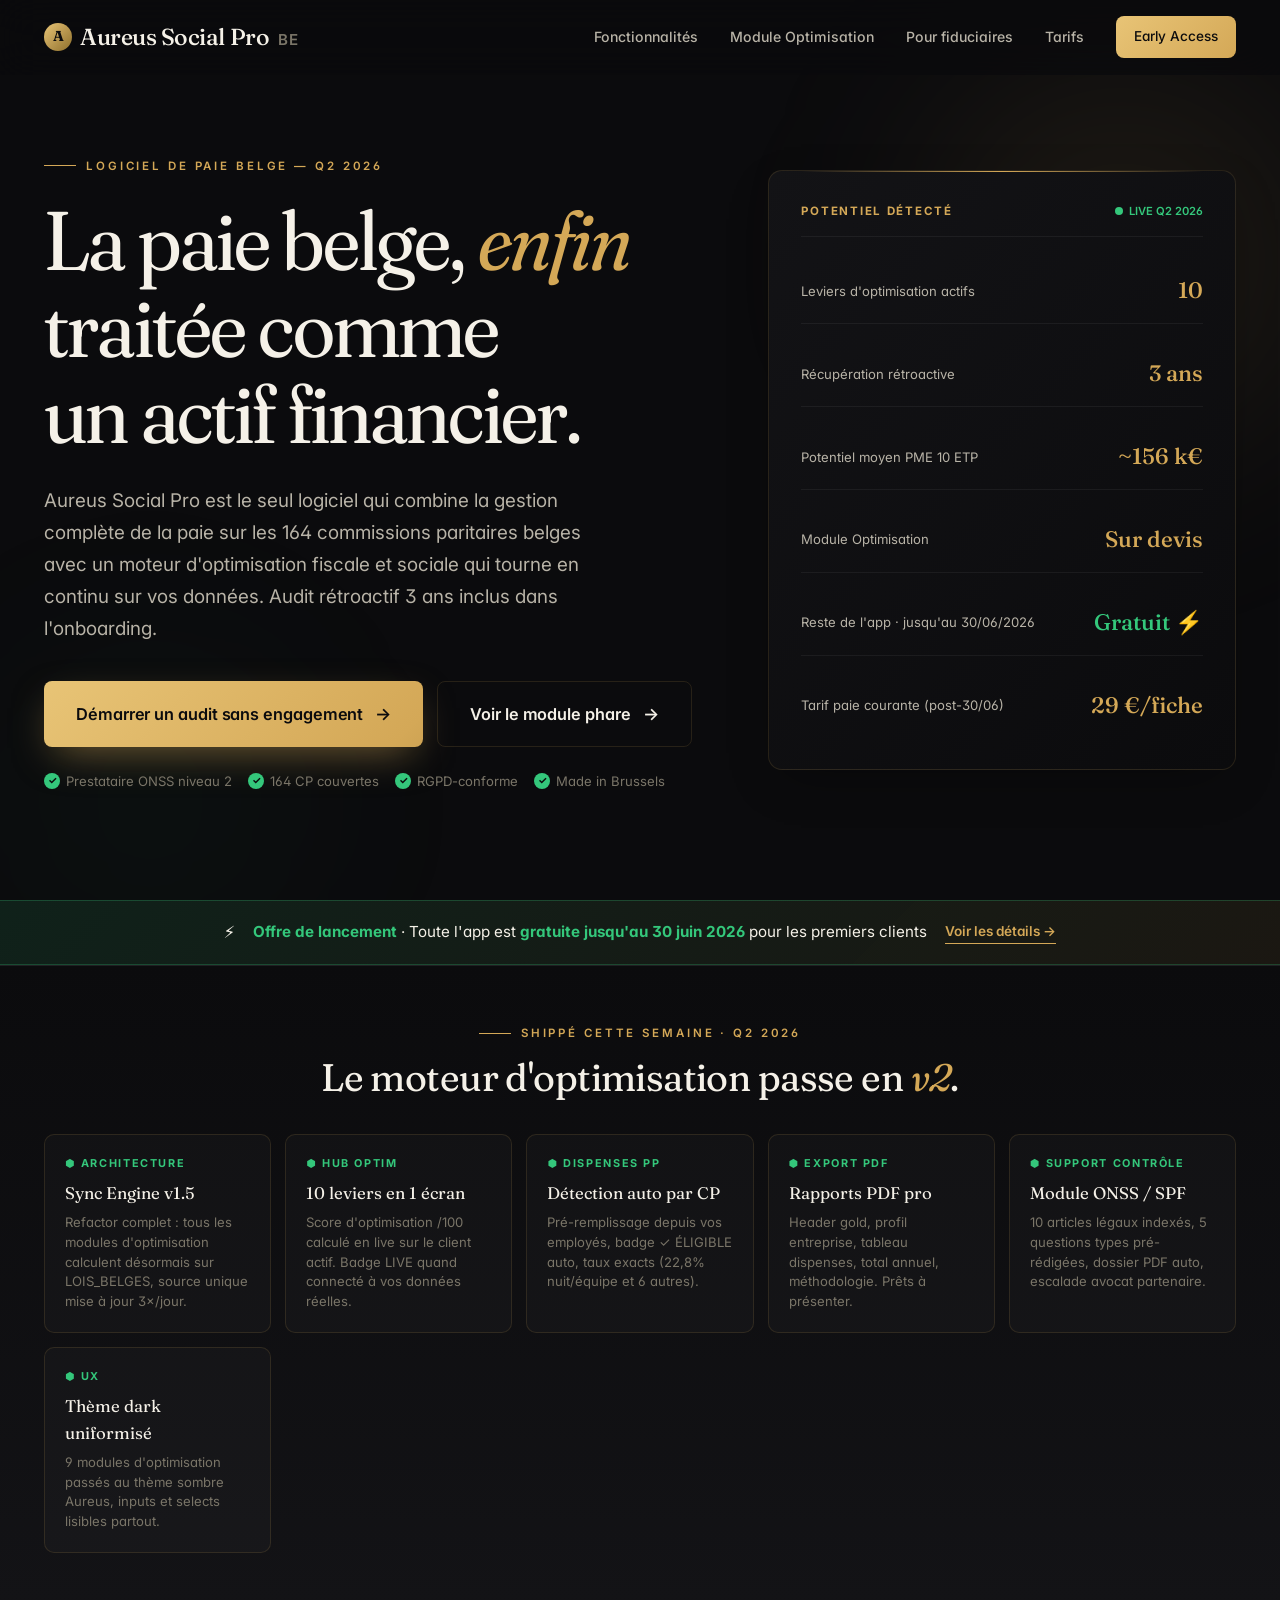
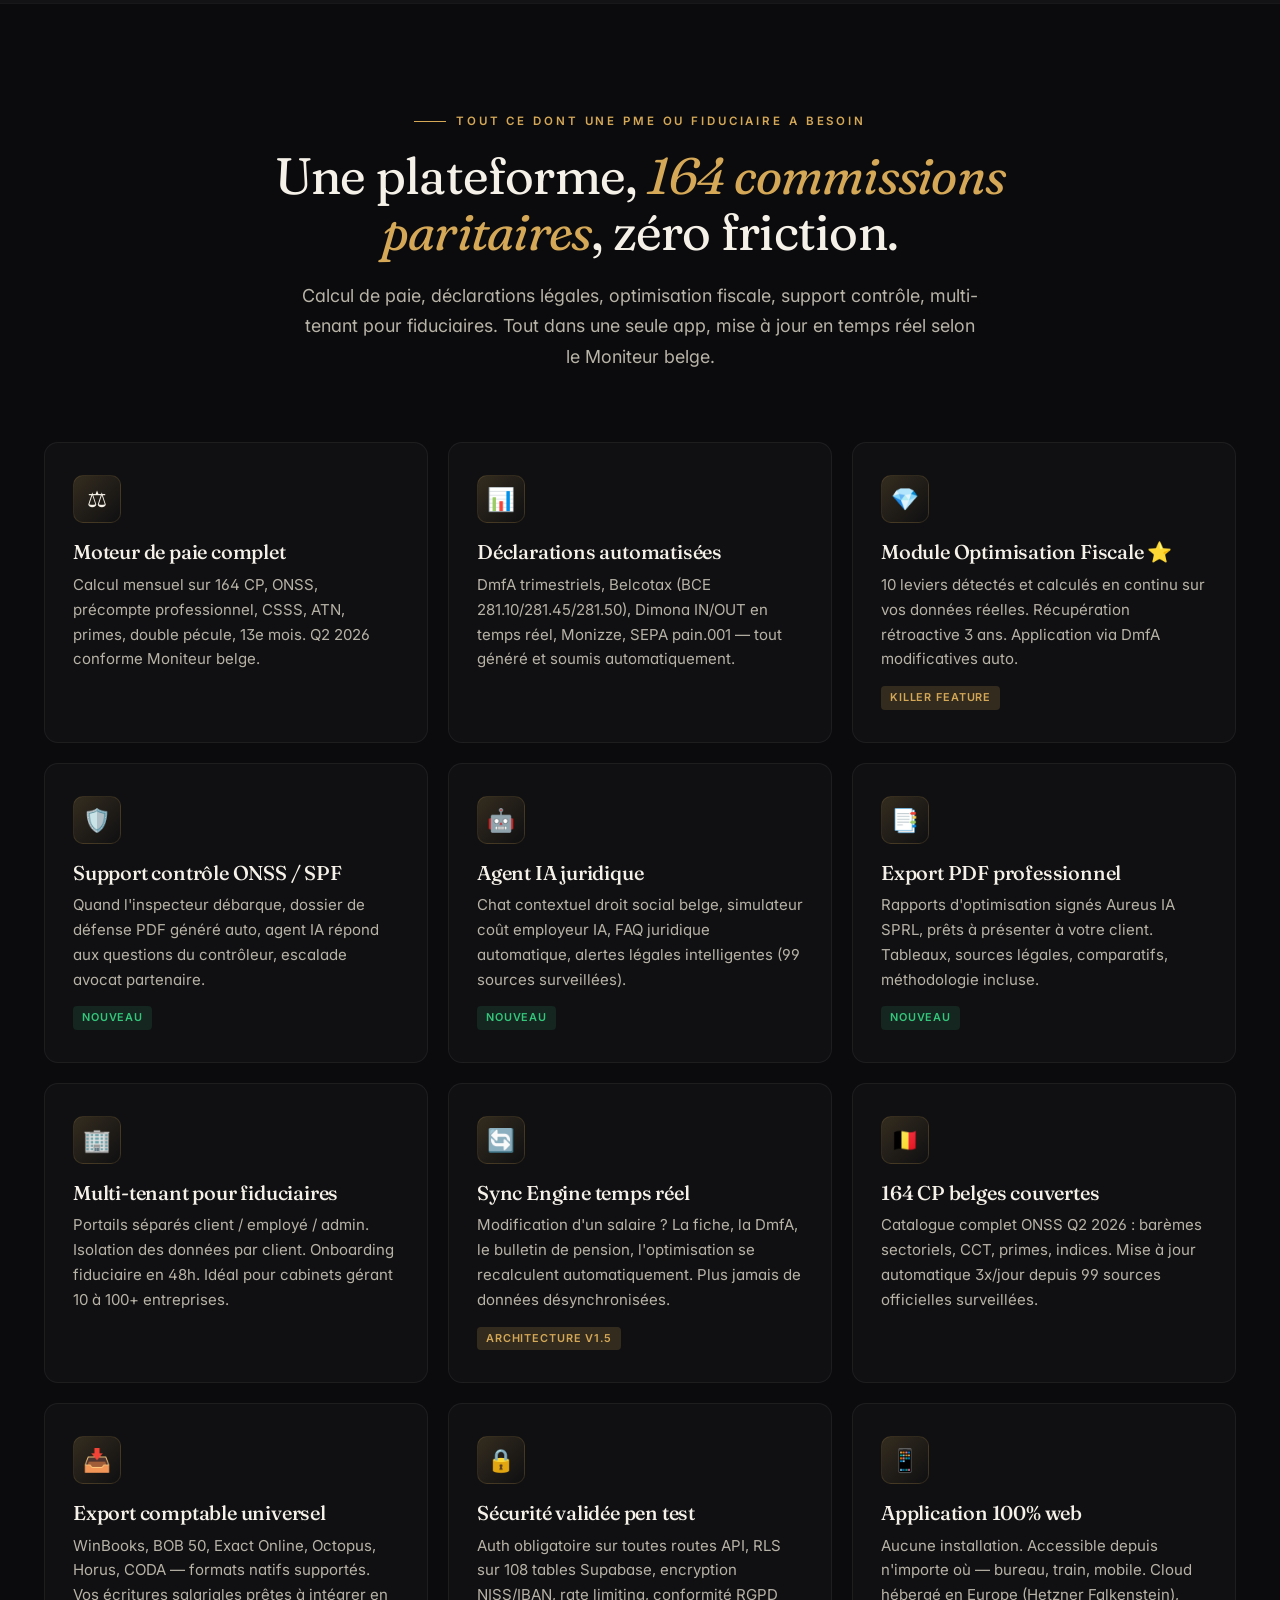
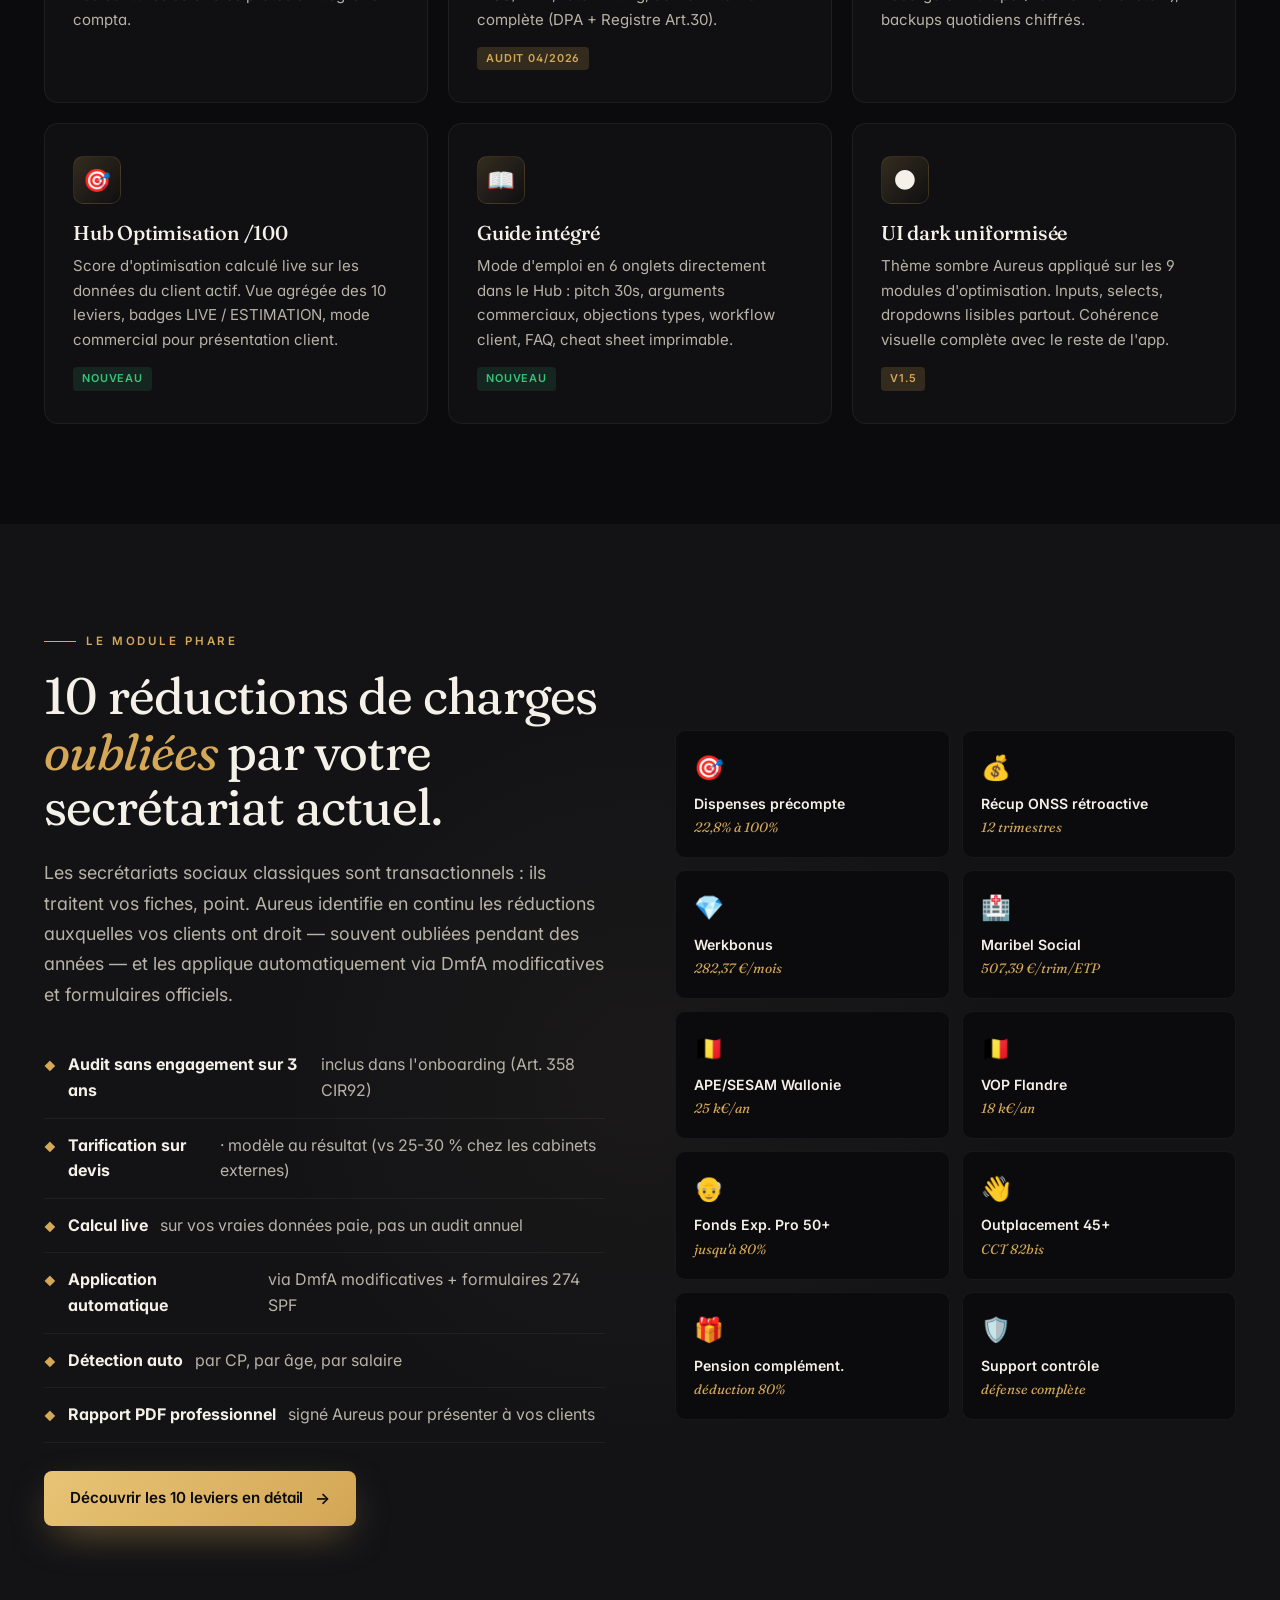
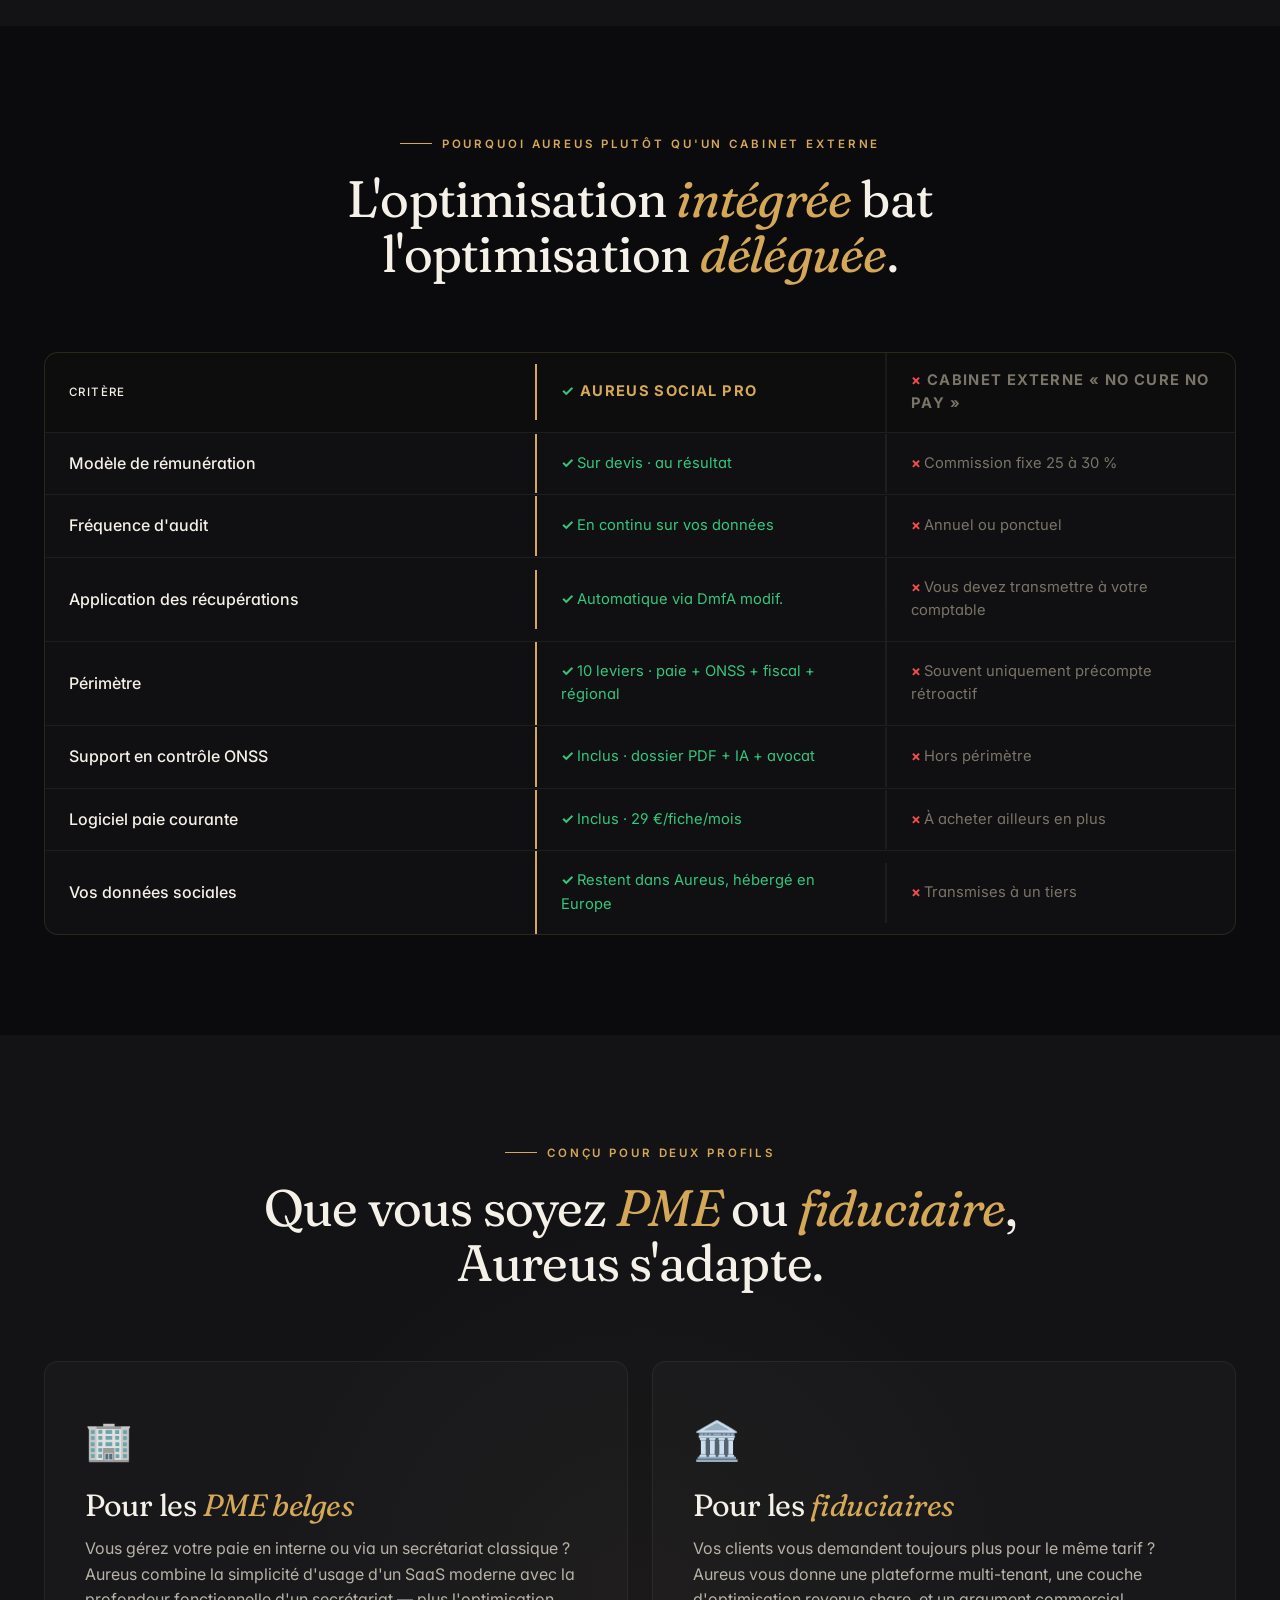
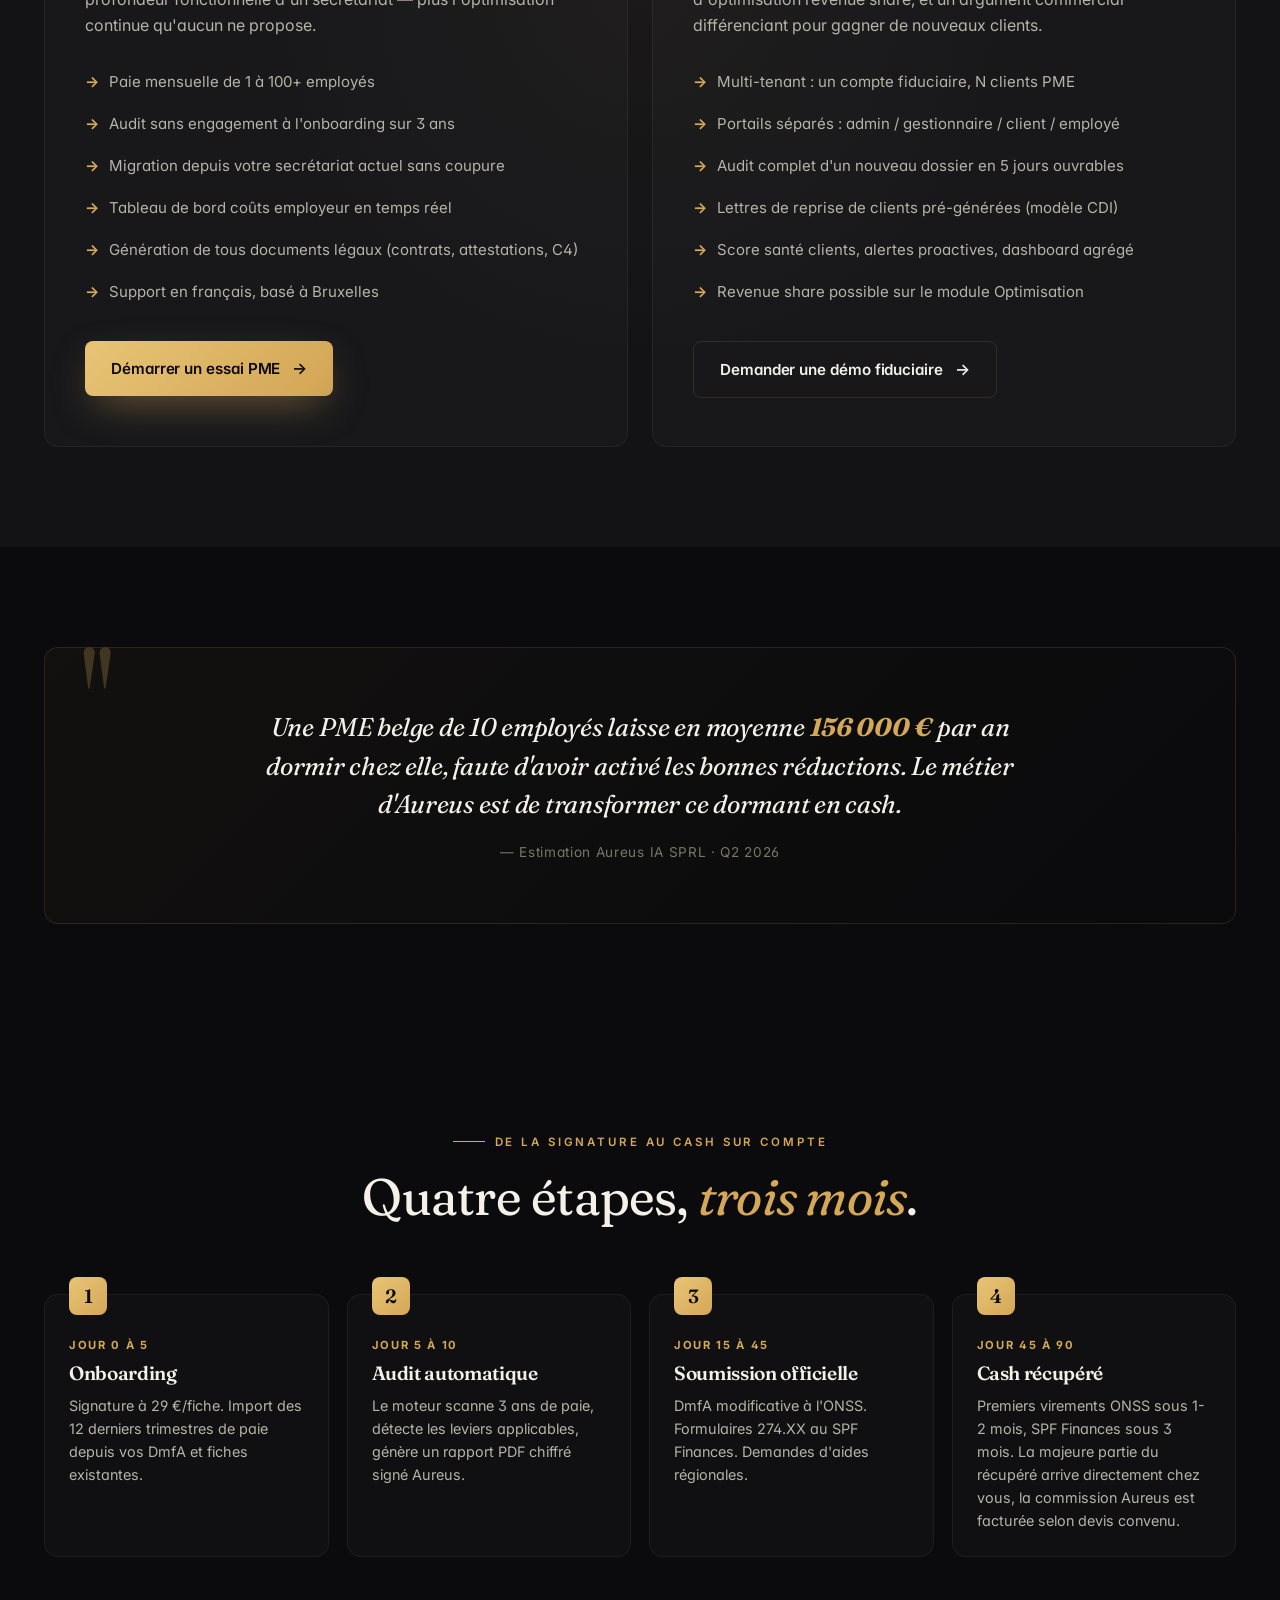
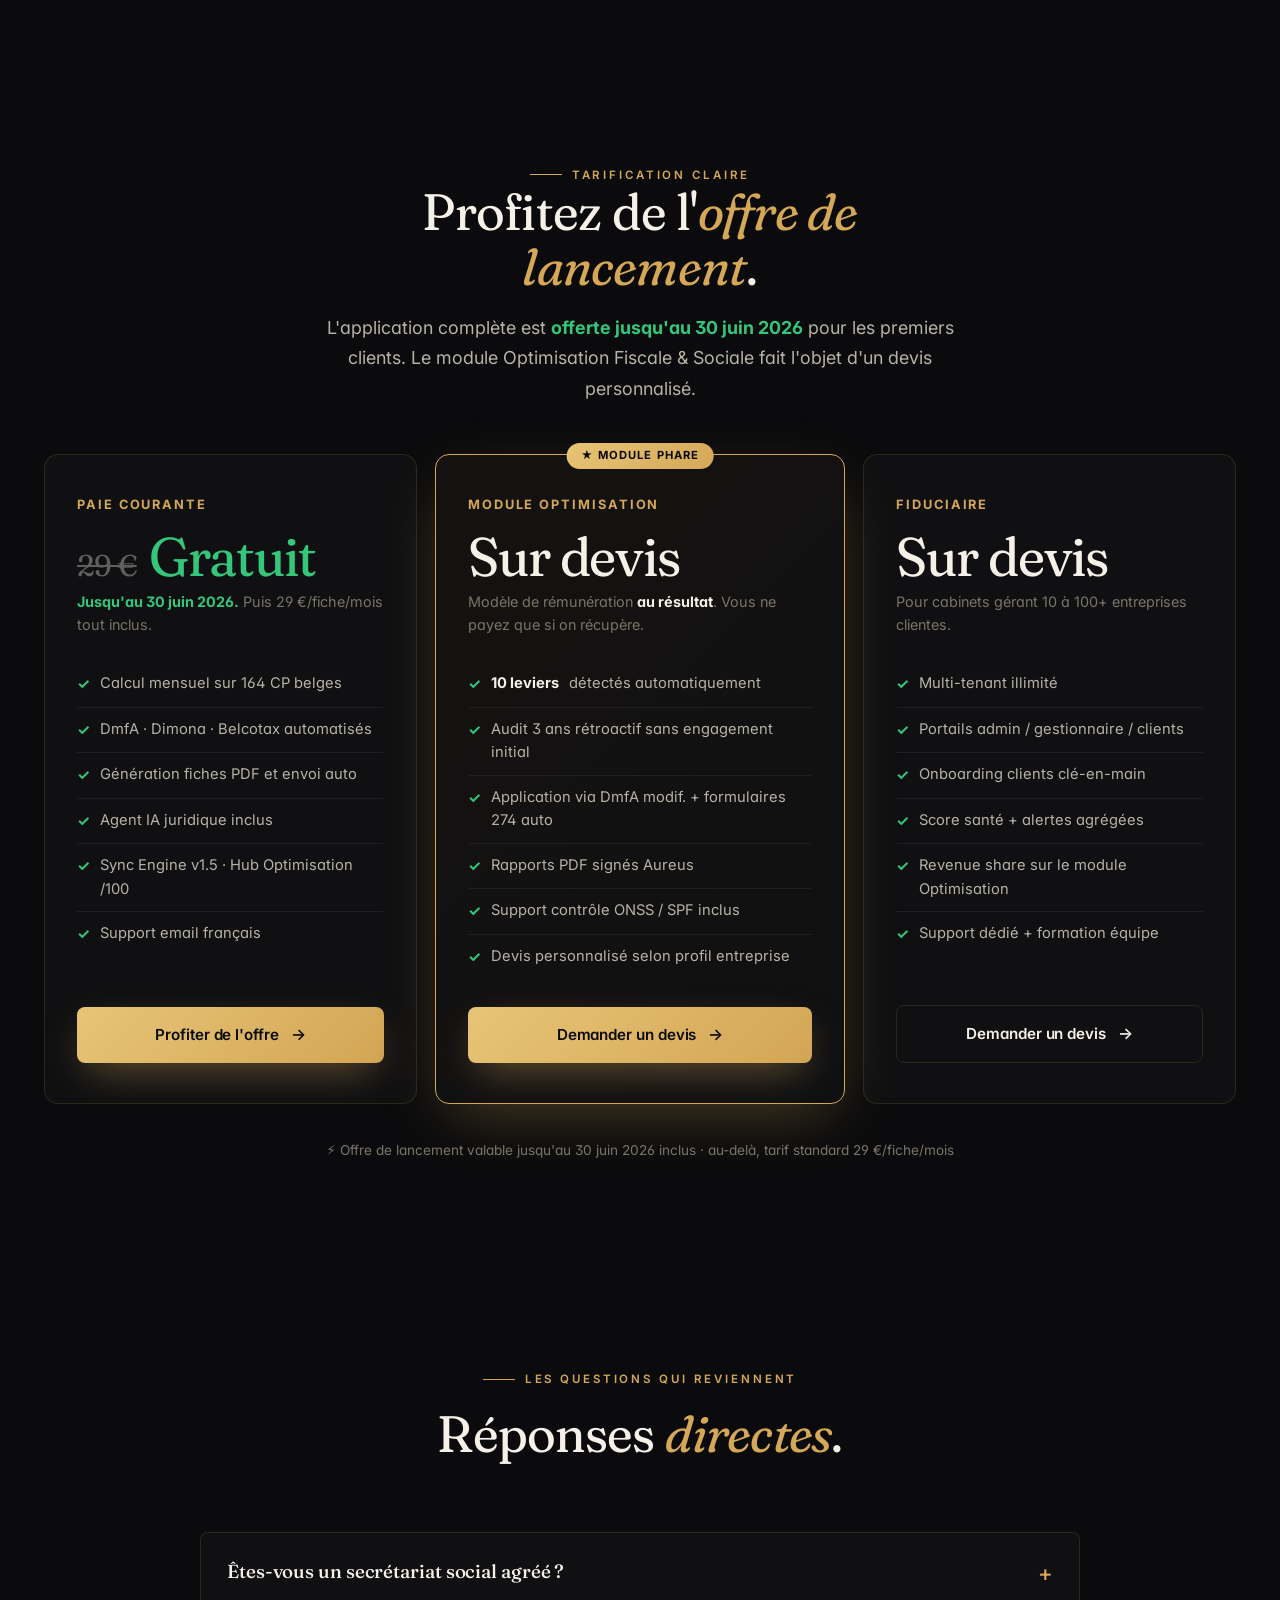
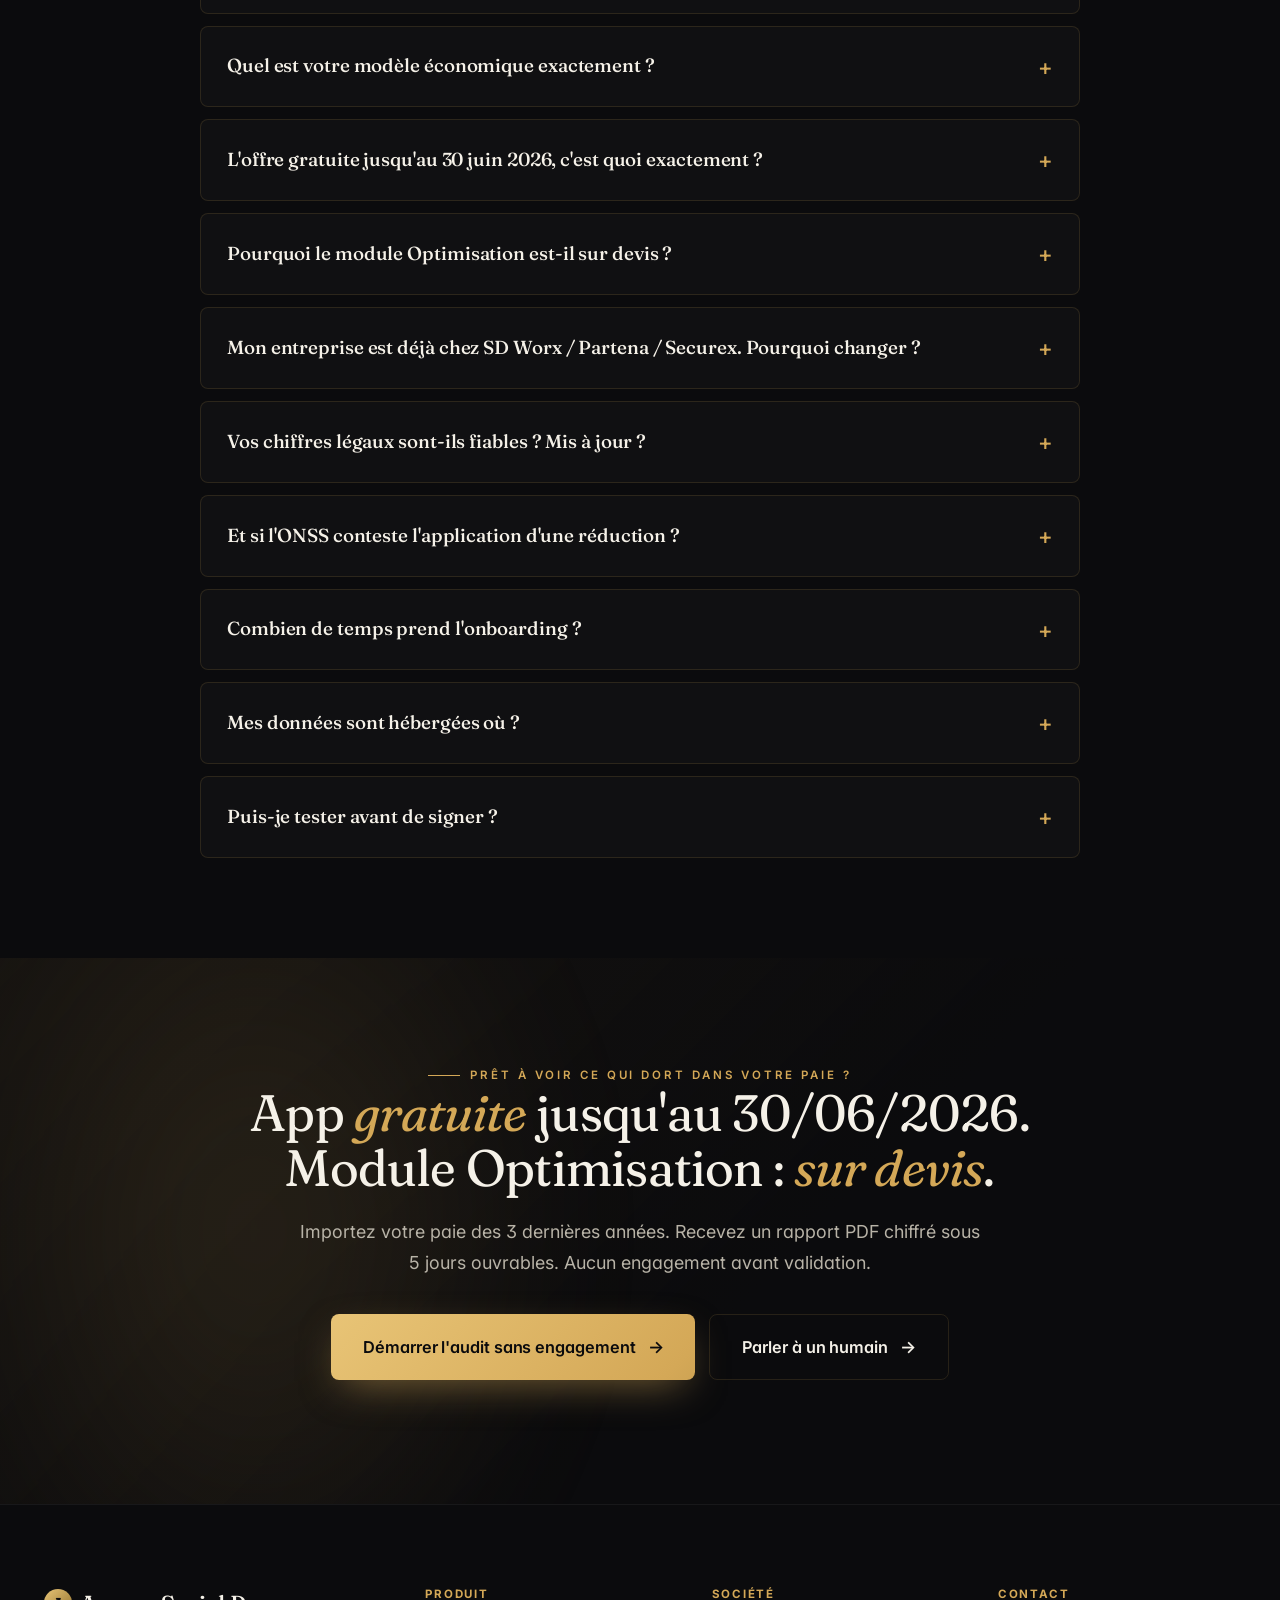
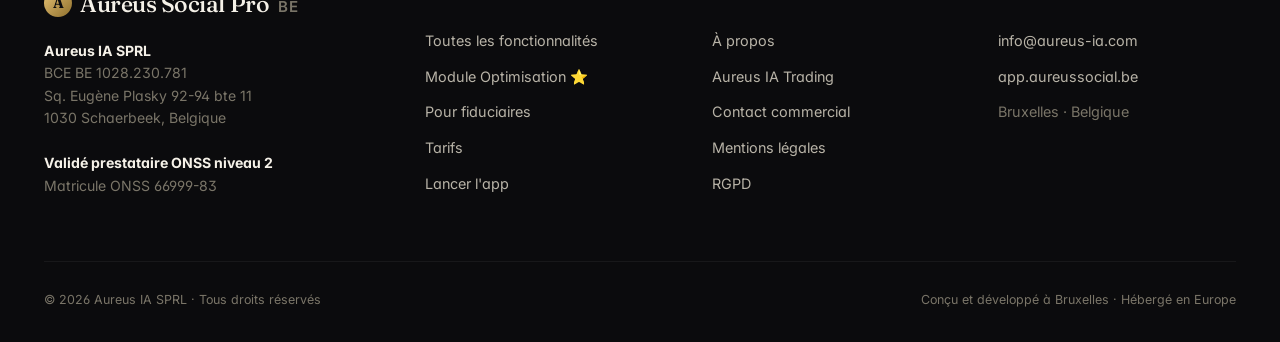
==== commit c92aa5b5: "feat(early-access): page programme Privilège 1.000 employeurs pionniers - Nouvelle page /early-acces" ====
--- a/index.html
+++ b/index.html
@@ -29,7 +29,7 @@
       <a href="#optimisation">Module Optimisation</a>
       <a href="#fiduciaires">Pour fiduciaires</a>
       <a href="#tarifs">Tarifs</a>
-      <a href="https://app.aureussocial.be" class="nav-cta">Démarrer</a>
+      <a href="early-access.html" class="nav-cta">Early Access</a>
     </div>
   </div>
 </nav>
